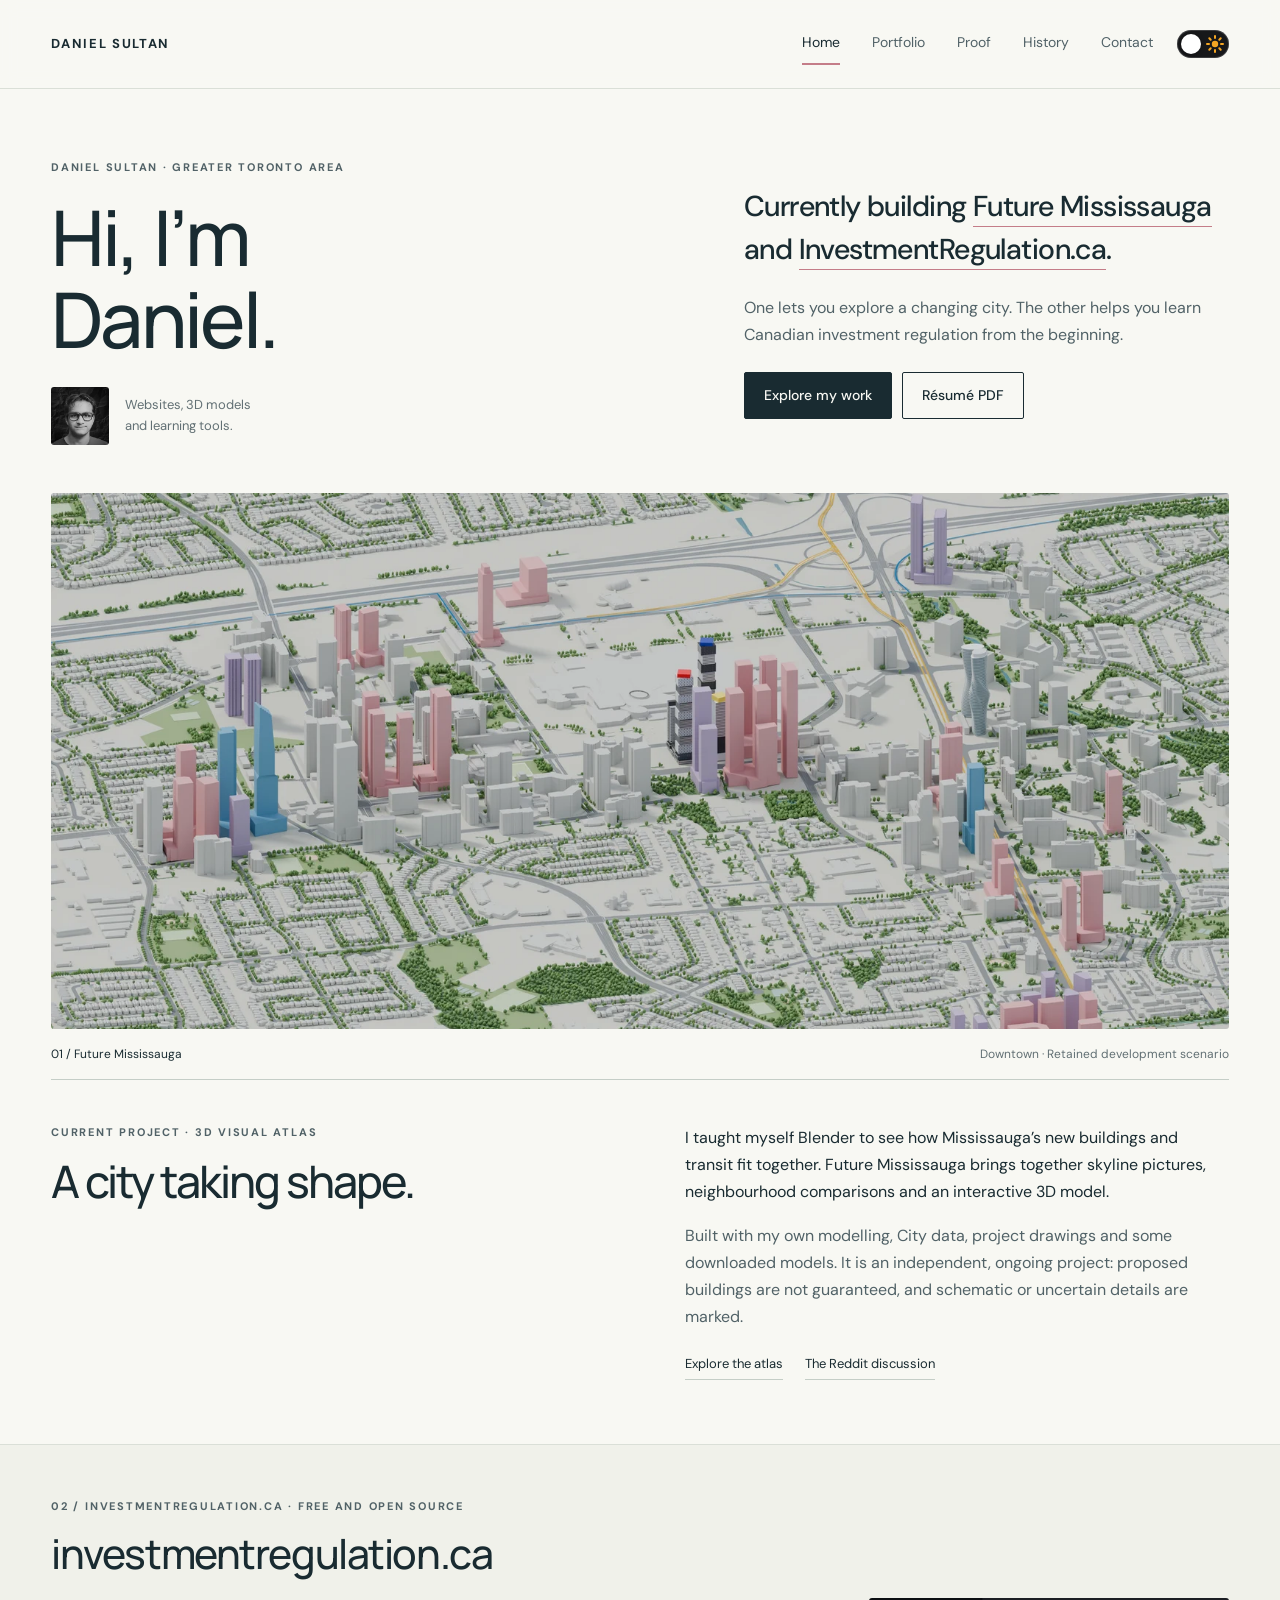
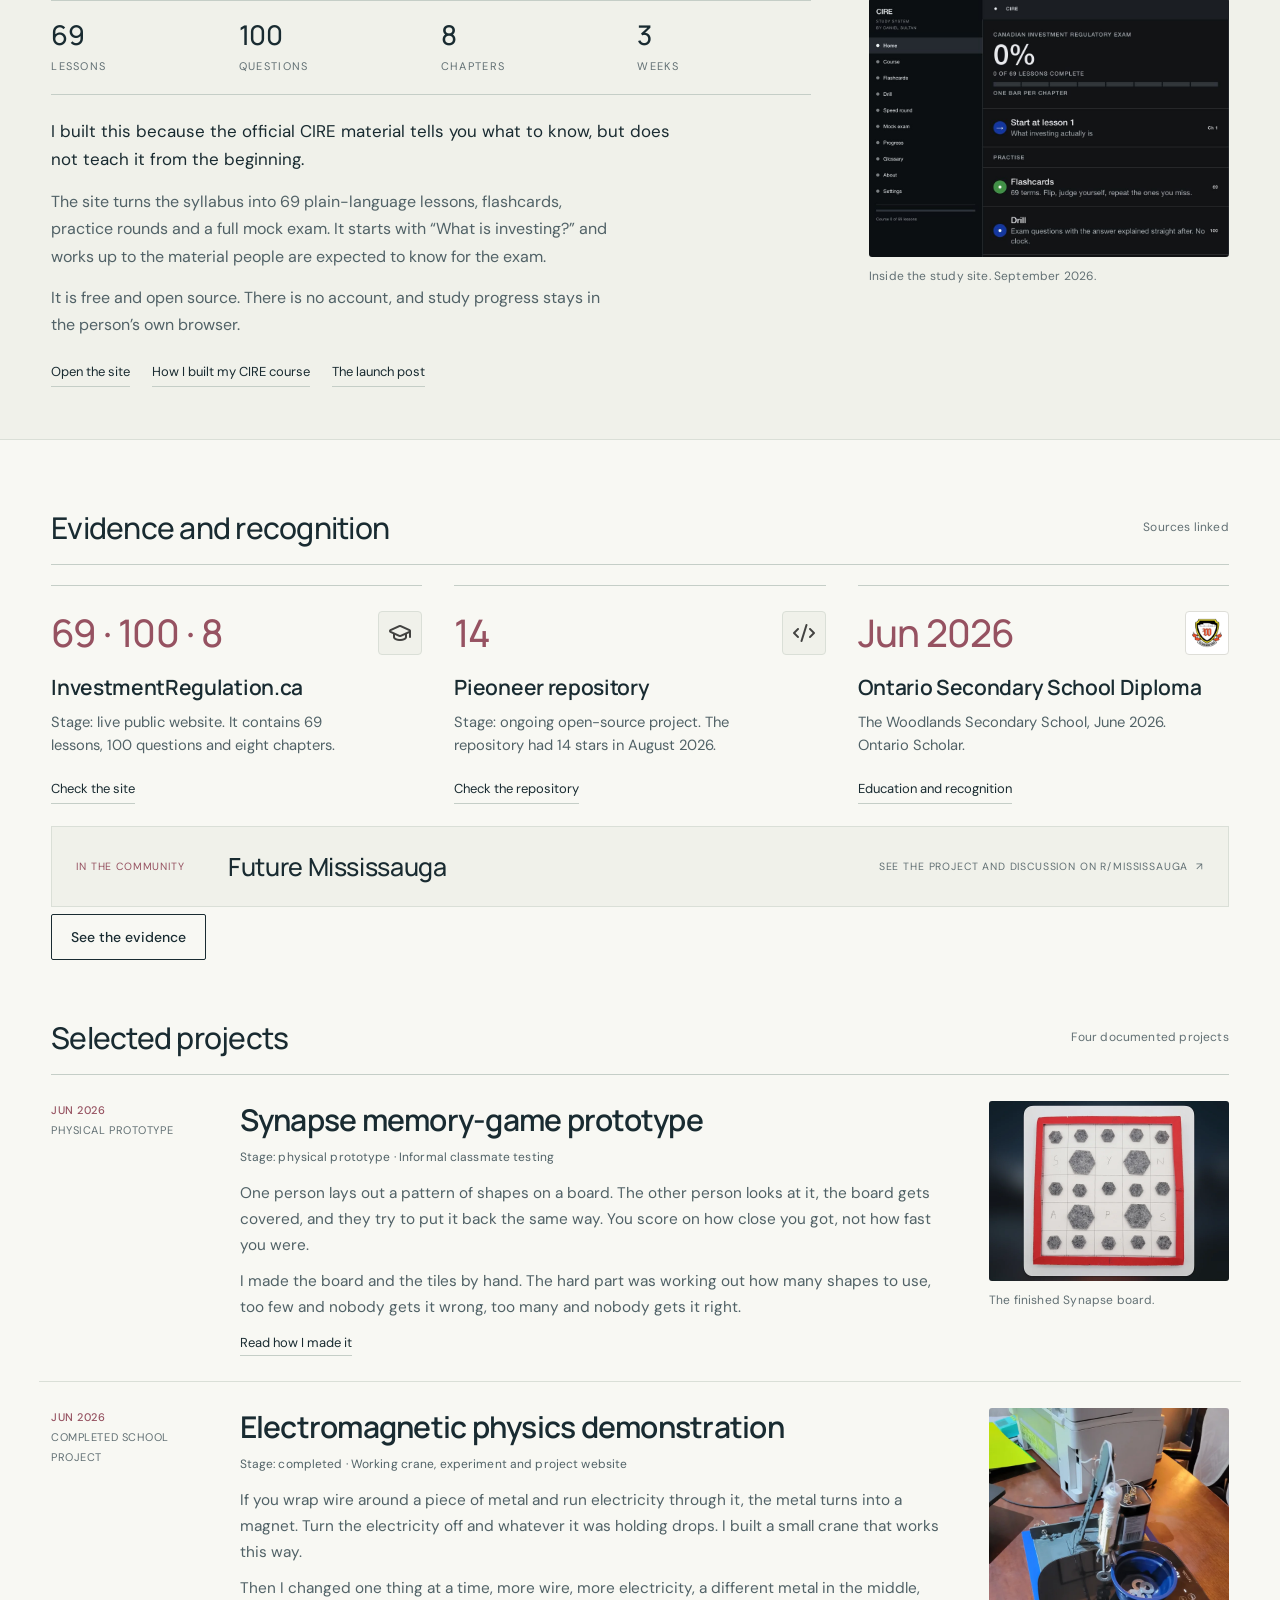
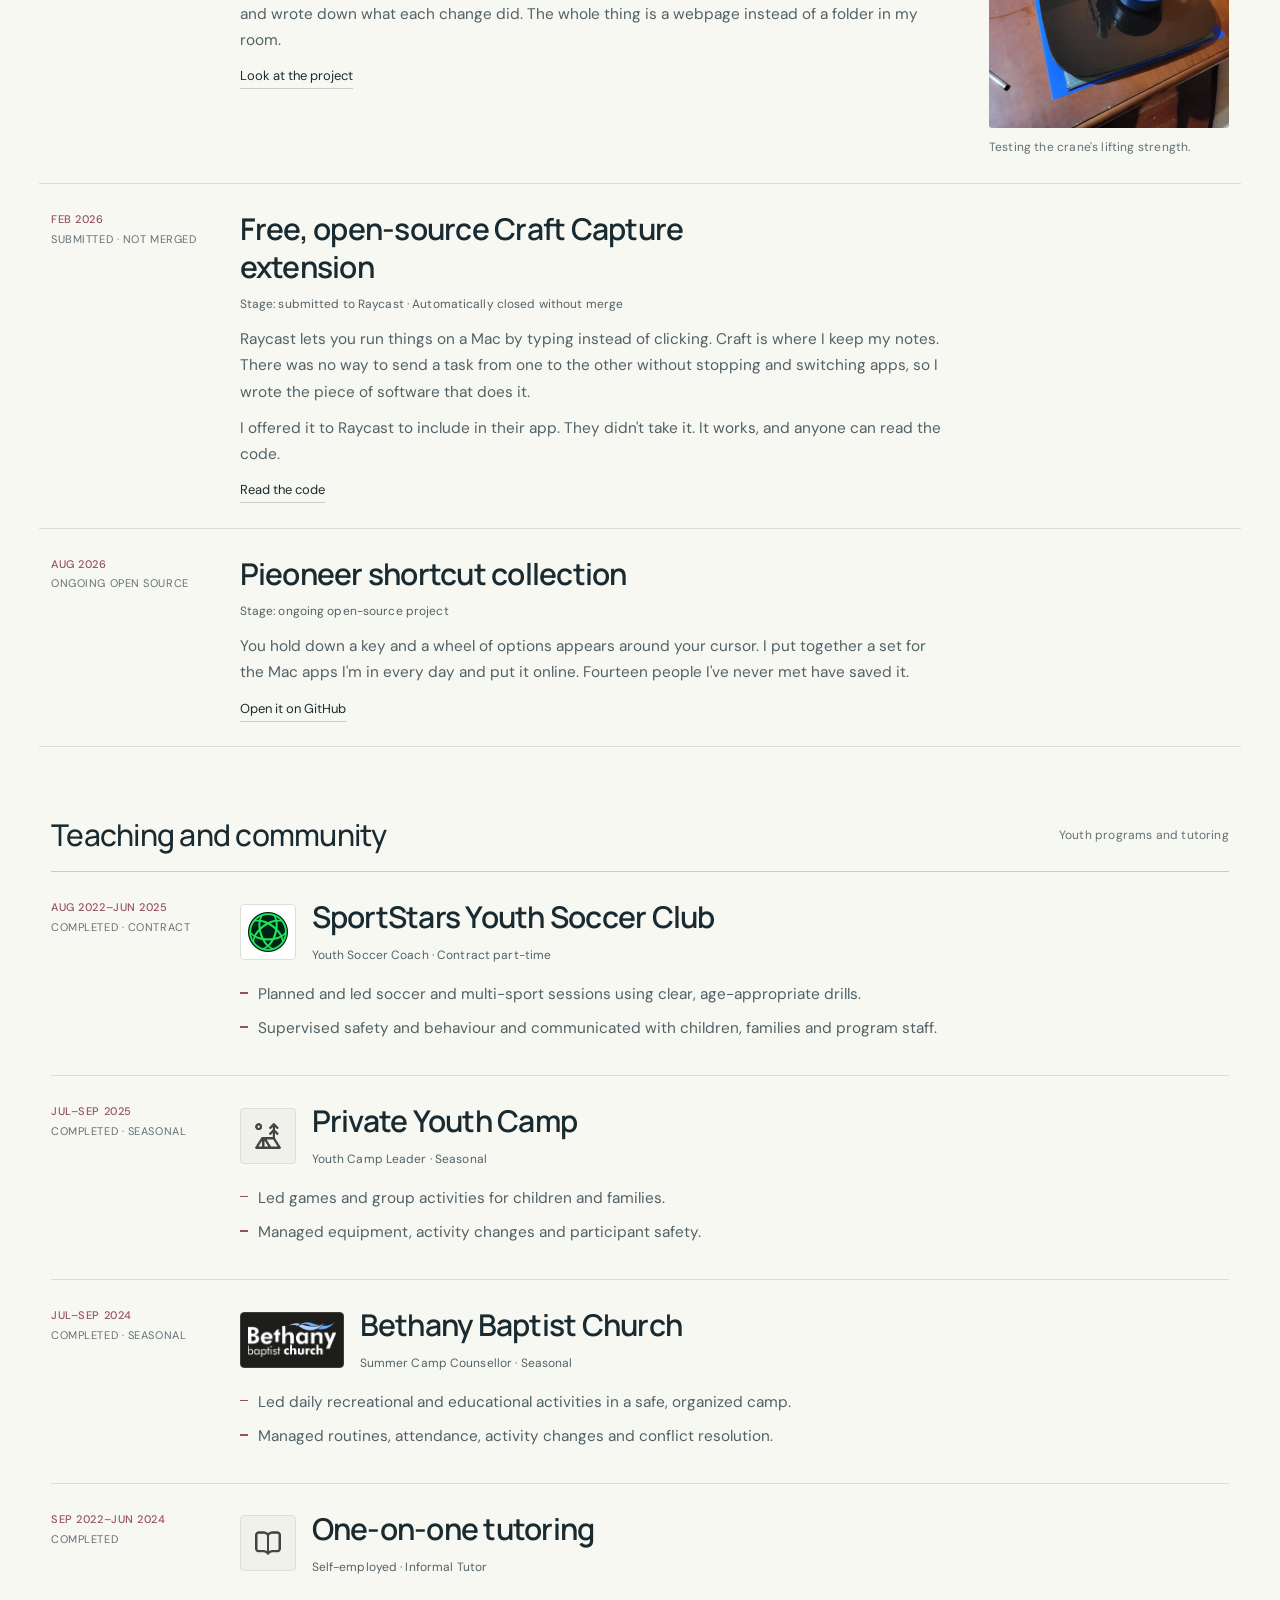
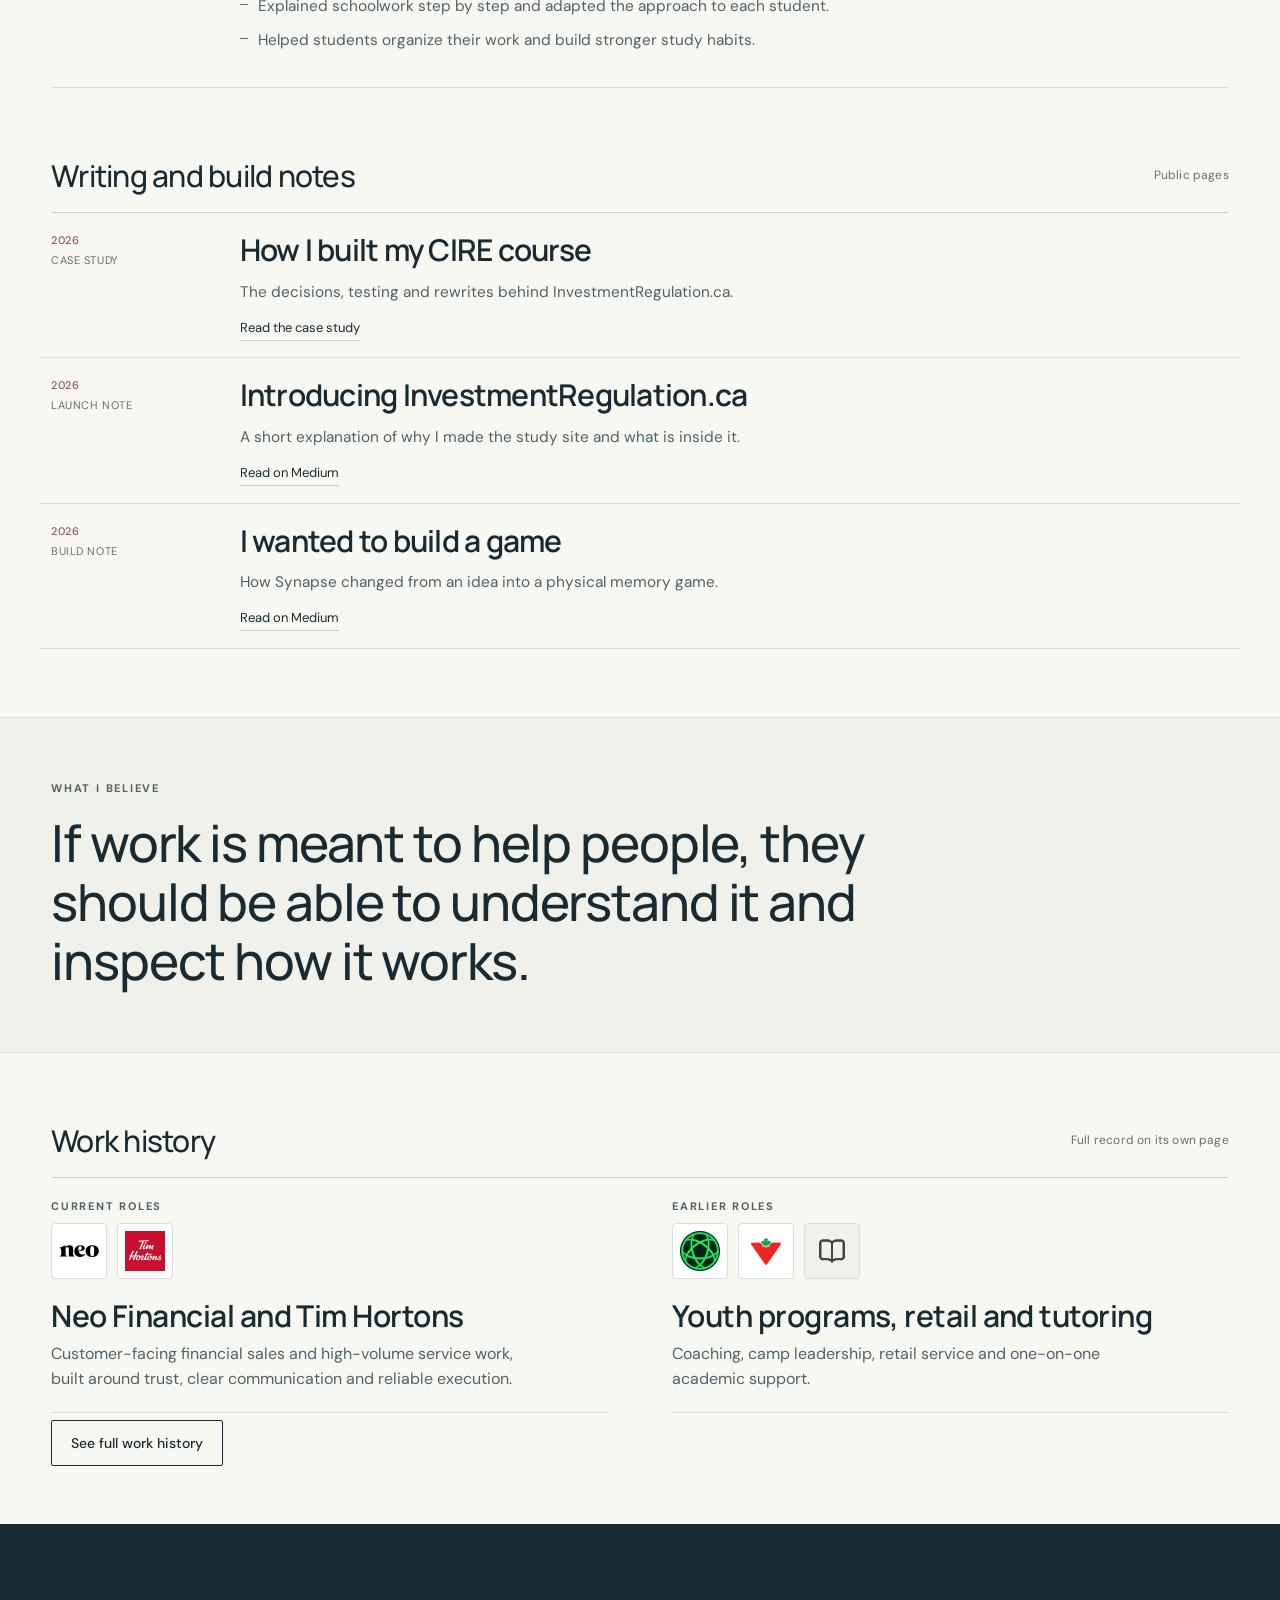
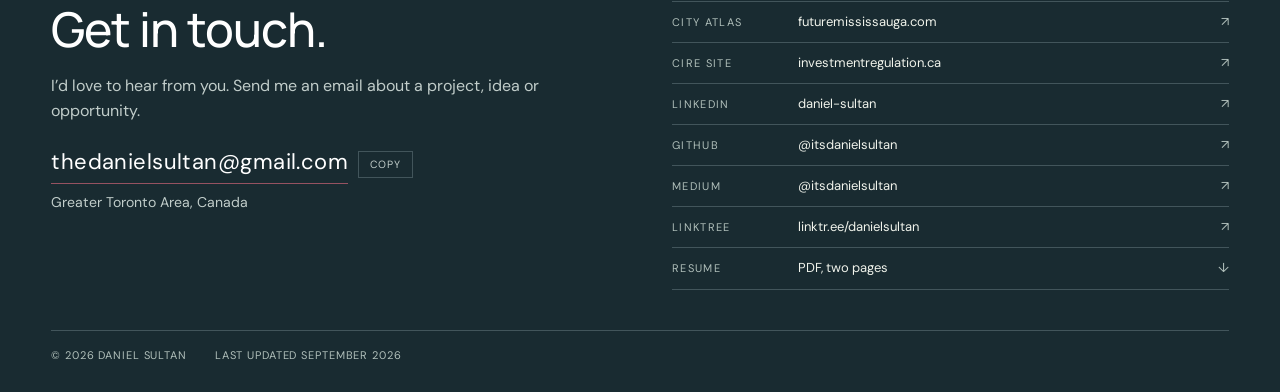
==== index.html @ b4daab19 "Feature Future Mississauga and unify portfolio visual language" ====
<!doctype html>
<html lang="en">
  <head>
    <meta charset="UTF-8" />
    <meta name="viewport" content="width=device-width, initial-scale=1.0" />
    <title>Daniel Sultan</title>
    <meta name="description" content="Daniel Sultan is building Future Mississauga, an interactive 3D city atlas, and InvestmentRegulation.ca, a free, open-source CIRE study course." />
    <meta property="og:title" content="Daniel Sultan" />
    <meta property="og:description" content="Currently building Future Mississauga and InvestmentRegulation.ca. Explore my 3D city atlas, learning tools and other projects." />
    <meta property="og:type" content="profile" />
    <meta property="og:url" content="https://danielsultan.ca/" />
    <meta property="og:image" content="https://danielsultan.ca/assets/daniel-sultan-projects-social-card.png?v=2" />
    <meta property="og:image:width" content="1200" />
    <meta property="og:image:height" content="630" />
    <meta property="og:image:alt" content="Daniel Sultan: currently building Future Mississauga and InvestmentRegulation.ca" />
    <meta name="twitter:card" content="summary_large_image" />
    <meta name="twitter:image" content="https://danielsultan.ca/assets/daniel-sultan-projects-social-card.png?v=2" />
    <script>
      (function () {
        document.documentElement.classList.add("js");
        try {
          var savedTheme = localStorage.getItem("daniel-theme");
          var preferredTheme = window.matchMedia("(prefers-color-scheme: dark)").matches ? "dark" : "light";
          document.documentElement.dataset.theme = savedTheme === "dark" || savedTheme === "light" ? savedTheme : preferredTheme;
        } catch (error) {
          document.documentElement.dataset.theme = "light";
        }
      })();
    </script>
    <link rel="stylesheet" href="styles.css?v=16" />
    <link rel="stylesheet" href="atlas.css?v=1" />
    <link rel="icon" type="image/png" href="assets/favicon/openmoji-sunglasses-color.png?v=4" />
    <link rel="preconnect" href="https://fonts.googleapis.com" />
    <link rel="preconnect" href="https://fonts.gstatic.com" crossorigin />
    <link href="https://fonts.googleapis.com/css2?family=DM+Sans:wght@400;500;600;700&amp;family=Manrope:wght@400;500;600;700&amp;display=swap" rel="stylesheet" />
  </head>

  <body class="home">
    <a class="skip" href="#main">Skip to main content</a>

    <header class="masthead">
      <div class="frame">
        <a class="wordmark" href="index.html">Daniel<span class="surname">&nbsp;Sultan</span></a>
        <button class="nav-toggle" id="nav-toggle" type="button" aria-expanded="false" aria-controls="main-navigation" aria-label="Open main navigation"><span class="nav-toggle-icon" aria-hidden="true"></span></button>
        <nav class="mainnav" id="main-navigation" aria-label="Main">
          <a class="nav-home" href="index.html" aria-current="page">Home</a>
          <a href="portfolio.html">Portfolio</a>
          <a href="proof.html">Proof</a>
          <a href="history.html">History</a>
          <a href="contact.html">Contact</a>
        </nav>
        <button class="theme-toggle" id="theme-toggle" type="button" aria-label="Switch color theme" aria-pressed="false">
          <span class="theme-toggle-track" aria-hidden="true"></span>
        </button>
      </div>
    </header>

    <main id="main">
      <section class="atlas-intro frame" aria-labelledby="intro-title">
        <div class="atlas-intro-grid">
          <div>
            <p class="eyebrow">Daniel Sultan · Greater Toronto Area</p>
            <h1 class="statement" id="intro-title">Hi, I’m <br />Daniel.</h1>
            <div class="intro-person">
              <img src="assets/daniel-sultan-portrait.png" alt="Daniel Sultan" width="72" height="72" />
              <p>Websites, 3D models<br />and learning tools.</p>
            </div>
          </div>
          <div class="intro-current">
            <p class="hero-lead">Currently building <a class="text-link" href="https://futuremississauga.com/">Future Mississauga</a> and <a class="text-link" href="https://investmentregulation.ca/">InvestmentRegulation.ca</a>.</p>
            <p class="standfirst">One lets you explore a changing city. The other helps you learn Canadian investment regulation from the beginning.</p>
            <div class="actions">
              <a class="btn btn-solid" href="portfolio.html">Explore my work</a>
              <a class="btn btn-ghost" href="assets/Daniel_Sultan_Resume.pdf">Résumé PDF</a>
            </div>
          </div>
        </div>
      </section>

      <section class="atlas-project frame" id="future-mississauga" aria-labelledby="future-title">
        <figure class="atlas-cover">
          <a href="https://futuremississauga.com/" aria-label="Explore Future Mississauga">
            <img src="assets/work/future-mississauga-downtown.webp" width="1600" height="1000" alt="My 3D model of Downtown Mississauga, showing existing buildings, construction and proposed development around the Hurontario corridor." fetchpriority="high" decoding="async" />
          </a>
          <figcaption><span>01 / Future Mississauga</span><span>Downtown · Retained development scenario</span></figcaption>
        </figure>
        <div class="atlas-project-copy">
          <div><p class="eyebrow">Current project · 3D visual atlas</p><h2 id="future-title">A city taking shape.</h2></div>
          <div>
            <p>I taught myself Blender to see how Mississauga’s new buildings and transit fit together. Future Mississauga brings together skyline pictures, neighbourhood comparisons and an interactive 3D model.</p>
            <p class="muted">Built with my own modelling, City data, project drawings and some downloaded models. It is an independent, ongoing project: proposed buildings are not guaranteed, and schematic or uncertain details are marked.</p>
            <div class="links"><a class="link" href="https://futuremississauga.com/">Explore the atlas</a><a class="link" href="https://www.reddit.com/r/mississauga/comments/1wn14jq/i_made_a_3d_model_of_mississaugas_future_skyline/">The Reddit discussion</a></div>
          </div>
        </div>
      </section>

      <section class="feature" id="cire">
        <div class="frame feature-inner feature-inner--illustrated">
          <div>
            <p class="eyebrow">02 / InvestmentRegulation.ca · Free and open source</p>
            <h2>investmentregulation.ca</h2>
            <div class="factline">
              <div><b>69</b><span>Lessons</span></div>
              <div><b>100</b><span>Questions</span></div>
              <div><b>8</b><span>Chapters</span></div>
              <div><b>3</b><span>Weeks</span></div>
            </div>
            <p class="first">
              I built this because the official CIRE material tells you what to know, but
              does not teach it from the beginning.
            </p>
            <p>
              The site turns the syllabus into 69 plain-language lessons, flashcards, practice
              rounds and a full mock exam. It starts with “What is investing?” and works up
              to the material people are expected to know for the exam.
            </p>
            <p>
              It is free and open source. There is no account, and study progress stays in
              the person’s own browser.
            </p>
            <div class="links">
              <a class="link" href="https://investmentregulation.ca">Open the site</a>
              <a class="link" href="cire.html">How I built my CIRE course</a>
              <a class="link" href="https://medium.com/@itsdanielsultan/introducing-investmentregulation-ca-659e3e421be0">The launch post</a>
            </div>
          </div>
          <figure class="project-photo">
            <a href="cire.html" aria-label="See the CIRE study screen and read how I built the course">
              <img src="assets/work/cire-study-screen.webp" width="1000" height="720" alt="The CIRE study dashboard, showing course progress, flashcards and practice drills." loading="lazy" decoding="async" />
            </a>
            <figcaption>Inside the study site. September 2026.</figcaption>
          </figure>
        </div>
      </section>

      <section class="band frame" id="proof-summary">
        <div class="rule-label">
          <h2>Evidence and recognition</h2>
          <span class="count">Sources linked</span>
        </div>

        <div class="proof-grid" aria-label="Selected evidence">
          <article class="proof-item">
            <div class="proof-heading">
              <p class="proof-value">69 · 100 · 8</p>
              <span class="identity-mark identity-mark--symbol" aria-hidden="true"><img src="assets/identity/graduation-cap.png" alt="" width="96" height="96" loading="lazy" decoding="async" /></span>
            </div>
            <h3>InvestmentRegulation.ca</h3>
            <p>Stage: live public website. It contains 69 lessons, 100 questions and eight chapters.</p>
            <a class="link" href="https://investmentregulation.ca">Check the site</a>
          </article>
          <article class="proof-item">
            <div class="proof-heading">
              <p class="proof-value">14</p>
              <span class="identity-mark identity-mark--symbol" aria-hidden="true"><img src="assets/identity/code-xml.png" alt="" width="96" height="96" loading="lazy" decoding="async" /></span>
            </div>
            <h3>Pieoneer repository</h3>
            <p>Stage: ongoing open-source project. The repository had 14 stars in August 2026.</p>
            <a class="link" href="https://github.com/itsdanielsultan/pieoneer">Check the repository</a>
          </article>
          <article class="proof-item">
            <div class="proof-heading">
              <p class="proof-value">Jun 2026</p>
              <span class="identity-mark" aria-hidden="true"><img src="assets/identity/woodlands.png" alt="" width="160" height="160" loading="lazy" decoding="async" /></span>
            </div>
            <h3>Ontario Secondary School Diploma</h3>
            <p>The Woodlands Secondary School, June 2026. Ontario Scholar.</p>
            <a class="link" href="proof.html#recognition">Education and recognition</a>
          </article>
        </div>

        <a class="feedback-note" href="https://www.reddit.com/r/mississauga/comments/1wn14jq/i_made_a_3d_model_of_mississaugas_future_skyline/">
          <span class="feedback-label">In the community</span>
          <blockquote>Future Mississauga</blockquote>
          <span class="feedback-source">See the project and discussion on r/mississauga&nbsp; ↗</span>
        </a>

        <div class="section-link">
          <a class="btn btn-ghost" href="proof.html">See the evidence</a>
        </div>
      </section>

      <section class="band frame" id="projects">
        <div class="rule-label">
          <h2>Selected projects</h2>
          <span class="count">Four documented projects</span>
        </div>

        <div class="ledger-rows">
          <a class="lrow lrow--illustrated" href="https://medium.com/@itsdanielsultan/i-wanted-to-build-a-game-1a72ee7dcdb5">
            <div class="lrow-when"><strong>Jun 2026</strong><span>Physical prototype</span></div>
            <div>
              <h3>Synapse memory-game prototype</h3>
              <p class="org">Stage: physical prototype · Informal classmate testing</p>
              <p class="plain">
                One person lays out a pattern of shapes on a board. The other person looks
                at it, the board gets covered, and they try to put it back the same way.
                You score on how close you got, not how fast you were.
              </p>
              <p class="plain">
                I made the board and the tiles by hand. The hard part was working out how
                many shapes to use, too few and nobody gets it wrong, too many and nobody
                gets it right.
              </p>
              <span class="link">Read how I made it</span>
            </div>
            <figure class="project-photo">
              <img src="assets/work/synapse-board-top-down.webp" width="960" height="720" alt="Top-down view of my handmade Synapse memory-game board, with a red frame and felt tiles." loading="lazy" decoding="async" />
              <figcaption>The finished Synapse board.</figcaption>
            </figure>
          </a>

          <a class="lrow lrow--illustrated" href="https://itsdanielsultan.github.io/Physics-Website/">
            <div class="lrow-when"><strong>Jun 2026</strong><span>Completed school project</span></div>
            <div>
              <h3>Electromagnetic physics demonstration</h3>
              <p class="org">Stage: completed · Working crane, experiment and project website</p>
              <p class="plain">
                If you wrap wire around a piece of metal and run electricity through it, the
                metal turns into a magnet. Turn the electricity off and whatever it was
                holding drops. I built a small crane that works this way.
              </p>
              <p class="plain">
                Then I changed one thing at a time, more wire, more electricity, a
                different metal in the middle, and wrote down what each change did. The
                whole thing is a webpage instead of a folder in my room.
              </p>
              <span class="link">Look at the project</span>
            </div>
            <figure class="project-photo project-photo--portrait">
              <img src="assets/work/electromagnetic-crane.webp" width="720" height="960" alt="My electromagnetic crane lifting a washer during a test on a digital scale." loading="lazy" decoding="async" />
              <figcaption>Testing the crane's lifting strength.</figcaption>
            </figure>
          </a>

          <a class="lrow" href="https://github.com/raycast/extensions/pull/25100">
            <div class="lrow-when"><strong>Feb 2026</strong><span>Submitted · Not merged</span></div>
            <div>
              <h3>Free, open-source Craft Capture extension</h3>
              <p class="org">Stage: submitted to Raycast · Automatically closed without merge</p>
              <p class="plain">
                Raycast lets you run things on a Mac by typing instead of clicking. Craft is
                where I keep my notes. There was no way to send a task from one to the
                other without stopping and switching apps, so I wrote the piece of software
                that does it.
              </p>
              <p class="plain">
                I offered it to Raycast to include in their app. They didn't take it. It
                works, and anyone can read the code.
              </p>
              <span class="link">Read the code</span>
            </div>
          </a>

          <a class="lrow" href="https://github.com/itsdanielsultan/pieoneer">
            <div class="lrow-when"><strong>Aug 2026</strong><span>Ongoing open source</span></div>
            <div>
              <h3>Pieoneer shortcut collection</h3>
              <p class="org">Stage: ongoing open-source project</p>
              <p class="plain">
                You hold down a key and a wheel of options appears around your cursor. I put
                together a set for the Mac apps I'm in every day and put it online.
                Fourteen people I've never met have saved it.
              </p>
              <span class="link">Open it on GitHub</span>
            </div>
          </a>
        </div>
      </section>

      <section class="band frame" id="community">
        <div class="rule-label">
          <h2>Teaching and community</h2>
          <span class="count">Youth programs and tutoring</span>
        </div>

        <div class="ledger-rows">
          <article class="lrow">
            <div class="lrow-when"><strong>Aug 2022–Jun 2025</strong><span>Completed · Contract</span></div>
            <div>
              <div class="identity-heading">
                <span class="identity-mark" aria-hidden="true"><img src="assets/identity/sportstars.png" alt="" width="160" height="160" loading="lazy" decoding="async" /></span>
                <div><h3>SportStars Youth Soccer Club</h3><p class="org">Youth Soccer Coach · Contract part-time</p></div>
              </div>
              <ul>
                <li>Planned and led soccer and multi-sport sessions using clear, age-appropriate drills.</li>
                <li>Supervised safety and behaviour and communicated with children, families and program staff.</li>
              </ul>
            </div>
          </article>

          <article class="lrow">
            <div class="lrow-when"><strong>Jul–Sep 2025</strong><span>Completed · Seasonal</span></div>
            <div>
              <div class="identity-heading">
                <span class="identity-mark identity-mark--symbol" aria-hidden="true"><img src="assets/identity/tent-tree.png" alt="" width="96" height="96" loading="lazy" decoding="async" /></span>
                <div><h3>Private Youth Camp</h3><p class="org">Youth Camp Leader · Seasonal</p></div>
              </div>
              <ul>
                <li>Led games and group activities for children and families.</li>
                <li>Managed equipment, activity changes and participant safety.</li>
              </ul>
            </div>
          </article>

          <article class="lrow">
            <div class="lrow-when"><strong>Jul–Sep 2024</strong><span>Completed · Seasonal</span></div>
            <div>
              <div class="identity-heading">
                <span class="identity-mark identity-mark--bethany" aria-hidden="true"><img src="assets/identity/bethany-baptist.png" alt="" width="358" height="144" loading="lazy" decoding="async" /></span>
                <div><h3>Bethany Baptist Church</h3><p class="org">Summer Camp Counsellor · Seasonal</p></div>
              </div>
              <ul>
                <li>Led daily recreational and educational activities in a safe, organized camp.</li>
                <li>Managed routines, attendance, activity changes and conflict resolution.</li>
              </ul>
            </div>
          </article>

          <article class="lrow">
            <div class="lrow-when"><strong>Sep 2022–Jun 2024</strong><span>Completed</span></div>
            <div>
              <div class="identity-heading">
                <span class="identity-mark identity-mark--symbol" aria-hidden="true"><img src="assets/identity/book-open.png" alt="" width="96" height="96" loading="lazy" decoding="async" /></span>
                <div><h3>One-on-one tutoring</h3><p class="org">Self-employed · Informal Tutor</p></div>
              </div>
              <ul>
                <li>Explained schoolwork step by step and adapted the approach to each student.</li>
                <li>Helped students organize their work and build stronger study habits.</li>
              </ul>
            </div>
          </article>
        </div>
      </section>

      <section class="band frame no-print" id="writing">
        <div class="rule-label">
          <h2>Writing and build notes</h2>
          <span class="count">Public pages</span>
        </div>

        <div class="ledger-rows">
          <a class="lrow lrow--compact" href="cire.html">
            <div class="lrow-when"><strong>2026</strong><span>Case study</span></div>
            <div>
              <h3>How I built my CIRE course</h3>
              <p class="plain">The decisions, testing and rewrites behind InvestmentRegulation.ca.</p>
              <span class="link">Read the case study</span>
            </div>
          </a>

          <a class="lrow lrow--compact" href="https://medium.com/@itsdanielsultan/introducing-investmentregulation-ca-659e3e421be0">
            <div class="lrow-when"><strong>2026</strong><span>Launch note</span></div>
            <div>
              <h3>Introducing InvestmentRegulation.ca</h3>
              <p class="plain">A short explanation of why I made the study site and what is inside it.</p>
              <span class="link">Read on Medium</span>
            </div>
          </a>

          <a class="lrow lrow--compact" href="https://medium.com/@itsdanielsultan/i-wanted-to-build-a-game-1a72ee7dcdb5">
            <div class="lrow-when"><strong>2026</strong><span>Build note</span></div>
            <div>
              <h3>I wanted to build a game</h3>
              <p class="plain">How Synapse changed from an idea into a physical memory game.</p>
              <span class="link">Read on Medium</span>
            </div>
          </a>
        </div>
      </section>

      <section class="belief-band" id="belief">
        <div class="frame belief-inner">
          <p class="eyebrow">What I believe</p>
          <p class="belief-statement">If work is meant to help people, they should be able to understand it and inspect how it works.</p>
        </div>
      </section>

      <section class="band frame" id="history">
        <div class="rule-label">
          <h2>Work history</h2>
          <span class="count">Full record on its own page</span>
        </div>

        <div class="history-summary">
          <div>
            <p class="eyebrow">Current roles</p>
            <div class="identity-strip" aria-hidden="true">
              <span class="identity-mark"><img src="assets/identity/neo-financial.png" alt="" width="160" height="160" loading="lazy" decoding="async" /></span>
              <span class="identity-mark"><img src="assets/identity/tim-hortons.png" alt="" width="160" height="160" loading="lazy" decoding="async" /></span>
            </div>
            <h3>Neo Financial and Tim Hortons</h3>
            <p>Customer-facing financial sales and high-volume service work, built around trust, clear communication and reliable execution.</p>
          </div>
          <div>
            <p class="eyebrow">Earlier roles</p>
            <div class="identity-strip" aria-hidden="true">
              <span class="identity-mark"><img src="assets/identity/sportstars.png" alt="" width="160" height="160" loading="lazy" decoding="async" /></span>
              <span class="identity-mark"><img src="assets/identity/canadian-tire.png" alt="" width="160" height="160" loading="lazy" decoding="async" /></span>
              <span class="identity-mark identity-mark--symbol"><img src="assets/identity/book-open.png" alt="" width="96" height="96" loading="lazy" decoding="async" /></span>
            </div>
            <h3>Youth programs, retail and tutoring</h3>
            <p>Coaching, camp leadership, retail service and one-on-one academic support.</p>
          </div>
        </div>
        <div class="section-link"><a class="btn btn-ghost" href="history.html">See full work history</a></div>
      </section>
    </main>

    <footer class="night" id="contact">
      <div class="frame">
        <div class="contact-grid">
          <div>
            <h2>Get in touch.</h2>
            <p>I’d love to hear from you. Send me an email about a project, idea or opportunity.</p>
            <div class="mailrow">
              <a class="mail" href="mailto:thedanielsultan@gmail.com">thedanielsultan@gmail.com</a>
              <button class="copybtn no-print" type="button" id="copybtn" data-mail="thedanielsultan@gmail.com">Copy</button>
            </div>
            <p style="font-size:0.88rem">Greater Toronto Area, Canada</p>
          </div>

          <div class="directory">
            <a href="https://futuremississauga.com/"><span>City atlas</span><span>futuremississauga.com</span><span>↗</span></a>
            <a href="https://investmentregulation.ca"><span>CIRE site</span><span>investmentregulation.ca</span><span>↗</span></a>
            <a href="https://www.linkedin.com/in/daniel-sultan"><span>LinkedIn</span><span>daniel-sultan</span><span>↗</span></a>
            <a href="https://github.com/itsdanielsultan"><span>GitHub</span><span>@itsdanielsultan</span><span>↗</span></a>
            <a href="https://medium.com/@itsdanielsultan"><span>Medium</span><span>@itsdanielsultan</span><span>↗</span></a>
            <a href="https://linktr.ee/danielsultan" rel="me"><span>Linktree</span><span>linktr.ee/danielsultan</span><span>↗</span></a>
            <a href="assets/Daniel_Sultan_Resume.pdf"><span>Resume</span><span>PDF, two pages</span><span>↓</span></a>
          </div>
        </div>

        <div class="colophon">
          <span>© 2026 Daniel Sultan</span>
          <span>Last updated September 2026</span>
        </div>
      </div>
    </footer>

    <script>
      (function () {
        var navToggle = document.getElementById("nav-toggle");
        var mainNavigation = document.getElementById("main-navigation");
        if (navToggle && mainNavigation) {
          var closeMainNavigation = function (returnFocus) {
            mainNavigation.classList.remove("is-open");
            navToggle.setAttribute("aria-expanded", "false");
            navToggle.setAttribute("aria-label", "Open main navigation");
            if (returnFocus) navToggle.focus();
          };

          navToggle.addEventListener("click", function () {
            var willOpen = navToggle.getAttribute("aria-expanded") !== "true";
            mainNavigation.classList.toggle("is-open", willOpen);
            navToggle.setAttribute("aria-expanded", String(willOpen));
            navToggle.setAttribute("aria-label", willOpen ? "Close main navigation" : "Open main navigation");
          });

          mainNavigation.addEventListener("click", function (event) {
            if (event.target.closest("a")) closeMainNavigation(false);
          });

          document.addEventListener("keydown", function (event) {
            if (event.key === "Escape" && navToggle.getAttribute("aria-expanded") === "true") {
              closeMainNavigation(true);
            }
          });

          var desktopNavigation = window.matchMedia("(min-width: 641px)");
          var resetMobileNavigation = function (event) {
            if (event.matches) closeMainNavigation(false);
          };
          if (desktopNavigation.addEventListener) {
            desktopNavigation.addEventListener("change", resetMobileNavigation);
          } else {
            desktopNavigation.addListener(resetMobileNavigation);
          }
        }

        var themeToggle = document.getElementById("theme-toggle");
        if (themeToggle) {
          var syncThemeToggle = function () {
            var isDark = document.documentElement.dataset.theme === "dark";
            themeToggle.setAttribute("aria-pressed", String(isDark));
            themeToggle.setAttribute("aria-label", isDark ? "Switch to light mode" : "Switch to dark mode");
          };

          syncThemeToggle();
          themeToggle.addEventListener("click", function () {
            var nextTheme = document.documentElement.dataset.theme === "dark" ? "light" : "dark";
            document.documentElement.dataset.theme = nextTheme;
            try { localStorage.setItem("daniel-theme", nextTheme); } catch (error) {}
            syncThemeToggle();
          });
        }

        var copy = document.getElementById("copybtn");
        if (copy) {
          copy.addEventListener("click", async function () {
            copy.textContent = "Copying";
            try {
              var copied = false;
              if (navigator.clipboard && navigator.clipboard.writeText) {
                try {
                  await Promise.race([
                    navigator.clipboard.writeText(copy.dataset.mail),
                    new Promise(function (_, reject) {
                      setTimeout(function () { reject(new Error("Clipboard timeout")); }, 800);
                    })
                  ]);
                  copied = true;
                } catch (error) {
                  copied = false;
                }
              }
              if (!copied) {
                var input = document.createElement("textarea");
                input.value = copy.dataset.mail;
                input.setAttribute("readonly", "");
                input.style.position = "fixed";
                input.style.opacity = "0";
                document.body.appendChild(input);
                input.select();
                copied = document.execCommand("copy");
                input.remove();
              }
              if (!copied) throw new Error("Clipboard unavailable");
              copy.textContent = "Copied";
              setTimeout(function () { copy.textContent = "Copy"; }, 1800);
            } catch (error) {
              copy.textContent = "Use email link";
              setTimeout(function () { copy.textContent = "Copy"; }, 1800);
            }
          });
        }
      })();
    </script>
  </body>
</html>
---- styles.css ----
/* ============================================================
   Daniel Sultan, digital resume
   Shared visual language with Future Mississauga: soft paper,
   blue-black ink, Manrope and DM Sans, quiet rules and real images.
   ============================================================ */

:root {
  --stock:      #f8f8f3;
  --stock-deep: #e9eee5;
  --stock-edge: #f0f1ea;
  --ink:        #192b31;
  --ink-soft:   #516267;
  --ink-faint:  #627074;
  --rule:       #c5cec7;
  --rule-hair:  #dadfd7;
  --signal:     #965261;
  --rose:       #c47d88;

  --night:      #192b31;
  --night-ink:  #f0f3eb;
  --night-rule: #42555b;

  --display: "Manrope", ui-sans-serif, system-ui, sans-serif;
  --body:    "DM Sans", ui-sans-serif, system-ui, -apple-system, "Segoe UI", sans-serif;
  --data:    "DM Sans", ui-sans-serif, system-ui, sans-serif;

  --gutter: clamp(18px, 4vw, 56px);
  --max: 1392px;

  --space-1: 4px;
  --space-2: 8px;
  --space-3: 12px;
  --space-4: 16px;
  --space-5: 24px;
  --space-6: 32px;
  --section-space: clamp(48px, 5.5vw, 68px);
  --section-space-tight: clamp(34px, 4vw, 48px);
}

:root[data-theme="dark"] {
  color-scheme: dark;
  --stock:      #142329;
  --stock-deep: #2b3e43;
  --stock-edge: #1b2e34;
  --ink:        #f2f4ed;
  --ink-soft:   #c1cdca;
  --ink-faint:  #a6b8b4;
  --rule:       #465d61;
  --rule-hair:  #354b50;
  --signal:     #e6a8b3;
  --rose:       #dba0ad;
  --night:      #101c21;
  --night-ink:  #edf2eb;
  --night-rule: #354b50;
}

* { box-sizing: border-box; }
html { -webkit-text-size-adjust: 100%; scroll-behavior: smooth; scroll-padding-top: 78px; }

body {
  margin: 0;
  background: var(--stock);
  color: var(--ink);
  font-family: var(--body);
  font-size: 16px;
  line-height: 1.55;
  -webkit-font-smoothing: antialiased;
  transition: background-color .18s ease, color .18s ease;
}

img { display: block; max-width: 100%; }
a { color: inherit; text-decoration: none; }
:focus-visible { outline: 2px solid var(--signal); outline-offset: 3px; }

.frame { width: 100%; max-width: var(--max); margin-inline: auto; padding-inline: var(--gutter); }

.skip { position: absolute; left: -9999px; }
.skip:focus {
  left: var(--gutter); top: 10px; z-index: 99;
  background: var(--ink); color: var(--stock);
  padding: 8px 14px; font-family: var(--data); font-size: 12px;
}

/* ---------- Masthead ---------- */

.masthead {
  position: sticky; top: 0; z-index: 40;
  background: color-mix(in srgb, var(--stock) 92%, transparent);
  backdrop-filter: blur(8px);
  border-bottom: 1.5px solid var(--ink);
}
.masthead .frame { display: flex; align-items: center; min-height: 62px; }

.wordmark {
  font-family: var(--data); font-size: 12px; font-weight: 500;
  letter-spacing: 0.2em; text-transform: uppercase; white-space: nowrap;
  display: flex; align-items: center; gap: 0;
}

.mainnav { margin-left: auto; display: flex; gap: clamp(12px, 2.2vw, 26px); overflow-x: auto; scrollbar-width: none; }
.mainnav::-webkit-scrollbar { display: none; }
.mainnav a {
  font-family: var(--data); font-size: 12px; letter-spacing: 0.1em;
  text-transform: uppercase; color: var(--ink-soft);
  padding: 4px 0; border-bottom: 2px solid transparent; white-space: nowrap;
  transition: color .15s, border-color .15s;
}
.mainnav a:hover { color: var(--ink); border-bottom-color: var(--signal); }
.mainnav a[aria-current="page"] { color: var(--ink); border-bottom-color: var(--ink); }
.nav-short { display: none; }

.nav-toggle {
  display: none;
  align-items: center;
  justify-content: center;
  flex: none;
  width: 44px;
  height: 44px;
  min-height: 44px;
  padding: 0;
  border: 1.5px solid var(--ink);
  border-radius: 0;
  background: transparent;
  color: var(--ink);
  cursor: pointer;
}
.nav-toggle:hover,
.nav-toggle[aria-expanded="true"] { background: var(--ink); color: var(--stock); }

.nav-toggle-icon,
.nav-toggle-icon::before,
.nav-toggle-icon::after {
  display: block;
  width: 20px;
  height: 2px;
  background: currentColor;
  transform-origin: center;
  transition: background-color .18s ease, opacity .18s ease, transform .18s ease;
}
.nav-toggle-icon { position: relative; }
.nav-toggle-icon::before,
.nav-toggle-icon::after {
  content: "";
  position: absolute;
  left: 0;
  top: 0;
}
.nav-toggle-icon::before { transform: translateY(-6px); }
.nav-toggle-icon::after { transform: translateY(6px); }
.nav-toggle[aria-expanded="true"] .nav-toggle-icon { background: transparent; }
.nav-toggle[aria-expanded="true"] .nav-toggle-icon::before { transform: rotate(45deg); }
.nav-toggle[aria-expanded="true"] .nav-toggle-icon::after { transform: rotate(-45deg); }

.theme-toggle {
  position: relative;
  flex: none;
  width: 52px;
  height: 28px;
  margin-left: clamp(14px, 2vw, 24px);
  padding: 0;
  border: 0;
  border-radius: 999px;
  background: #17181a;
  box-shadow: inset 0 0 0 1px rgba(255, 255, 255, 0.16);
  cursor: pointer;
  transition: background-color .18s ease, transform .18s ease;
}
.theme-toggle:hover { transform: none; }
.theme-toggle-track,
.theme-toggle-track::before,
.theme-toggle-track::after { position: absolute; display: block; }
.theme-toggle-track { inset: 0; }
.theme-toggle-track::before {
  content: "";
  top: 5px;
  right: 5px;
  width: 18px;
  height: 18px;
  background: center / 18px 18px no-repeat url("data:image/svg+xml,%3Csvg xmlns='http://www.w3.org/2000/svg' viewBox='0 0 18 18'%3E%3Ccircle cx='9' cy='9' r='3.2' fill='%23f5a623'/%3E%3Cg fill='none' stroke='%23f5a623' stroke-width='2' stroke-linecap='round'%3E%3Cpath d='M9 1v2M9 15v2M1 9h2M15 9h2M3.3 3.3l1.4 1.4M13.3 13.3l1.4 1.4M14.7 3.3l-1.4 1.4M4.7 13.3l-1.4 1.4'/%3E%3C/g%3E%3C/svg%3E");
}
.theme-toggle-track::after {
  content: "";
  top: 4px;
  left: 4px;
  width: 20px;
  height: 20px;
  border-radius: 50%;
  background: #fff;
  box-shadow: 0 1px 4px rgba(0, 0, 0, 0.35);
  transition: transform .2s ease;
}
:root[data-theme="dark"] .theme-toggle-track::before {
  content: "";
  top: 5px;
  right: auto;
  left: 5px;
  width: 18px;
  height: 18px;
  background: center / 18px 18px no-repeat url("data:image/svg+xml,%3Csvg xmlns='http://www.w3.org/2000/svg' viewBox='0 0 18 18'%3E%3Ccircle cx='8.2' cy='9' r='6' fill='%23ffd43b'/%3E%3Ccircle cx='11.4' cy='6.2' r='5.9' fill='%2317181a'/%3E%3C/svg%3E");
  transform: none;
}
:root[data-theme="dark"] .theme-toggle-track::after { transform: translateX(24px); }

/* ---------- Hero ---------- */

.hero { padding-block: clamp(36px, 5.5vw, 74px) clamp(18px, 2.4vw, 30px); }
.hero-grid {
  display: grid; grid-template-columns: minmax(0, 1fr) 250px;
  gap: clamp(26px, 5vw, 68px); align-items: start;
}

.eyebrow {
  font-family: var(--data); font-size: 11px; letter-spacing: 0.16em;
  text-transform: uppercase; color: var(--ink-faint); margin: 0 0 14px;
}

.statement {
  font-family: var(--display); font-weight: 800;
  font-size: clamp(2.6rem, 6.4vw, 5rem); line-height: 0.9;
  letter-spacing: -0.022em; margin: 0 0 24px; max-width: 19ch;
  text-wrap: balance;
}
.statement em { font-style: normal; color: var(--signal); }

.standfirst { font-size: clamp(1rem, 1.45vw, 1.14rem); line-height: 1.6; max-width: 58ch; margin: 0; }
.standfirst + .standfirst { margin-top: 13px; color: var(--ink-soft); }

.actions { display: flex; flex-wrap: wrap; gap: 10px; margin-top: 26px; }
.btn {
  font-family: var(--data); font-size: 11px; letter-spacing: 0.12em;
  text-transform: uppercase; padding: 11px 18px;
  border: 1.5px solid var(--ink); cursor: pointer;
  transition: background-color .15s, color .15s;
}
.btn-solid { background: var(--ink); color: var(--stock); }
.btn-solid:hover { background: var(--signal); border-color: var(--signal); }
.btn-ghost { background: transparent; color: var(--ink); }
.btn-ghost:hover { background: var(--ink); color: var(--stock); }

/* Service plate */
.plate { margin: 0; border-top: 1.5px solid var(--ink); padding-top: 12px; font-family: var(--data); font-size: 12px; line-height: 1.7; }
.plate dl { margin: 0; display: grid; grid-template-columns: auto 1fr; gap: 2px 14px; }
.plate dt { color: var(--ink-faint); text-transform: uppercase; letter-spacing: 0.08em; font-size: 11px; }
.plate dd { margin: 0; }
.plate img { width: 100%; margin-top: 16px; filter: grayscale(1) contrast(1.06); border: 1.5px solid var(--ink); }
.plate figcaption { margin-top: 6px; font-size: 11px; color: var(--ink-faint); letter-spacing: 0.06em; }

/* ---------- Section headers ---------- */

.rule-label {
  display: flex; align-items: baseline; gap: 16px;
  border-bottom: 1.5px solid var(--ink); padding-bottom: 8px;
}
.rule-label h2 {
  font-family: var(--data); font-size: 12px; font-weight: 500;
  letter-spacing: 0.18em; text-transform: uppercase; margin: 0;
}
.rule-label .count { margin-left: auto; font-family: var(--data); font-size: 11px; color: var(--ink-faint); letter-spacing: 0.06em; text-align: right; }

.band { padding-block: clamp(40px, 5.5vw, 76px); }
.band-tight { padding-block: clamp(26px, 3.5vw, 44px); }

.page-head { padding-block: clamp(40px, 6.5vw, 84px) clamp(22px, 3vw, 38px); }
.page-head h1 {
  font-family: var(--display); font-weight: 800;
  font-size: clamp(2.5rem, 7vw, 5rem); line-height: 0.9;
  letter-spacing: -0.022em; margin: 10px 0 18px; max-width: 19ch;
}
.page-head p { margin: 0; max-width: 62ch; font-size: clamp(1rem, 1.4vw, 1.1rem); color: var(--ink-soft); }

/* A page introduction and its first section read as one sequence. */
.page-head { padding-bottom: 0; }
.page-head + .band { padding-top: clamp(34px, 4vw, 52px); }

/* ---------- Dated ledger rows (experience, projects, education) ---------- */

.ledger-rows { border-top: 0; }

.lrow {
  display: grid;
  grid-template-columns: 150px minmax(0, 1fr);
  gap: clamp(16px, 3vw, 40px);
  padding: 26px 0 24px;
  border-bottom: 1px solid var(--rule-hair);
  transition: background-color .18s;
}
a.lrow {
  --lrow-hover-pad: clamp(18px, 2.2vw, 30px);
  position: relative;
  margin-inline: calc(-1 * var(--lrow-hover-pad));
  padding: 30px var(--lrow-hover-pad) 28px;
  border-radius: 0;
  will-change: transform;
}
a.lrow, a.lane { transition: background-color .18s ease, transform .18s ease, box-shadow .18s ease; }
a.lrow:hover, a.lrow:focus-visible {
  background: var(--stock-edge); outline: none;
  transform: translateY(-3px);
  box-shadow: none;
}
a.lane:hover { transform: translateY(-3px); }
a.lrow:active { transform: translateY(-1px); }
a.lrow h3 { transition: color .18s; }
a.lrow:hover h3, a.lrow:focus-visible h3 { color: var(--signal); }

.lrow-when {
  font-family: var(--data); font-size: 11px; line-height: 1.8;
  letter-spacing: 0.06em; text-transform: uppercase; color: var(--ink-faint);
}
.lrow-when strong { display: block; color: var(--signal); font-weight: 500; }

.lrow h3 {
  font-family: var(--display); font-weight: 800;
  font-size: clamp(1.5rem, 3vw, 2.25rem); line-height: 1;
  letter-spacing: -0.018em; margin: 0 0 4px; max-width: 24ch;
}
.lrow .org {
  font-family: var(--data); font-size: 11.5px; letter-spacing: 0.08em;
  text-transform: uppercase; color: var(--ink-soft); margin: 0 0 12px;
}
.lrow ul { margin: 0; padding: 0; list-style: none; max-width: 64ch; }
.lrow ul li { position: relative; padding: 0 0 8px 18px; font-size: 0.96rem; line-height: 1.55; color: var(--ink-soft); }
.lrow ul li::before { content: ""; position: absolute; left: 0; top: 11px; width: 8px; height: 1.5px; background: var(--signal); }
.lrow p.plain { margin: 0 0 10px; max-width: 64ch; color: var(--ink-soft); font-size: 0.96rem; }

.lrow-stat { font-family: var(--data); font-size: 11px; line-height: 1.7; color: var(--ink-faint); letter-spacing: 0.04em; }
.lrow-stat .stat { display: block; font-family: var(--display); font-weight: 800; font-size: 2.6rem; line-height: 0.9; color: var(--signal); letter-spacing: -0.02em; margin-bottom: 2px; }

.links { display: flex; flex-wrap: wrap; gap: 8px 18px; margin-top: 12px; }
.link {
  font-family: var(--data); font-size: 11px; letter-spacing: 0.1em;
  text-transform: uppercase; border-bottom: 1.5px solid var(--signal); padding-bottom: 2px;
  transition: background-color .15s;
}
.link:hover { background: var(--stock-edge); }

.honest {
  display: inline-block; font-family: var(--data); font-size: 10.5px;
  letter-spacing: 0.1em; text-transform: uppercase;
  border: 1px solid var(--rule); padding: 3px 9px; color: var(--ink-faint); margin-top: 10px;
}

/* ---------- Compact two-column lists (certs, skills) ---------- */

.pairs { display: grid; grid-template-columns: repeat(auto-fit, minmax(280px, 1fr)); gap: 0 clamp(24px, 4vw, 56px); }
.pair { display: grid; grid-template-columns: minmax(0, 1fr) auto; gap: 14px; align-items: baseline; padding: 13px 0; border-bottom: 1px solid var(--rule-hair); }
.pair b { font-weight: 500; font-size: 0.97rem; }
.pair span { font-family: var(--data); font-size: 11px; letter-spacing: 0.06em; text-transform: uppercase; color: var(--ink-faint); white-space: nowrap; }


/* ---------- Lanes ---------- */

.lanes-band { border-block: 1.5px solid var(--ink); }
.lanes { display: grid; grid-template-columns: repeat(3, minmax(0, 1fr)); }
.lane { border-left: 1px solid var(--rule); padding: 28px 26px 26px; display: flex; flex-direction: column; gap: 10px; transition: background-color .18s; }
.lane:first-child { border-left: 0; padding-left: 0; }
.lane:last-child { padding-right: 0; }
a.lane:hover { background: var(--stock-edge); }
.lane h3 { font-family: var(--display); font-weight: 800; font-size: 1.8rem; line-height: 1; letter-spacing: -0.015em; margin: 0; }
.lane p { margin: 0; font-size: 0.9rem; color: var(--ink-soft); line-height: 1.6; }
.lane .go { margin-top: auto; padding-top: 12px; font-family: var(--data); font-size: 11px; letter-spacing: 0.1em; text-transform: uppercase; color: var(--signal); }

/* ---------- Prose / split ---------- */

.split { display: grid; grid-template-columns: 250px minmax(0, 1fr); gap: clamp(20px, 4vw, 60px); align-items: start; }
.split > aside {
  position: sticky; top: 80px; font-family: var(--data); font-size: 11px;
  letter-spacing: 0.12em; text-transform: uppercase; color: var(--ink-faint);
  border-top: 1.5px solid var(--ink); padding-top: 10px;
}
.prose p { font-size: clamp(1rem, 1.3vw, 1.09rem); line-height: 1.65; max-width: 64ch; margin: 0 0 18px; }
.prose h2, .prose h3 { font-family: var(--display); font-weight: 800; font-size: clamp(1.5rem, 2.8vw, 2.1rem); line-height: 1; letter-spacing: -0.018em; margin: 32px 0 12px; }
.prose h2:first-child, .prose h3:first-child { margin-top: 0; }
.prose ul { margin: 0 0 18px; padding: 0; list-style: none; max-width: 64ch; }
.prose li { padding: 9px 0 9px 20px; border-bottom: 1px solid var(--rule-hair); position: relative; font-size: 0.97rem; }
.prose li::before { content: ""; position: absolute; left: 0; top: 18px; width: 8px; height: 1.5px; background: var(--signal); }

.plates { display: grid; grid-template-columns: repeat(auto-fit, minmax(190px, 1fr)); gap: 14px; }
.plates figure { margin: 0; }
.plates img { border: 1.5px solid var(--ink); width: 100%; aspect-ratio: 4/3; object-fit: cover; background: var(--stock-deep); }
.plates figcaption { font-family: var(--data); font-size: 11px; color: var(--ink-faint); margin-top: 7px; line-height: 1.5; }

.callout {
  border: 1.5px solid var(--ink); padding: 22px 24px;
  display: grid; grid-template-columns: auto minmax(0, 1fr);
  gap: 24px; align-items: center; background: var(--stock-edge);
}
.callout strong { font-family: var(--display); font-weight: 900; font-size: clamp(2.8rem, 7vw, 4.6rem); line-height: 0.8; letter-spacing: -0.03em; color: var(--signal); }
.callout span { font-size: 0.95rem; color: var(--ink-soft); max-width: 48ch; }

/* ---------- Footer ---------- */

.night { background: var(--night); color: var(--night-ink); margin-top: clamp(44px, 6vw, 88px); padding-block: clamp(44px, 6vw, 78px) 28px; }
.night h2 { font-family: var(--display); font-weight: 800; font-size: clamp(2.1rem, 5.5vw, 3.9rem); line-height: 0.92; letter-spacing: -0.022em; margin: 0 0 18px; max-width: 17ch; color: #fff; }
.night p { max-width: 52ch; color: #a8afa2; margin: 0 0 22px; }
.night a { color: var(--night-ink); }

.contact-grid { display: grid; grid-template-columns: minmax(0, 1fr) minmax(0, 1fr); gap: clamp(28px, 5vw, 68px); align-items: start; }

.mailrow { display: flex; flex-wrap: wrap; gap: 10px; align-items: center; margin-bottom: 8px; }
.mailrow a.mail { font-family: var(--data); font-size: clamp(13px, 1.6vw, 17px); letter-spacing: 0.02em; color: #fff; border-bottom: 1.5px solid var(--signal); padding-bottom: 3px; }
.copybtn {
  font-family: var(--data); font-size: 10.5px; letter-spacing: 0.1em; text-transform: uppercase;
  background: transparent; color: #a8afa2; border: 1px solid var(--night-rule);
  padding: 6px 11px; cursor: pointer; transition: all .15s;
}
.copybtn:hover { color: #fff; border-color: #6d746a; }

.directory { border-top: 1px solid var(--night-rule); }
.directory a {
  display: grid; grid-template-columns: 104px minmax(0, 1fr) auto; gap: 14px;
  align-items: baseline; padding: 10px 0; border-bottom: 1px solid var(--night-rule);
  font-family: var(--data); font-size: 12px; letter-spacing: 0.04em;
  transition: color .15s, padding-left .15s;
}
.directory a span:first-child { text-transform: uppercase; letter-spacing: 0.12em; font-size: 11px; color: #8e968a; }
.directory a span:last-child { color: #8e968a; }
.directory a:hover { color: #fff; padding-left: 8px; }
.directory a:hover span:last-child { color: var(--signal); }

.colophon {
  margin-top: 40px; padding-top: 16px; border-top: 1px solid var(--night-rule);
  display: flex; flex-wrap: wrap; gap: 8px 28px;
  font-family: var(--data); font-size: 11px; letter-spacing: 0.08em;
  text-transform: uppercase; color: #8e968a;
}

/* ---------- Responsive ---------- */

@media (max-width: 980px) {
  .lrow { grid-template-columns: 132px minmax(0, 1fr); }
}
@media (max-width: 900px) {
  .lanes { grid-template-columns: 1fr; }
  .lane { border-left: 0; border-top: 1px solid var(--rule); padding: 22px 0; }
  .lane:first-child { border-top: 0; }
  .split { grid-template-columns: 1fr; }
  .split > aside { position: static; }
  .contact-grid { grid-template-columns: 1fr; }
}
@media (max-width: 720px) {
  .hero-grid { grid-template-columns: 1fr; align-items: start; }
  .plate { max-width: 340px; }
  .lrow { grid-template-columns: 1fr; gap: 10px; padding-left: 12px; }
  a.lrow {
    --lrow-hover-pad: 16px;
    padding: 26px var(--lrow-hover-pad) 24px;
  }
  .lrow-when { display: flex; flex-wrap: wrap; gap: 10px; line-height: 1.4; }
  .lrow-when strong { display: inline; }
  .lrow-aside { grid-column: 1; }
  .plate img { max-width: 210px; }
  .callout { grid-template-columns: 1fr; gap: 10px; }
}
@media (max-width: 640px) {
  .masthead .frame { flex-wrap: wrap; min-height: 62px; padding-block: 9px; }
  .wordmark { font-size: 11px; letter-spacing: 0.14em; }
  .wordmark .surname { display: none; }
  .wordmark { order: 1; }
  .nav-toggle { order: 2; margin-left: auto; }
  .js .nav-toggle { display: inline-flex; }
  .theme-toggle { order: 3; margin-left: 10px; }
  .mainnav {
    order: 4;
    flex: 0 0 100%;
    width: 100%;
    margin-left: 0;
    margin-top: 9px;
    padding: 0 0 8px;
    gap: 0;
    overflow: visible;
    flex-direction: column;
    border-top: 1px solid var(--rule);
  }
  .js .mainnav { display: none; }
  .js .mainnav.is-open { display: flex; }
  .mainnav .nav-home { display: flex; }
  .mainnav a {
    display: flex;
    align-items: center;
    width: 100%;
    min-height: 44px;
    padding: 10px 0;
    border-bottom: 1px solid var(--rule-hair);
    color: var(--ink-soft);
    font-size: 11px;
    letter-spacing: 0.1em;
  }
  .mainnav a:hover { color: var(--ink); border-bottom-color: var(--rule-hair); }
  .mainnav a[aria-current="page"] { color: var(--signal); border-bottom-color: var(--rule-hair); }
}

@media (prefers-reduced-motion: reduce) {
  html { scroll-behavior: auto; }
  * { transition-duration: 0.01ms !important; animation-duration: 0.01ms !important; }
}

/* ============================================================
   PRINT, the page becomes an actual resume on paper
   ============================================================ */

@media print {
  @page { size: letter; margin: 14mm 14mm 12mm; }

  :root { --stock: #fff; --stock-edge: #fff; --ink: #000; --ink-soft: #333; --ink-faint: #555; --rule-hair: #bbb; --signal: #000; }

  body { background: #fff; font-size: 9.5pt; line-height: 1.32; }
  .lrow p.plain { font-size: 8.8pt; margin-bottom: 3pt; }
  .frame { max-width: none; padding-inline: 0; }

  .masthead, .lanes-band, .night, .actions, .plate img, .plate figcaption,
  .skip, .callout, .plates, .no-print { display: none !important; }

  .hero { padding-block: 0 6pt; }
  .hero-grid { grid-template-columns: 1fr; gap: 6pt; }
  .statement { font-size: 21pt; line-height: 1; margin-bottom: 5pt; max-width: none; }
  .statement em { color: #000; }
  .standfirst { font-size: 9.5pt; max-width: none; }
  .standfirst + .standfirst { display: none; }
  .plate { border-top: 0; padding-top: 4pt; font-size: 8.5pt; }
  .plate dl { grid-template-columns: repeat(2, auto 1fr); }

  .band, .band-tight { padding-block: 7pt 0; break-inside: auto; }
  #writing, .split > aside { display: none; }
  .rule-label { border-bottom: 1pt solid #000; padding-bottom: 3pt; margin-bottom: 4pt; }
  .rule-label h2 { font-size: 8.5pt; letter-spacing: 0.16em; }
  .rule-label .count { font-size: 8pt; }

  .lrow { grid-template-columns: 84pt 1fr; gap: 9pt; padding: 5pt 0 4pt; border-left: 0; break-inside: avoid; }
  .lrow-when { font-size: 7.5pt; line-height: 1.4; }
  .lrow-when strong { display: block; color: #000; }
  .lrow h3 { font-size: 12pt; margin-bottom: 0; }
  .lrow .org { font-size: 8pt; margin-bottom: 4pt; }
  .lrow ul li { font-size: 8.8pt; padding-bottom: 2pt; line-height: 1.3; }
  .lrow ul li::before { background: #000; top: 8pt; }
  .lrow-stat { display: none; }
  .links { display: none; }
  .honest { border: 0; padding: 0; font-size: 8pt; }

  .pair { padding: 4pt 0; }
  .pair b { font-size: 9pt; }
  .pair span { font-size: 7.5pt; }

  a { text-decoration: none; color: #000; }
}

/* Honest-note badge sits on its own line above any following link */
.honest { display: block; width: fit-content; margin: 12px 0 4px; }

/* The one big feature block */
.feature { border-block: 1.5px solid var(--ink); }
.feature-inner {
  display: grid; grid-template-columns: minmax(0, 1fr);
  gap: clamp(24px, 4vw, 56px); align-items: center;
  padding-block: clamp(30px, 4.5vw, 56px);
}
.feature-inner > div { max-width: 760px; }
.feature h2 {
  font-family: var(--display); font-weight: 800;
  font-size: clamp(2.1rem, 4.6vw, 3.4rem); line-height: 0.96;
  letter-spacing: -0.02em; margin: 10px 0 16px;
  overflow-wrap: anywhere;
}
.feature p { margin: 0 0 14px; max-width: 52ch; color: var(--ink-soft); }
.feature p.first { color: var(--ink); font-size: 1.06rem; }
.factline {
  display: flex; flex-wrap: wrap; gap: 6px 0; margin: 0 0 18px;
  border-top: 1px solid var(--rule); border-bottom: 1px solid var(--rule);
  padding: 10px 0;
}
.factline div { flex: 1 1 auto; min-width: 88px; }
.factline b {
  display: block; font-family: var(--display); font-weight: 800;
  font-size: 1.7rem; line-height: 1; letter-spacing: -0.02em; color: var(--ink);
}
.factline span {
  font-family: var(--data); font-size: 10px; letter-spacing: 0.12em;
  text-transform: uppercase; color: var(--ink-faint);
}

/* Authorship line under a page heading */
.byline {
  font-family: var(--data);
  font-size: 12px;
  line-height: 1.7;
  letter-spacing: 0.02em;
  color: var(--ink-faint);
  border-left: 0;
  border-top: 1px solid var(--rule-hair);
  padding-top: 10px;
  margin: 16px 0 0;
  max-width: 62ch;
}

/* ============================================================
   Home preview: restrained editorial rhythm
   ============================================================ */

.home .hero {
  padding-block: clamp(40px, 5vw, 62px) clamp(36px, 4vw, 50px);
}

.home .hero-grid {
  gap: clamp(28px, 4.5vw, 58px);
}

.home .statement {
  margin-bottom: var(--space-3);
}

.hero-lead {
  max-width: 30ch;
  margin: 0 0 var(--space-4);
  font-family: var(--display);
  font-size: clamp(1.55rem, 3.2vw, 2.25rem);
  font-weight: 700;
  line-height: 1.05;
  letter-spacing: -0.015em;
}

.text-link {
  border-bottom: 1.5px solid var(--signal);
  padding-bottom: 1px;
}

.home .actions {
  margin-top: var(--space-5);
}

.home .feature-inner {
  grid-template-columns: minmax(0, 1fr);
  padding-block: clamp(36px, 4.5vw, 52px);
}

.home .band {
  padding-block: var(--section-space) 0;
}

.home .band-tight {
  padding-block: var(--section-space-tight) 0;
}

.home .rule-label {
  margin-bottom: 0;
}

.home .lrow {
  padding: clamp(20px, 2.2vw, 26px) 0;
}

.home a.lrow {
  --home-row-edge: 12px;
  margin-inline: calc(-1 * var(--home-row-edge));
  padding-inline: var(--home-row-edge);
  border-radius: 0;
  will-change: auto;
}

.home a.lrow:hover,
.home a.lrow:focus-visible,
.home a.lrow:active {
  background: var(--stock-edge);
  transform: none;
  box-shadow: none;
}

.home a.lrow:focus-visible {
  outline: 2px solid var(--signal);
  outline-offset: 2px;
}

.home .lrow--compact {
  padding-block: 18px;
}

.home .lrow h3 {
  max-width: 30ch;
}

.home .pairs {
  margin-top: 6px;
}

/* Proof is treated as a small evidence table, not a wall of cards. */
.proof-grid {
  display: grid;
  grid-template-columns: repeat(3, minmax(0, 1fr));
  gap: 1px;
  margin-top: 20px;
  border: 1.5px solid var(--ink);
  background: var(--ink);
}

.proof-item {
  display: flex;
  flex-direction: column;
  align-items: flex-start;
  min-width: 0;
  padding: clamp(20px, 2.6vw, 30px);
  background: var(--stock);
}
.proof-item > .link { margin-top: auto; }

.proof-item .proof-value {
  margin: 0 0 18px;
  color: var(--signal);
  font-family: var(--display);
  font-size: clamp(2rem, 4vw, 3.2rem);
  font-weight: 800;
  letter-spacing: -0.025em;
  line-height: .9;
}

.proof-item h3 {
  margin: 0 0 10px;
  font-family: var(--display);
  font-size: clamp(1.35rem, 2.2vw, 1.85rem);
  font-weight: 800;
  letter-spacing: -0.015em;
  line-height: 1;
}

.proof-item > p:not(.proof-value) {
  max-width: 32ch;
  margin: 0 0 18px;
  color: var(--ink-soft);
  font-size: .92rem;
}

.feedback-note {
  display: grid;
  grid-template-columns: 132px minmax(0, 1fr) minmax(220px, auto);
  gap: 20px;
  align-items: center;
  margin-top: 14px;
  padding: 18px 20px;
  border: 1.5px solid var(--ink);
  background: var(--stock-edge);
  transition: background-color .15s ease;
}

.feedback-note:hover,
.feedback-note:focus-visible { background: var(--stock-deep); }

.feedback-label,
.feedback-source {
  font-family: var(--data);
  font-size: 10.5px;
  letter-spacing: .08em;
  line-height: 1.5;
  text-transform: uppercase;
}

.feedback-label { color: var(--signal); }
.feedback-source { color: var(--ink-faint); text-align: right; }

.feedback-note blockquote {
  margin: 0;
  font-family: var(--display);
  font-size: clamp(1.55rem, 3vw, 2.2rem);
  font-weight: 800;
  letter-spacing: -.015em;
  line-height: 1;
}

.section-link { margin-top: 18px; }

/* Small identifiers for employers and credentials; never large preview cards. */
.identity-heading {
  display: flex;
  align-items: center;
  gap: 16px;
  margin-bottom: 16px;
}
.identity-heading > div { min-width: 0; }
.identity-heading h3 { max-width: none; }
.identity-heading .org { margin: 5px 0 0; line-height: 1.6; }
.identity-mark {
  display: flex;
  flex: 0 0 56px;
  width: 56px;
  height: 56px;
  align-items: center;
  justify-content: center;
  padding: 7px;
  border: 1px solid #deded8;
  border-radius: 4px;
  background: #fff;
}
.identity-mark img { width: 100%; height: 100%; object-fit: contain; }
.identity-mark--bethany { flex-basis: 104px; width: 104px; background: #1d1d1b; border-color: #3d3d39; }
.identity-mark--symbol { background: var(--stock-edge); border-color: var(--rule-hair); padding: 13px; }
.identity-mark--symbol img { opacity: .72; }
:root[data-theme="dark"] .identity-mark--symbol img { filter: invert(1); opacity: .85; }
.credential-list {
  display: grid;
  grid-template-columns: repeat(2, minmax(0, 1fr));
  gap: 0 36px;
}
.credential-item { padding: 22px 0; margin: 0; border-bottom: 1px solid var(--rule-hair); }
.credential-item h3 { margin: 0 0 7px; font-size: 1rem; font-weight: 500; line-height: 1.5; }
.credential-item p { margin: 0; color: var(--ink-faint); font: 11px/1.6 var(--data); letter-spacing: .04em; }
.identity-strip { display: flex; align-items: center; gap: 10px; margin: 0 0 18px; }
.proof-heading { display: flex; width: 100%; gap: 16px; align-items: center; justify-content: space-between; margin-bottom: 18px; }
.proof-item .proof-heading .proof-value { margin: 0; }
.proof-heading .identity-mark { flex-basis: 44px; width: 44px; height: 44px; padding: 6px; }
.proof-heading .identity-mark--symbol { padding: 9px; }
@media (max-width: 720px) {
  .identity-heading { gap: 13px; align-items: flex-start; }
  .identity-mark { flex-basis: 48px; width: 48px; height: 48px; padding: 6px; }
  .identity-mark--bethany { flex-basis: 88px; width: 88px; }
  .identity-mark--symbol { padding: 11px; }
  .credential-list { grid-template-columns: minmax(0, 1fr); }
}
@media print {
  .identity-mark, .identity-strip { display: none; }
  .identity-heading { display: block; margin-bottom: 6pt; }
  .credential-item { padding: 7pt 0; }
}

/* Real project photographs keep their original proportions. */
.lrow--illustrated {
  grid-template-columns: 150px minmax(0, 1fr) 240px;
  align-items: start;
}
.lrow--illustrated > div { min-width: 0; }
.project-photo { min-width: 0; width: 100%; margin: 0; }
.project-photo > a { display: block; }
.project-photo img {
  width: 100%;
  height: auto;
  border: 1px solid var(--rule);
}
.project-photo figcaption {
  margin-top: 10px;
  color: var(--ink-faint);
  font-family: var(--data);
  font-size: 11px;
  line-height: 1.6;
  letter-spacing: .015em;
}
.feature-inner--illustrated,
.home .feature-inner--illustrated {
  grid-template-columns: minmax(0, 1fr) 360px;
  gap: clamp(28px, 4vw, 52px);
}
.case-intro {
  display: grid;
  grid-template-columns: minmax(0, 1fr) 360px;
  gap: clamp(28px, 4vw, 52px);
  align-items: start;
  margin-top: 24px;
}
.case-intro .byline {
  margin: 0 0 16px;
  font-size: 12px;
  line-height: 1.7;
}

@media (max-width: 980px) {
  .lrow--illustrated { grid-template-columns: 132px minmax(0, 1fr); }
  .lrow--illustrated > .project-photo { grid-column: 2; max-width: 360px; }
  .lrow--illustrated > .project-photo--portrait { max-width: 240px; }
  .feature-inner--illustrated,
  .home .feature-inner--illustrated,
  .case-intro { grid-template-columns: minmax(0, 1fr); gap: 26px; }
  .feature-inner--illustrated > .project-photo,
  .case-intro > .project-photo { max-width: 420px; }
}
@media (max-width: 720px) {
  .lrow--illustrated { grid-template-columns: minmax(0, 1fr); gap: 16px; }
  .lrow--illustrated > .project-photo { grid-column: 1; }
}
@media print {
  .project-photo { display: none; }
  .lrow--illustrated { grid-template-columns: 84pt 1fr; }
  .feature-inner--illustrated, .case-intro { grid-template-columns: 1fr; }
}

.history-summary {
  display: grid;
  grid-template-columns: repeat(2, minmax(0, 1fr));
  gap: clamp(24px, 5vw, 64px);
  padding-top: 20px;
}

.history-summary > div {
  min-width: 0;
  padding-bottom: 20px;
  border-bottom: 1px solid var(--rule-hair);
}

.history-summary .eyebrow { margin-bottom: 8px; }

.history-summary h3 {
  margin: 0 0 8px;
  font-family: var(--display);
  font-size: clamp(1.55rem, 3vw, 2.2rem);
  font-weight: 800;
  letter-spacing: -.018em;
  line-height: 1;
}

.history-summary p:not(.eyebrow) {
  max-width: 42ch;
  margin: 0;
  color: var(--ink-soft);
}

.belief-band {
  margin-top: var(--section-space);
  border-block: 1.5px solid var(--ink);
  background: var(--stock-edge);
}

.belief-inner { padding-block: clamp(34px, 5vw, 62px); }
.belief-inner .eyebrow { margin-bottom: 16px; }

.belief-statement {
  max-width: 26ch;
  margin: 0;
  font-family: var(--display);
  font-size: clamp(2rem, 5vw, 4rem);
  font-weight: 800;
  letter-spacing: -.022em;
  line-height: .98;
}

.home .night {
  margin-top: var(--section-space);
}

@media (max-width: 800px) {
  .proof-grid { grid-template-columns: 1fr; }
}

@media (max-width: 720px) {
  .history-summary { grid-template-columns: 1fr; gap: 0; }

  .feedback-note {
    grid-template-columns: 1fr;
    gap: 8px;
    padding: 18px;
  }

  .feedback-source { text-align: left; }

  .home .lrow {
    padding-left: 0;
  }

  .home a.lrow {
    padding-inline: var(--home-row-edge);
  }

  .home .hero-lead {
    max-width: 24ch;
  }
}

@media print {
  .home #cire,
  .home #proof-summary,
  .home #projects,
  .home #belief,
  .home #writing {
    display: none !important;
  }

  .home .band,
  .home .band-tight {
    padding-block: 7pt 0;
  }

  .home .night {
    margin-top: 0;
  }
}
---- atlas.css ----
/* September 2026: Future Mississauga visual language, shared by every page.
   Structure, content, theme persistence and the mobile menu remain intact. */
@media screen {
  .masthead { border-bottom: 1px solid var(--rule-hair); }
  .masthead .frame { min-height: 88px; }
  .wordmark { font-size: 13px; font-weight: 700; letter-spacing: .13em; }
  .mainnav { gap: clamp(18px, 2.5vw, 34px); }
  .mainnav a { font-size: 14px; letter-spacing: 0; text-transform: none; padding-block: 9px; }
  .mainnav a[aria-current="page"] { border-bottom-color: var(--rose); }
  .nav-toggle { border: 1px solid var(--rule); border-radius: 3px; }
  .eyebrow { color: var(--ink-soft); font-weight: 700; font-size: 11px; letter-spacing: .16em; }
  .statement, .page-head h1 { font-weight: 500; line-height: 1.06; letter-spacing: -.035em; word-spacing: .04em; }
  .page-head .eyebrow { font-size: 11px; letter-spacing: .16em; margin-bottom: 18px; }
  .page-head h1 { font-size: clamp(40px, 5.5vw, 72px); max-width: 21ch; margin-bottom: 24px; }
  .page-head { padding-top: clamp(40px, 5.5vw, 74px); }
  .btn { font: 500 14px/1.4 var(--body); text-transform: none; letter-spacing: 0; border-width: 1px; border-radius: 2px; padding: 13px 19px; }
  .btn-solid:hover { color: var(--stock); background: var(--ink-soft); border-color: var(--ink-soft); }
  .link { font-size: 13px; text-transform: none; letter-spacing: 0; border-bottom: 1px solid var(--rule); padding-block: 4px; }
  .link:hover, .text-link:hover { border-color: var(--signal); }
  .text-link { border-bottom: 1px solid var(--rose); }
  .links { gap: 10px 22px; margin-top: 20px; }
  .rule-label { border-bottom: 1px solid var(--rule); padding-bottom: 17px; align-items: center; }
  .rule-label h2 { font: 500 clamp(22px, 2.4vw, 30px)/1.3 var(--display); letter-spacing: -.025em; text-transform: none; }
  .rule-label .count { font-size: 12px; letter-spacing: .015em; }
  .lrow { padding-block: 32px; }
  .lrow h3, .home .lrow h3 { font-size: clamp(22px, 2.5vw, 30px); font-weight: 600; line-height: 1.25; letter-spacing: -.025em; margin-bottom: 10px; }
  .lrow .org { font-size: 12px; text-transform: none; letter-spacing: .01em; line-height: 1.6; }
  .lrow-when { font-size: 11px; letter-spacing: .05em; }
  .lrow p.plain, .lrow ul li { line-height: 1.7; }
  a.lrow:hover, a.lrow:focus-visible, a.lrow:active, a.lane:hover { transform: none; }
  a.lrow:focus-visible { outline: 2px solid var(--signal); outline-offset: 3px; }
  .feature { border-block: 1px solid var(--rule-hair); background: var(--stock-edge); }
  .feature-inner { padding-block: clamp(40px, 5vw, 72px); }
  .feature h2 { font-weight: 500; font-size: clamp(27px, 3.2vw, 42px); line-height: 1.2; letter-spacing: -.035em; }
  .feature p { line-height: 1.7; }
  .factline { padding-block: 16px; margin-block: 22px; }
  .factline b { font-weight: 500; line-height: 1.3; }
  .factline span { font-size: 11px; }
  .project-photo img { border: 0; border-radius: 3px; }
  .project-photo figcaption { font-size: 12px; }
  .proof-grid { gap: 32px; border: 0; background: none; }
  .proof-item { padding: 24px 0 8px; background: none; border-top: 1px solid var(--rule); }
  .proof-item .proof-value { font-size: clamp(25px, 3vw, 38px); font-weight: 500; line-height: 1.2; }
  .proof-item h3 { font-size: 21px; font-weight: 600; line-height: 1.3; }
  .feedback-note { border: 1px solid var(--rule-hair); padding: 24px; }
  .feedback-note blockquote { font-size: 25px; font-weight: 500; line-height: 1.25; }
  .prose h2, .prose h3, .history-summary h3, .lane h3 { font-weight: 600; line-height: 1.25; font-size: clamp(23px, 2.5vw, 30px); }
  .belief-band, .lanes-band { border-block: 1px solid var(--rule-hair); }
  .belief-statement { font-weight: 500; line-height: 1.15; font-size: clamp(30px, 4vw, 52px); }
  .night h2 { font-weight: 500; line-height: 1.15; font-size: clamp(32px, 4vw, 48px); }
  .night p, .copybtn { color: #c1cdca; }
  .directory a { grid-template-columns: 112px minmax(0, 1fr) auto; font-size: 13px; letter-spacing: 0; }
  .directory a span:first-child, .directory a span:last-child, .colophon { color: #b0bfba; }
  .directory a:hover { padding-left: 0; }
  .mailrow a.mail { font-size: clamp(15px, 1.8vw, 22px); }
  .callout { border: 1px solid var(--rule); }
  .callout strong { font-weight: 500; line-height: 1.1; }
  .atlas-intro { padding-block: clamp(38px, 5.5vw, 76px) 48px; }
  .atlas-intro-grid { display: grid; grid-template-columns: 1fr 1fr; gap: clamp(32px, 8vw, 112px); align-items: center; }
  .atlas-intro .statement { font-size: clamp(58px, 6vw, 84px); margin: 20px 0 28px; }
  .intro-person { display: flex; align-items: center; gap: 16px; }
  .intro-person img { width: 58px; height: 58px; object-fit: cover; border-radius: 3px; }
  .intro-person p { margin: 0; color: var(--ink-faint); font-size: 13px; line-height: 1.6; }
  .intro-current { max-width: 485px; justify-self: end; min-width: 0; }
  .intro-current .hero-lead { font: 500 clamp(23px, 2.25vw, 30px)/1.5 var(--body); letter-spacing: -.02em; max-width: none; margin-bottom: 22px; }
  .intro-current .standfirst { font-size: 16px; color: var(--ink-soft); line-height: 1.7; }
  .atlas-cover { margin: 0; }
  .atlas-cover a { display: block; }
  .atlas-cover img { display: block; width: 100%; height: auto; aspect-ratio: 2.2; object-fit: cover; object-position: center; border-radius: 3px; }
  .atlas-cover figcaption { display: flex; justify-content: space-between; gap: 12px; padding-block: 16px; border-bottom: 1px solid var(--rule); color: var(--ink-faint); font-size: 12px; }
  .atlas-cover figcaption span:first-child { color: var(--ink); }
  .atlas-project-copy { display: grid; grid-template-columns: 1fr 1fr; gap: clamp(32px, 7vw, 100px); padding-block: 44px 64px; }
  .atlas-project-copy h2 { font: 500 clamp(30px, 3.5vw, 46px)/1.15 var(--display); letter-spacing: -.045em; margin: 0; }
  .atlas-project-copy p:not(.eyebrow) { margin: 0 0 16px; max-width: 60ch; line-height: 1.7; }
  .muted { color: var(--ink-soft); }
  @media (max-width: 980px) {
    .atlas-intro-grid { gap: 36px; }
    .atlas-intro .statement { font-size: 68px; }
    .intro-current .hero-lead { font-size: 24px; }
    .proof-grid { gap: 22px; }
  }
  @media (max-width: 720px) {
    .atlas-intro-grid, .atlas-project-copy { grid-template-columns: minmax(0, 1fr); gap: 30px; }
    .intro-current { justify-self: start; max-width: none; }
    .atlas-intro .statement { font-size: clamp(54px, 11vw, 68px); }
    .atlas-intro .statement { letter-spacing: -.035em; }
    .atlas-cover img { aspect-ratio: 1.5; }
    .atlas-cover figcaption { flex-direction: column; gap: 4px; font-size: 11px; }
    .atlas-project-copy { padding-block: 32px 44px; }
    .rule-label { align-items: start; flex-direction: column; gap: 8px; }
    .rule-label .count { margin: 0; text-align: left; }
    .lrow { padding-left: 0; }
  }
  @media (max-width: 640px) {
    .masthead .frame { min-height: 72px; }
    .wordmark .surname { display: inline; }
    .wordmark { font-size: 11px; letter-spacing: .09em; }
    .mainnav { gap: 0; }
    .mainnav a { font-size: 15px; min-height: 46px; }
    .atlas-intro { padding-bottom: 32px; }
    .intro-current .hero-lead { font-size: 23px; }
    .directory a { grid-template-columns: 86px minmax(0, 1fr) auto; gap: 10px; font-size: 12px; }
  }
}
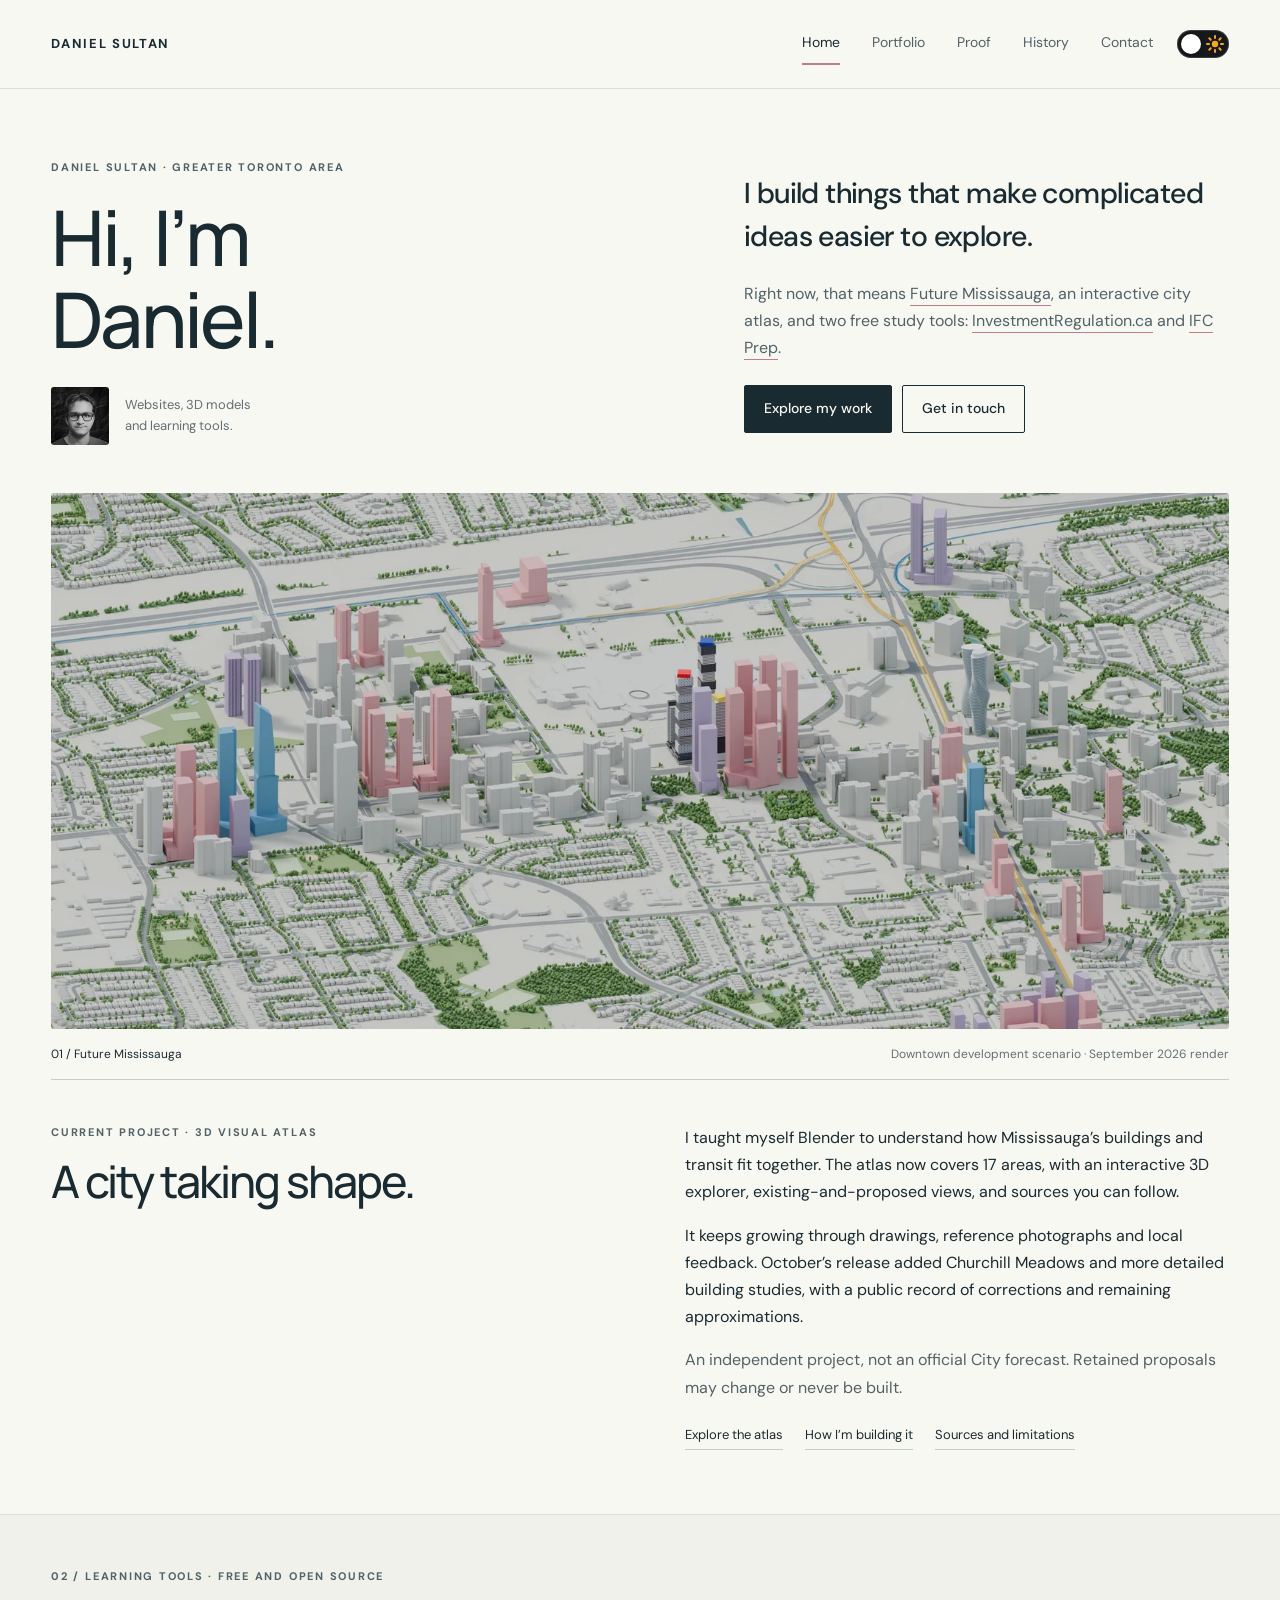
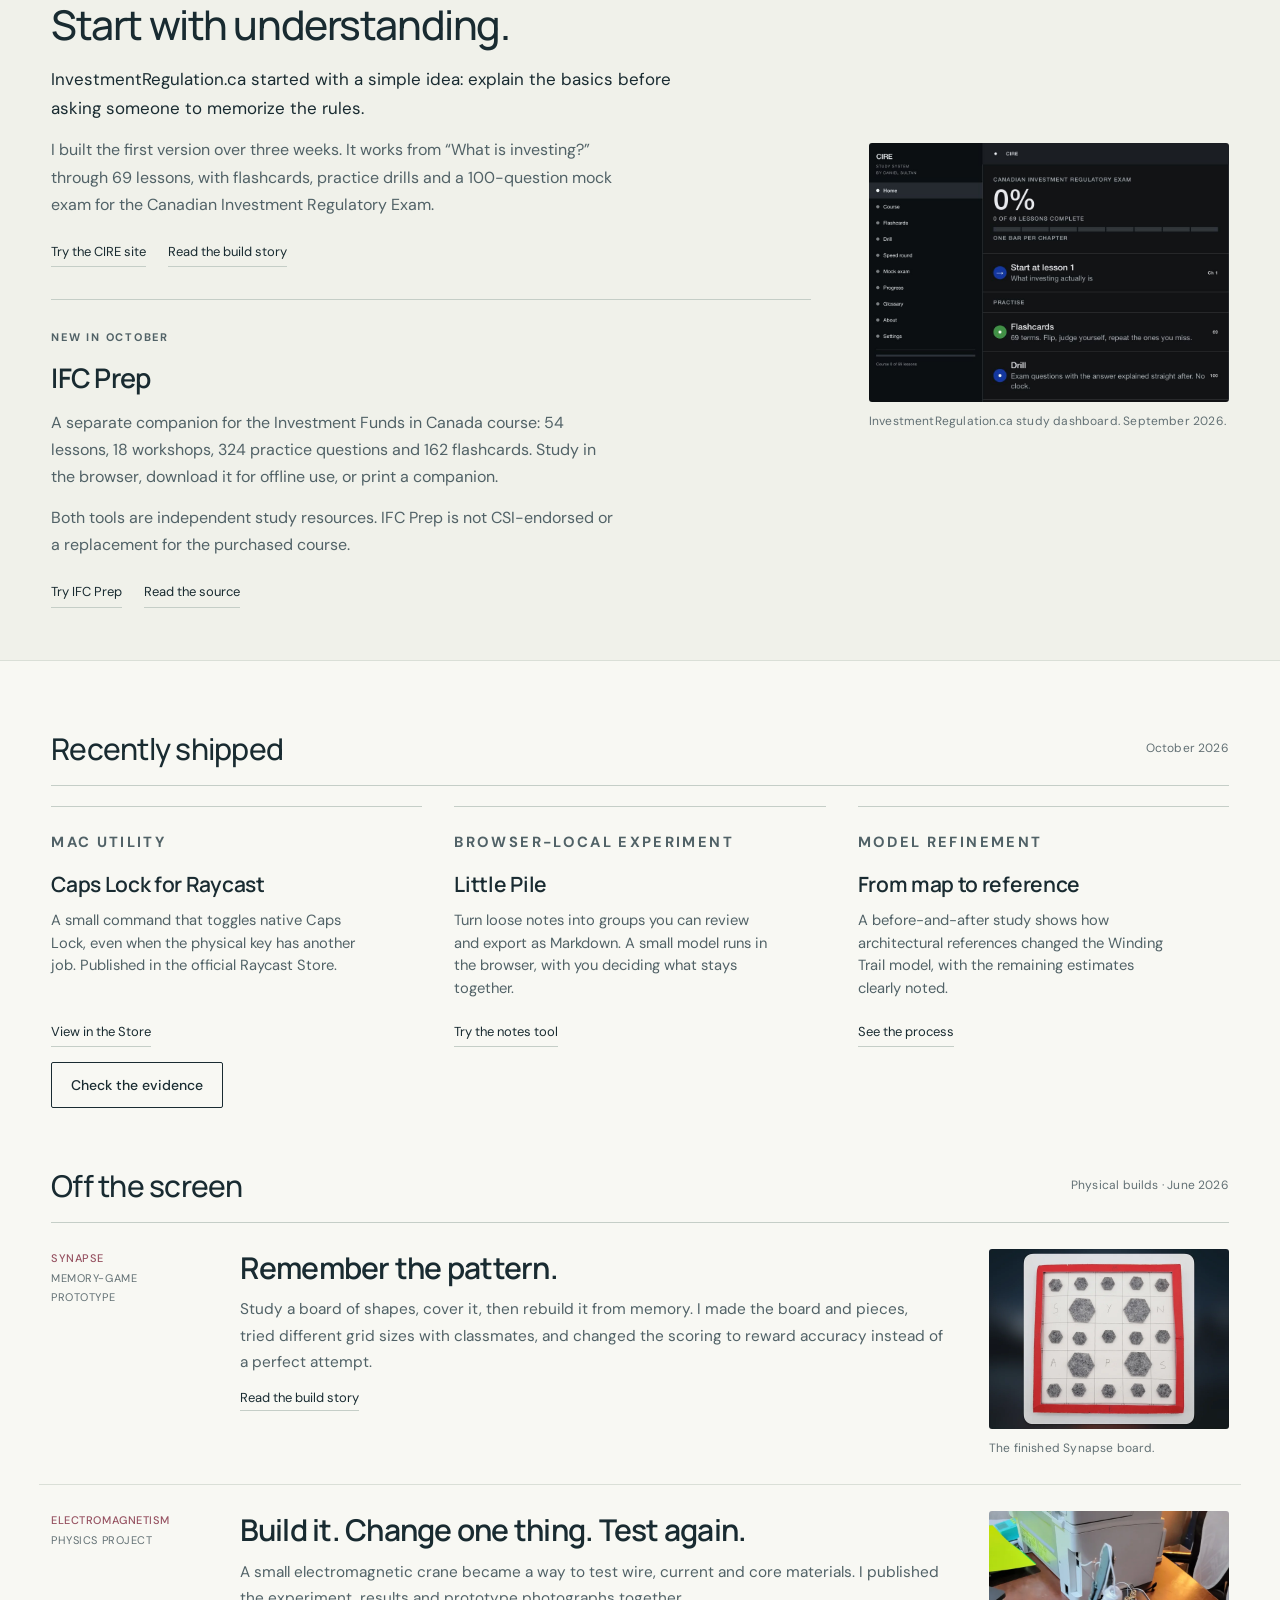
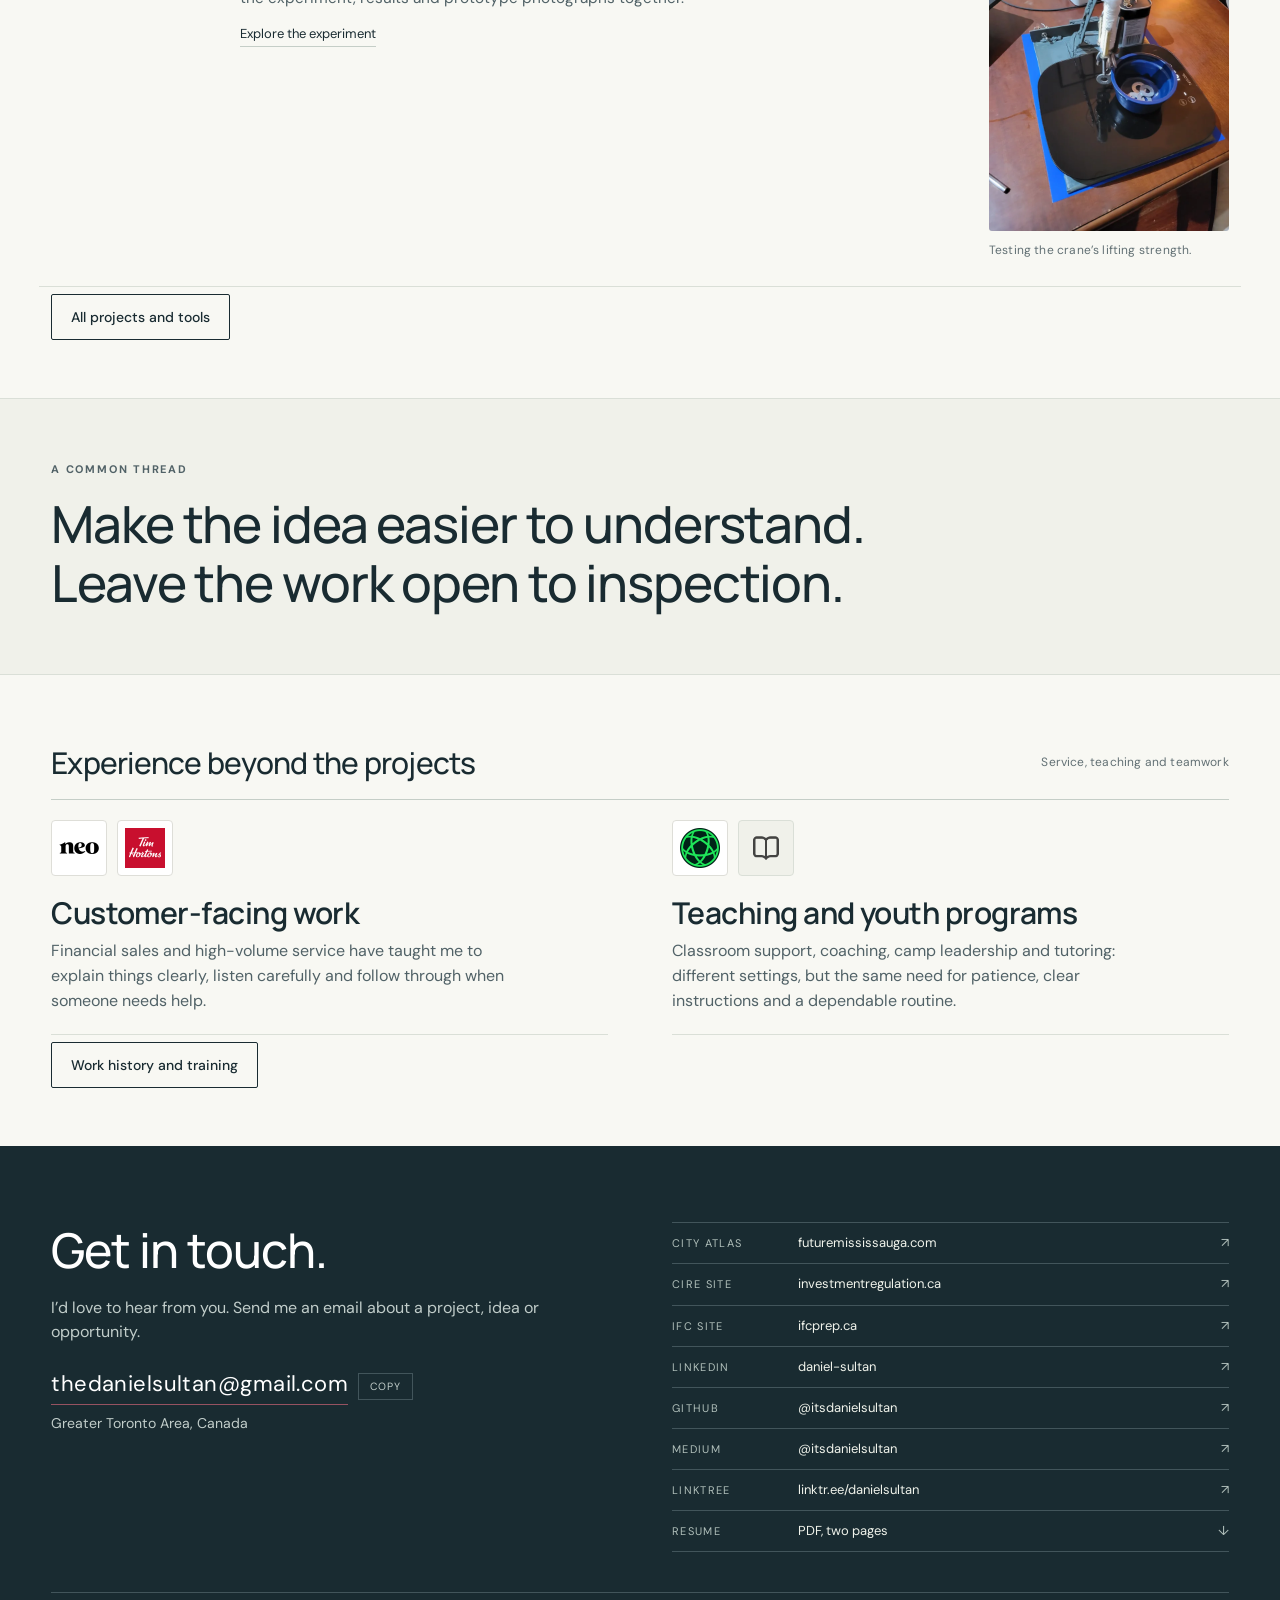
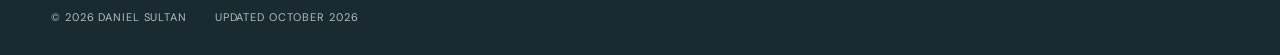
==== commit 607d2f0a: "Refresh portfolio with October projects and source-led case studies" ====
--- a/index.html
+++ b/index.html
@@ -3,10 +3,11 @@
   <head>
     <meta charset="UTF-8" />
     <meta name="viewport" content="width=device-width, initial-scale=1.0" />
+    <link rel="canonical" href="https://danielsultan.ca/" />
     <title>Daniel Sultan</title>
-    <meta name="description" content="Daniel Sultan is building Future Mississauga, an interactive 3D city atlas, and InvestmentRegulation.ca, a free, open-source CIRE study course." />
+    <meta name="description" content="Daniel Sultan builds Future Mississauga, free CIRE and IFC study tools, and practical open-source software. Explore the projects, process and work history." />
     <meta property="og:title" content="Daniel Sultan" />
-    <meta property="og:description" content="Currently building Future Mississauga and InvestmentRegulation.ca. Explore my 3D city atlas, learning tools and other projects." />
+    <meta property="og:description" content="Explore Future Mississauga, InvestmentRegulation.ca, IFC Prep and practical open-source tools by Daniel Sultan." />
     <meta property="og:type" content="profile" />
     <meta property="og:url" content="https://danielsultan.ca/" />
     <meta property="og:image" content="https://danielsultan.ca/assets/daniel-sultan-projects-social-card.png?v=2" />
@@ -28,7 +29,7 @@
       })();
     </script>
     <link rel="stylesheet" href="styles.css?v=16" />
-    <link rel="stylesheet" href="atlas.css?v=1" />
+    <link rel="stylesheet" href="atlas.css?v=2" />
     <link rel="icon" type="image/png" href="assets/favicon/openmoji-sunglasses-color.png?v=4" />
     <link rel="preconnect" href="https://fonts.googleapis.com" />
     <link rel="preconnect" href="https://fonts.gstatic.com" crossorigin />
@@ -67,11 +68,11 @@
             </div>
           </div>
           <div class="intro-current">
-            <p class="hero-lead">Currently building <a class="text-link" href="https://futuremississauga.com/">Future Mississauga</a> and <a class="text-link" href="https://investmentregulation.ca/">InvestmentRegulation.ca</a>.</p>
-            <p class="standfirst">One lets you explore a changing city. The other helps you learn Canadian investment regulation from the beginning.</p>
+            <p class="hero-lead">I build things that make complicated ideas easier to explore.</p>
+            <p class="standfirst">Right now, that means <a class="text-link" href="future-mississauga.html">Future Mississauga</a>, an interactive city atlas, and two free study tools: <a class="text-link" href="cire.html">InvestmentRegulation.ca</a> and <a class="text-link" href="https://ifcprep.ca/">IFC Prep</a>.</p>
             <div class="actions">
               <a class="btn btn-solid" href="portfolio.html">Explore my work</a>
-              <a class="btn btn-ghost" href="assets/Daniel_Sultan_Resume.pdf">Résumé PDF</a>
+              <a class="btn btn-ghost" href="contact.html">Get in touch</a>
             </div>
           </div>
         </div>
@@ -79,331 +80,116 @@
 
       <section class="atlas-project frame" id="future-mississauga" aria-labelledby="future-title">
         <figure class="atlas-cover">
-          <a href="https://futuremississauga.com/" aria-label="Explore Future Mississauga">
-            <img src="assets/work/future-mississauga-downtown.webp" width="1600" height="1000" alt="My 3D model of Downtown Mississauga, showing existing buildings, construction and proposed development around the Hurontario corridor." fetchpriority="high" decoding="async" />
+          <a href="future-mississauga.html" aria-label="Read about Future Mississauga">
+            <img src="assets/work/future-mississauga-downtown.webp" width="1600" height="1000" alt="Downtown Mississauga in my 3D atlas, with existing buildings, construction and proposed development around the Hurontario corridor." fetchpriority="high" decoding="async" />
           </a>
-          <figcaption><span>01 / Future Mississauga</span><span>Downtown · Retained development scenario</span></figcaption>
+          <figcaption><span>01 / Future Mississauga</span><span>Downtown development scenario · September 2026 render</span></figcaption>
         </figure>
         <div class="atlas-project-copy">
           <div><p class="eyebrow">Current project · 3D visual atlas</p><h2 id="future-title">A city taking shape.</h2></div>
           <div>
-            <p>I taught myself Blender to see how Mississauga’s new buildings and transit fit together. Future Mississauga brings together skyline pictures, neighbourhood comparisons and an interactive 3D model.</p>
-            <p class="muted">Built with my own modelling, City data, project drawings and some downloaded models. It is an independent, ongoing project: proposed buildings are not guaranteed, and schematic or uncertain details are marked.</p>
-            <div class="links"><a class="link" href="https://futuremississauga.com/">Explore the atlas</a><a class="link" href="https://www.reddit.com/r/mississauga/comments/1wn14jq/i_made_a_3d_model_of_mississaugas_future_skyline/">The Reddit discussion</a></div>
-          </div>
-        </div>
-      </section>
-
-      <section class="feature" id="cire">
+            <p>I taught myself Blender to understand how Mississauga’s buildings and transit fit together. The atlas now covers 17 areas, with an interactive 3D explorer, existing-and-proposed views, and sources you can follow.</p>
+            <p>It keeps growing through drawings, reference photographs and local feedback. October’s release added Churchill Meadows and more detailed building studies, with a public record of corrections and remaining approximations.</p>
+            <p class="muted">An independent project, not an official City forecast. Retained proposals may change or never be built.</p>
+            <div class="links"><a class="link" href="https://futuremississauga.com/">Explore the atlas</a><a class="link" href="future-mississauga.html">How I’m building it</a><a class="link" href="https://futuremississauga.com/accuracy-review.html">Sources and limitations</a></div>
+          </div>
+        </div>
+      </section>
+
+      <section class="feature" id="learning">
         <div class="frame feature-inner feature-inner--illustrated">
           <div>
-            <p class="eyebrow">02 / InvestmentRegulation.ca · Free and open source</p>
-            <h2>investmentregulation.ca</h2>
-            <div class="factline">
-              <div><b>69</b><span>Lessons</span></div>
-              <div><b>100</b><span>Questions</span></div>
-              <div><b>8</b><span>Chapters</span></div>
-              <div><b>3</b><span>Weeks</span></div>
-            </div>
-            <p class="first">
-              I built this because the official CIRE material tells you what to know, but
-              does not teach it from the beginning.
-            </p>
-            <p>
-              The site turns the syllabus into 69 plain-language lessons, flashcards, practice
-              rounds and a full mock exam. It starts with “What is investing?” and works up
-              to the material people are expected to know for the exam.
-            </p>
-            <p>
-              It is free and open source. There is no account, and study progress stays in
-              the person’s own browser.
-            </p>
-            <div class="links">
-              <a class="link" href="https://investmentregulation.ca">Open the site</a>
-              <a class="link" href="cire.html">How I built my CIRE course</a>
-              <a class="link" href="https://medium.com/@itsdanielsultan/introducing-investmentregulation-ca-659e3e421be0">The launch post</a>
+            <p class="eyebrow">02 / Learning tools · Free and open source</p>
+            <h2>Start with understanding.</h2>
+            <p class="first">InvestmentRegulation.ca started with a simple idea: explain the basics before asking someone to memorize the rules.</p>
+            <p>I built the first version over three weeks. It works from “What is investing?” through 69 lessons, with flashcards, practice drills and a 100-question mock exam for the Canadian Investment Regulatory Exam.</p>
+            <div class="links"><a class="link" href="https://investmentregulation.ca/">Try the CIRE site</a><a class="link" href="cire.html">Read the build story</a></div>
+            <div class="project-followup">
+              <p class="eyebrow">New in October</p>
+              <h3>IFC Prep</h3>
+              <p>A separate companion for the Investment Funds in Canada course: 54 lessons, 18 workshops, 324 practice questions and 162 flashcards. Study in the browser, download it for offline use, or print a companion.</p>
+              <p class="muted">Both tools are independent study resources. IFC Prep is not CSI-endorsed or a replacement for the purchased course.</p>
+              <div class="links"><a class="link" href="https://ifcprep.ca/">Try IFC Prep</a><a class="link" href="https://github.com/itsdanielsultan/IFC-Prep">Read the source</a></div>
             </div>
           </div>
           <figure class="project-photo">
-            <a href="cire.html" aria-label="See the CIRE study screen and read how I built the course">
+            <a href="cire.html" aria-label="Read how I built my CIRE course">
               <img src="assets/work/cire-study-screen.webp" width="1000" height="720" alt="The CIRE study dashboard, showing course progress, flashcards and practice drills." loading="lazy" decoding="async" />
             </a>
-            <figcaption>Inside the study site. September 2026.</figcaption>
+            <figcaption>InvestmentRegulation.ca study dashboard. September 2026.</figcaption>
           </figure>
         </div>
       </section>
 
-      <section class="band frame" id="proof-summary">
-        <div class="rule-label">
-          <h2>Evidence and recognition</h2>
-          <span class="count">Sources linked</span>
-        </div>
-
-        <div class="proof-grid" aria-label="Selected evidence">
+      <section class="band frame" id="proof-summary" aria-labelledby="recent-title">
+        <div class="rule-label"><h2 id="recent-title">Recently shipped</h2><span class="count">October 2026</span></div>
+        <div class="proof-grid">
           <article class="proof-item">
-            <div class="proof-heading">
-              <p class="proof-value">69 · 100 · 8</p>
-              <span class="identity-mark identity-mark--symbol" aria-hidden="true"><img src="assets/identity/graduation-cap.png" alt="" width="96" height="96" loading="lazy" decoding="async" /></span>
-            </div>
-            <h3>InvestmentRegulation.ca</h3>
-            <p>Stage: live public website. It contains 69 lessons, 100 questions and eight chapters.</p>
-            <a class="link" href="https://investmentregulation.ca">Check the site</a>
+            <p class="eyebrow">Mac utility</p>
+            <h3>Caps Lock for Raycast</h3>
+            <p>A small command that toggles native Caps Lock, even when the physical key has another job. Published in the official Raycast Store.</p>
+            <a class="link" href="https://www.raycast.com/itsdanielsultan/caps-lock">View in the Store</a>
           </article>
           <article class="proof-item">
-            <div class="proof-heading">
-              <p class="proof-value">14</p>
-              <span class="identity-mark identity-mark--symbol" aria-hidden="true"><img src="assets/identity/code-xml.png" alt="" width="96" height="96" loading="lazy" decoding="async" /></span>
-            </div>
-            <h3>Pieoneer repository</h3>
-            <p>Stage: ongoing open-source project. The repository had 14 stars in August 2026.</p>
-            <a class="link" href="https://github.com/itsdanielsultan/pieoneer">Check the repository</a>
+            <p class="eyebrow">Browser-local experiment</p>
+            <h3>Little Pile</h3>
+            <p>Turn loose notes into groups you can review and export as Markdown. A small model runs in the browser, with you deciding what stays together.</p>
+            <a class="link" href="https://itsdanielsultan.github.io/little-pile/">Try the notes tool</a>
           </article>
           <article class="proof-item">
-            <div class="proof-heading">
-              <p class="proof-value">Jun 2026</p>
-              <span class="identity-mark" aria-hidden="true"><img src="assets/identity/woodlands.png" alt="" width="160" height="160" loading="lazy" decoding="async" /></span>
-            </div>
-            <h3>Ontario Secondary School Diploma</h3>
-            <p>The Woodlands Secondary School, June 2026. Ontario Scholar.</p>
-            <a class="link" href="proof.html#recognition">Education and recognition</a>
+            <p class="eyebrow">Model refinement</p>
+            <h3>From map to reference</h3>
+            <p>A before-and-after study shows how architectural references changed the Winding Trail model, with the remaining estimates clearly noted.</p>
+            <a class="link" href="future-mississauga.html#refinements">See the process</a>
           </article>
         </div>
-
-        <a class="feedback-note" href="https://www.reddit.com/r/mississauga/comments/1wn14jq/i_made_a_3d_model_of_mississaugas_future_skyline/">
-          <span class="feedback-label">In the community</span>
-          <blockquote>Future Mississauga</blockquote>
-          <span class="feedback-source">See the project and discussion on r/mississauga&nbsp; ↗</span>
-        </a>
-
-        <div class="section-link">
-          <a class="btn btn-ghost" href="proof.html">See the evidence</a>
-        </div>
+        <div class="section-link"><a class="btn btn-ghost" href="proof.html">Check the evidence</a></div>
       </section>
 
       <section class="band frame" id="projects">
-        <div class="rule-label">
-          <h2>Selected projects</h2>
-          <span class="count">Four documented projects</span>
-        </div>
-
+        <div class="rule-label"><h2>Off the screen</h2><span class="count">Physical builds · June 2026</span></div>
         <div class="ledger-rows">
           <a class="lrow lrow--illustrated" href="https://medium.com/@itsdanielsultan/i-wanted-to-build-a-game-1a72ee7dcdb5">
-            <div class="lrow-when"><strong>Jun 2026</strong><span>Physical prototype</span></div>
+            <div class="lrow-when"><strong>Synapse</strong><span>Memory-game prototype</span></div>
             <div>
-              <h3>Synapse memory-game prototype</h3>
-              <p class="org">Stage: physical prototype · Informal classmate testing</p>
-              <p class="plain">
-                One person lays out a pattern of shapes on a board. The other person looks
-                at it, the board gets covered, and they try to put it back the same way.
-                You score on how close you got, not how fast you were.
-              </p>
-              <p class="plain">
-                I made the board and the tiles by hand. The hard part was working out how
-                many shapes to use, too few and nobody gets it wrong, too many and nobody
-                gets it right.
-              </p>
-              <span class="link">Read how I made it</span>
-            </div>
-            <figure class="project-photo">
-              <img src="assets/work/synapse-board-top-down.webp" width="960" height="720" alt="Top-down view of my handmade Synapse memory-game board, with a red frame and felt tiles." loading="lazy" decoding="async" />
-              <figcaption>The finished Synapse board.</figcaption>
-            </figure>
+              <h3>Remember the pattern.</h3>
+              <p class="plain">Study a board of shapes, cover it, then rebuild it from memory. I made the board and pieces, tried different grid sizes with classmates, and changed the scoring to reward accuracy instead of a perfect attempt.</p>
+              <span class="link">Read the build story</span>
+            </div>
+            <figure class="project-photo"><img src="assets/work/synapse-board-top-down.webp" width="960" height="720" alt="Top-down view of my Synapse memory-game prototype with a red frame and felt tiles." loading="lazy" decoding="async" /><figcaption>The finished Synapse board.</figcaption></figure>
           </a>
-
           <a class="lrow lrow--illustrated" href="https://itsdanielsultan.github.io/Physics-Website/">
-            <div class="lrow-when"><strong>Jun 2026</strong><span>Completed school project</span></div>
+            <div class="lrow-when"><strong>Electromagnetism</strong><span>Physics project</span></div>
             <div>
-              <h3>Electromagnetic physics demonstration</h3>
-              <p class="org">Stage: completed · Working crane, experiment and project website</p>
-              <p class="plain">
-                If you wrap wire around a piece of metal and run electricity through it, the
-                metal turns into a magnet. Turn the electricity off and whatever it was
-                holding drops. I built a small crane that works this way.
-              </p>
-              <p class="plain">
-                Then I changed one thing at a time, more wire, more electricity, a
-                different metal in the middle, and wrote down what each change did. The
-                whole thing is a webpage instead of a folder in my room.
-              </p>
-              <span class="link">Look at the project</span>
-            </div>
-            <figure class="project-photo project-photo--portrait">
-              <img src="assets/work/electromagnetic-crane.webp" width="720" height="960" alt="My electromagnetic crane lifting a washer during a test on a digital scale." loading="lazy" decoding="async" />
-              <figcaption>Testing the crane's lifting strength.</figcaption>
-            </figure>
+              <h3>Build it. Change one thing. Test again.</h3>
+              <p class="plain">A small electromagnetic crane became a way to test wire, current and core materials. I published the experiment, results and prototype photographs together.</p>
+              <span class="link">Explore the experiment</span>
+            </div>
+            <figure class="project-photo project-photo--portrait"><img src="assets/work/electromagnetic-crane.webp" width="720" height="960" alt="My electromagnetic crane lifting a washer during a test on a digital scale." loading="lazy" decoding="async" /><figcaption>Testing the crane’s lifting strength.</figcaption></figure>
           </a>
-
-          <a class="lrow" href="https://github.com/raycast/extensions/pull/25100">
-            <div class="lrow-when"><strong>Feb 2026</strong><span>Submitted · Not merged</span></div>
-            <div>
-              <h3>Free, open-source Craft Capture extension</h3>
-              <p class="org">Stage: submitted to Raycast · Automatically closed without merge</p>
-              <p class="plain">
-                Raycast lets you run things on a Mac by typing instead of clicking. Craft is
-                where I keep my notes. There was no way to send a task from one to the
-                other without stopping and switching apps, so I wrote the piece of software
-                that does it.
-              </p>
-              <p class="plain">
-                I offered it to Raycast to include in their app. They didn't take it. It
-                works, and anyone can read the code.
-              </p>
-              <span class="link">Read the code</span>
-            </div>
-          </a>
-
-          <a class="lrow" href="https://github.com/itsdanielsultan/pieoneer">
-            <div class="lrow-when"><strong>Aug 2026</strong><span>Ongoing open source</span></div>
-            <div>
-              <h3>Pieoneer shortcut collection</h3>
-              <p class="org">Stage: ongoing open-source project</p>
-              <p class="plain">
-                You hold down a key and a wheel of options appears around your cursor. I put
-                together a set for the Mac apps I'm in every day and put it online.
-                Fourteen people I've never met have saved it.
-              </p>
-              <span class="link">Open it on GitHub</span>
-            </div>
-          </a>
-        </div>
-      </section>
-
-      <section class="band frame" id="community">
-        <div class="rule-label">
-          <h2>Teaching and community</h2>
-          <span class="count">Youth programs and tutoring</span>
-        </div>
-
-        <div class="ledger-rows">
-          <article class="lrow">
-            <div class="lrow-when"><strong>Aug 2022–Jun 2025</strong><span>Completed · Contract</span></div>
-            <div>
-              <div class="identity-heading">
-                <span class="identity-mark" aria-hidden="true"><img src="assets/identity/sportstars.png" alt="" width="160" height="160" loading="lazy" decoding="async" /></span>
-                <div><h3>SportStars Youth Soccer Club</h3><p class="org">Youth Soccer Coach · Contract part-time</p></div>
-              </div>
-              <ul>
-                <li>Planned and led soccer and multi-sport sessions using clear, age-appropriate drills.</li>
-                <li>Supervised safety and behaviour and communicated with children, families and program staff.</li>
-              </ul>
-            </div>
-          </article>
-
-          <article class="lrow">
-            <div class="lrow-when"><strong>Jul–Sep 2025</strong><span>Completed · Seasonal</span></div>
-            <div>
-              <div class="identity-heading">
-                <span class="identity-mark identity-mark--symbol" aria-hidden="true"><img src="assets/identity/tent-tree.png" alt="" width="96" height="96" loading="lazy" decoding="async" /></span>
-                <div><h3>Private Youth Camp</h3><p class="org">Youth Camp Leader · Seasonal</p></div>
-              </div>
-              <ul>
-                <li>Led games and group activities for children and families.</li>
-                <li>Managed equipment, activity changes and participant safety.</li>
-              </ul>
-            </div>
-          </article>
-
-          <article class="lrow">
-            <div class="lrow-when"><strong>Jul–Sep 2024</strong><span>Completed · Seasonal</span></div>
-            <div>
-              <div class="identity-heading">
-                <span class="identity-mark identity-mark--bethany" aria-hidden="true"><img src="assets/identity/bethany-baptist.png" alt="" width="358" height="144" loading="lazy" decoding="async" /></span>
-                <div><h3>Bethany Baptist Church</h3><p class="org">Summer Camp Counsellor · Seasonal</p></div>
-              </div>
-              <ul>
-                <li>Led daily recreational and educational activities in a safe, organized camp.</li>
-                <li>Managed routines, attendance, activity changes and conflict resolution.</li>
-              </ul>
-            </div>
-          </article>
-
-          <article class="lrow">
-            <div class="lrow-when"><strong>Sep 2022–Jun 2024</strong><span>Completed</span></div>
-            <div>
-              <div class="identity-heading">
-                <span class="identity-mark identity-mark--symbol" aria-hidden="true"><img src="assets/identity/book-open.png" alt="" width="96" height="96" loading="lazy" decoding="async" /></span>
-                <div><h3>One-on-one tutoring</h3><p class="org">Self-employed · Informal Tutor</p></div>
-              </div>
-              <ul>
-                <li>Explained schoolwork step by step and adapted the approach to each student.</li>
-                <li>Helped students organize their work and build stronger study habits.</li>
-              </ul>
-            </div>
-          </article>
-        </div>
-      </section>
-
-      <section class="band frame no-print" id="writing">
-        <div class="rule-label">
-          <h2>Writing and build notes</h2>
-          <span class="count">Public pages</span>
-        </div>
-
-        <div class="ledger-rows">
-          <a class="lrow lrow--compact" href="cire.html">
-            <div class="lrow-when"><strong>2026</strong><span>Case study</span></div>
-            <div>
-              <h3>How I built my CIRE course</h3>
-              <p class="plain">The decisions, testing and rewrites behind InvestmentRegulation.ca.</p>
-              <span class="link">Read the case study</span>
-            </div>
-          </a>
-
-          <a class="lrow lrow--compact" href="https://medium.com/@itsdanielsultan/introducing-investmentregulation-ca-659e3e421be0">
-            <div class="lrow-when"><strong>2026</strong><span>Launch note</span></div>
-            <div>
-              <h3>Introducing InvestmentRegulation.ca</h3>
-              <p class="plain">A short explanation of why I made the study site and what is inside it.</p>
-              <span class="link">Read on Medium</span>
-            </div>
-          </a>
-
-          <a class="lrow lrow--compact" href="https://medium.com/@itsdanielsultan/i-wanted-to-build-a-game-1a72ee7dcdb5">
-            <div class="lrow-when"><strong>2026</strong><span>Build note</span></div>
-            <div>
-              <h3>I wanted to build a game</h3>
-              <p class="plain">How Synapse changed from an idea into a physical memory game.</p>
-              <span class="link">Read on Medium</span>
-            </div>
-          </a>
-        </div>
+        </div>
+        <div class="section-link"><a class="btn btn-ghost" href="portfolio.html">All projects and tools</a></div>
       </section>
 
       <section class="belief-band" id="belief">
-        <div class="frame belief-inner">
-          <p class="eyebrow">What I believe</p>
-          <p class="belief-statement">If work is meant to help people, they should be able to understand it and inspect how it works.</p>
-        </div>
+        <div class="frame belief-inner"><p class="eyebrow">A common thread</p><p class="belief-statement">Make the idea easier to understand. Leave the work open to inspection.</p></div>
       </section>
 
       <section class="band frame" id="history">
-        <div class="rule-label">
-          <h2>Work history</h2>
-          <span class="count">Full record on its own page</span>
-        </div>
-
+        <div class="rule-label"><h2>Experience beyond the projects</h2><span class="count">Service, teaching and teamwork</span></div>
         <div class="history-summary">
           <div>
-            <p class="eyebrow">Current roles</p>
-            <div class="identity-strip" aria-hidden="true">
-              <span class="identity-mark"><img src="assets/identity/neo-financial.png" alt="" width="160" height="160" loading="lazy" decoding="async" /></span>
-              <span class="identity-mark"><img src="assets/identity/tim-hortons.png" alt="" width="160" height="160" loading="lazy" decoding="async" /></span>
-            </div>
-            <h3>Neo Financial and Tim Hortons</h3>
-            <p>Customer-facing financial sales and high-volume service work, built around trust, clear communication and reliable execution.</p>
-          </div>
-          <div>
-            <p class="eyebrow">Earlier roles</p>
-            <div class="identity-strip" aria-hidden="true">
-              <span class="identity-mark"><img src="assets/identity/sportstars.png" alt="" width="160" height="160" loading="lazy" decoding="async" /></span>
-              <span class="identity-mark"><img src="assets/identity/canadian-tire.png" alt="" width="160" height="160" loading="lazy" decoding="async" /></span>
-              <span class="identity-mark identity-mark--symbol"><img src="assets/identity/book-open.png" alt="" width="96" height="96" loading="lazy" decoding="async" /></span>
-            </div>
-            <h3>Youth programs, retail and tutoring</h3>
-            <p>Coaching, camp leadership, retail service and one-on-one academic support.</p>
-          </div>
-        </div>
-        <div class="section-link"><a class="btn btn-ghost" href="history.html">See full work history</a></div>
+            <div class="identity-strip" aria-hidden="true"><span class="identity-mark"><img src="assets/identity/neo-financial.png" alt="" width="160" height="160" loading="lazy" decoding="async" /></span><span class="identity-mark"><img src="assets/identity/tim-hortons.png" alt="" width="160" height="160" loading="lazy" decoding="async" /></span></div>
+            <h3>Customer-facing work</h3>
+            <p>Financial sales and high-volume service have taught me to explain things clearly, listen carefully and follow through when someone needs help.</p>
+          </div>
+          <div>
+            <div class="identity-strip" aria-hidden="true"><span class="identity-mark"><img src="assets/identity/sportstars.png" alt="" width="160" height="160" loading="lazy" decoding="async" /></span><span class="identity-mark identity-mark--symbol"><img src="assets/identity/book-open.png" alt="" width="96" height="96" loading="lazy" decoding="async" /></span></div>
+            <h3>Teaching and youth programs</h3>
+            <p>Classroom support, coaching, camp leadership and tutoring: different settings, but the same need for patience, clear instructions and a dependable routine.</p>
+          </div>
+        </div>
+        <div class="section-link"><a class="btn btn-ghost" href="history.html">Work history and training</a></div>
       </section>
     </main>
 
@@ -423,6 +209,7 @@
           <div class="directory">
             <a href="https://futuremississauga.com/"><span>City atlas</span><span>futuremississauga.com</span><span>↗</span></a>
             <a href="https://investmentregulation.ca"><span>CIRE site</span><span>investmentregulation.ca</span><span>↗</span></a>
+            <a href="https://ifcprep.ca/"><span>IFC site</span><span>ifcprep.ca</span><span>↗</span></a>
             <a href="https://www.linkedin.com/in/daniel-sultan"><span>LinkedIn</span><span>daniel-sultan</span><span>↗</span></a>
             <a href="https://github.com/itsdanielsultan"><span>GitHub</span><span>@itsdanielsultan</span><span>↗</span></a>
             <a href="https://medium.com/@itsdanielsultan"><span>Medium</span><span>@itsdanielsultan</span><span>↗</span></a>
@@ -433,7 +220,7 @@
 
         <div class="colophon">
           <span>© 2026 Daniel Sultan</span>
-          <span>Last updated September 2026</span>
+          <span>Updated October 2026</span>
         </div>
       </div>
     </footer>
--- a/atlas.css
+++ b/atlas.css
@@ -73,6 +73,14 @@
   .atlas-project-copy h2 { font: 500 clamp(30px, 3.5vw, 46px)/1.15 var(--display); letter-spacing: -.045em; margin: 0; }
   .atlas-project-copy p:not(.eyebrow) { margin: 0 0 16px; max-width: 60ch; line-height: 1.7; }
   .muted { color: var(--ink-soft); }
+  .project-followup { border-top: 1px solid var(--rule); margin-top: 32px; padding-top: 28px; }
+  .project-followup h3 { font: 600 27px/1.25 var(--display); margin: 0 0 14px; letter-spacing: -.025em; }
+  .study-pair { display: grid; grid-template-columns: repeat(2, minmax(0, 1fr)); gap: 28px; margin-top: 28px; }
+  .feature-inner > .study-pair { max-width: none; }
+  .study-pair > * { min-width: 0; margin: 0; }
+  .prose .study-pair { margin-bottom: 24px; }
+  .study-pair .project-photo img { height: auto; aspect-ratio: 4 / 3; object-fit: contain; }
+  .study-pair .factline { gap: 20px; flex-wrap: wrap; }
   @media (max-width: 980px) {
     .atlas-intro-grid { gap: 36px; }
     .atlas-intro .statement { font-size: 68px; }
@@ -80,6 +88,7 @@
     .proof-grid { gap: 22px; }
   }
   @media (max-width: 720px) {
+    .study-pair { grid-template-columns: minmax(0, 1fr); gap: 28px; }
     .atlas-intro-grid, .atlas-project-copy { grid-template-columns: minmax(0, 1fr); gap: 30px; }
     .intro-current { justify-self: start; max-width: none; }
     .atlas-intro .statement { font-size: clamp(54px, 11vw, 68px); }
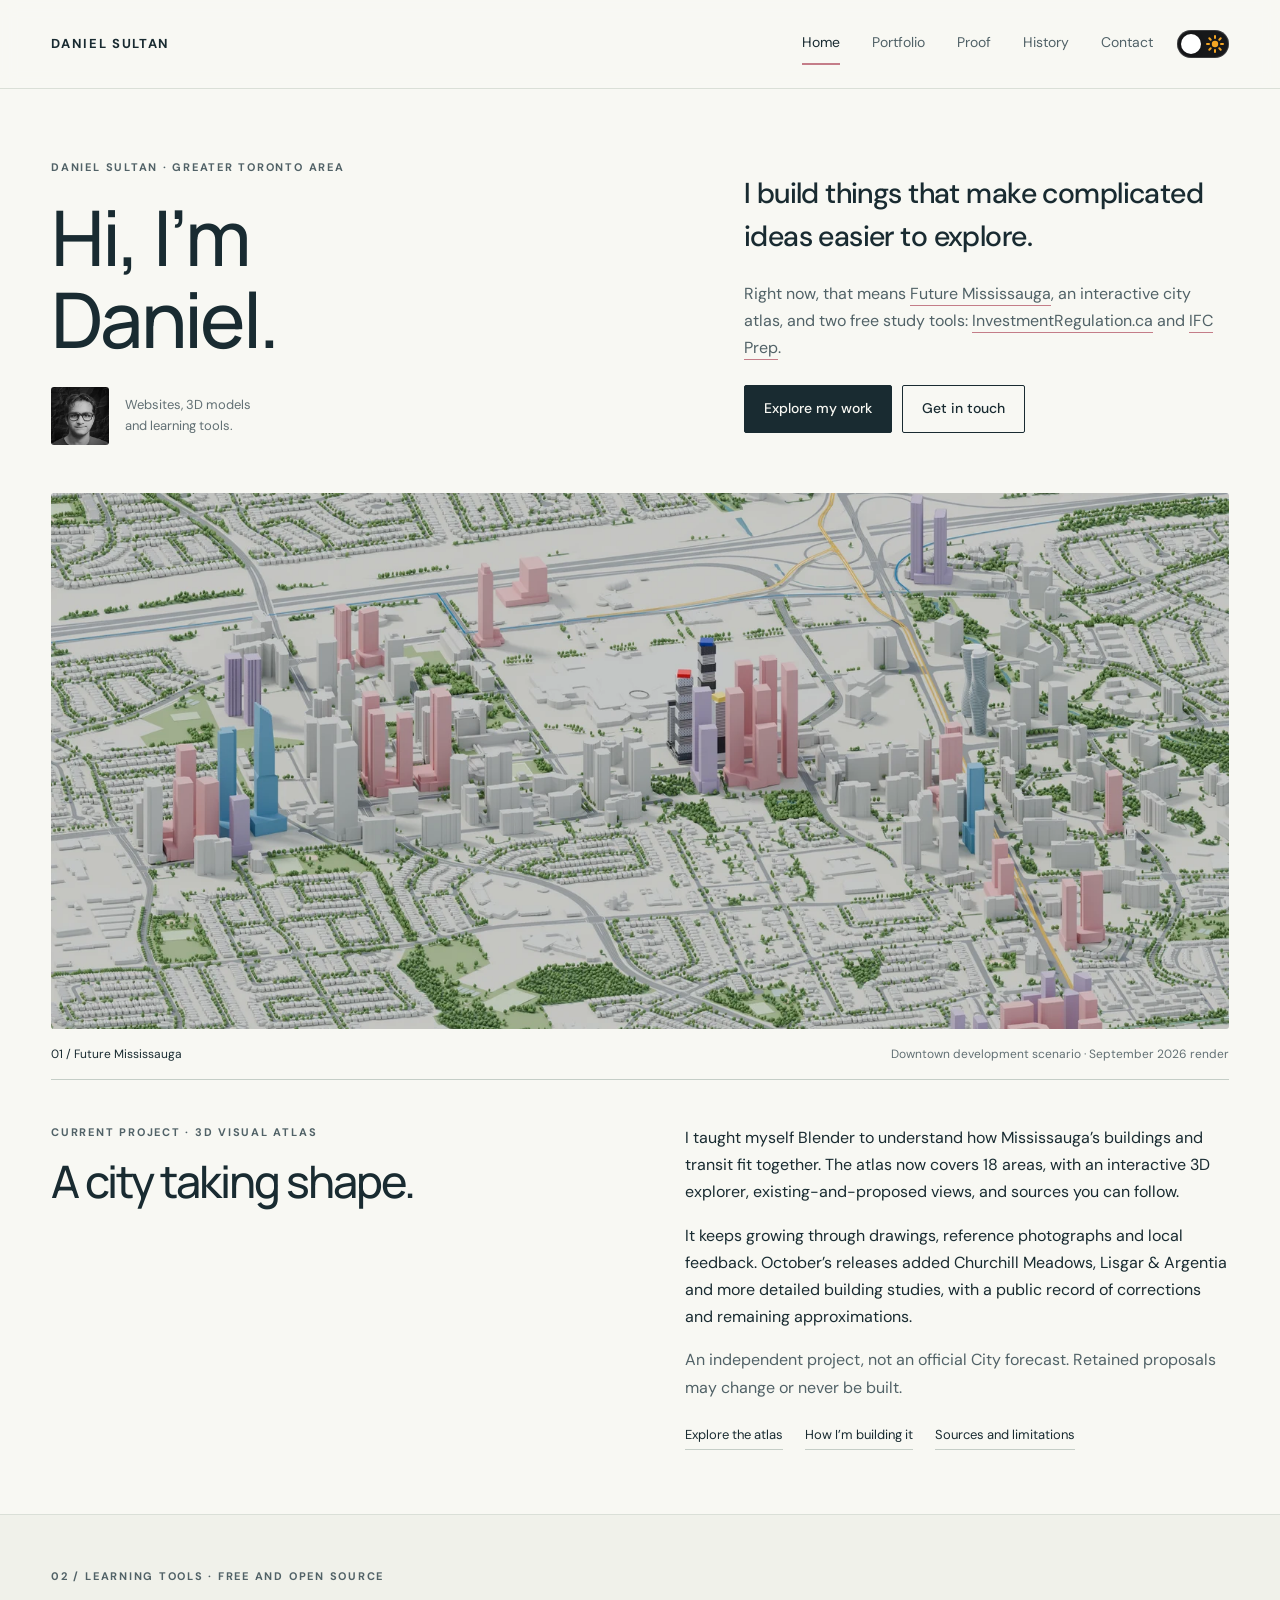
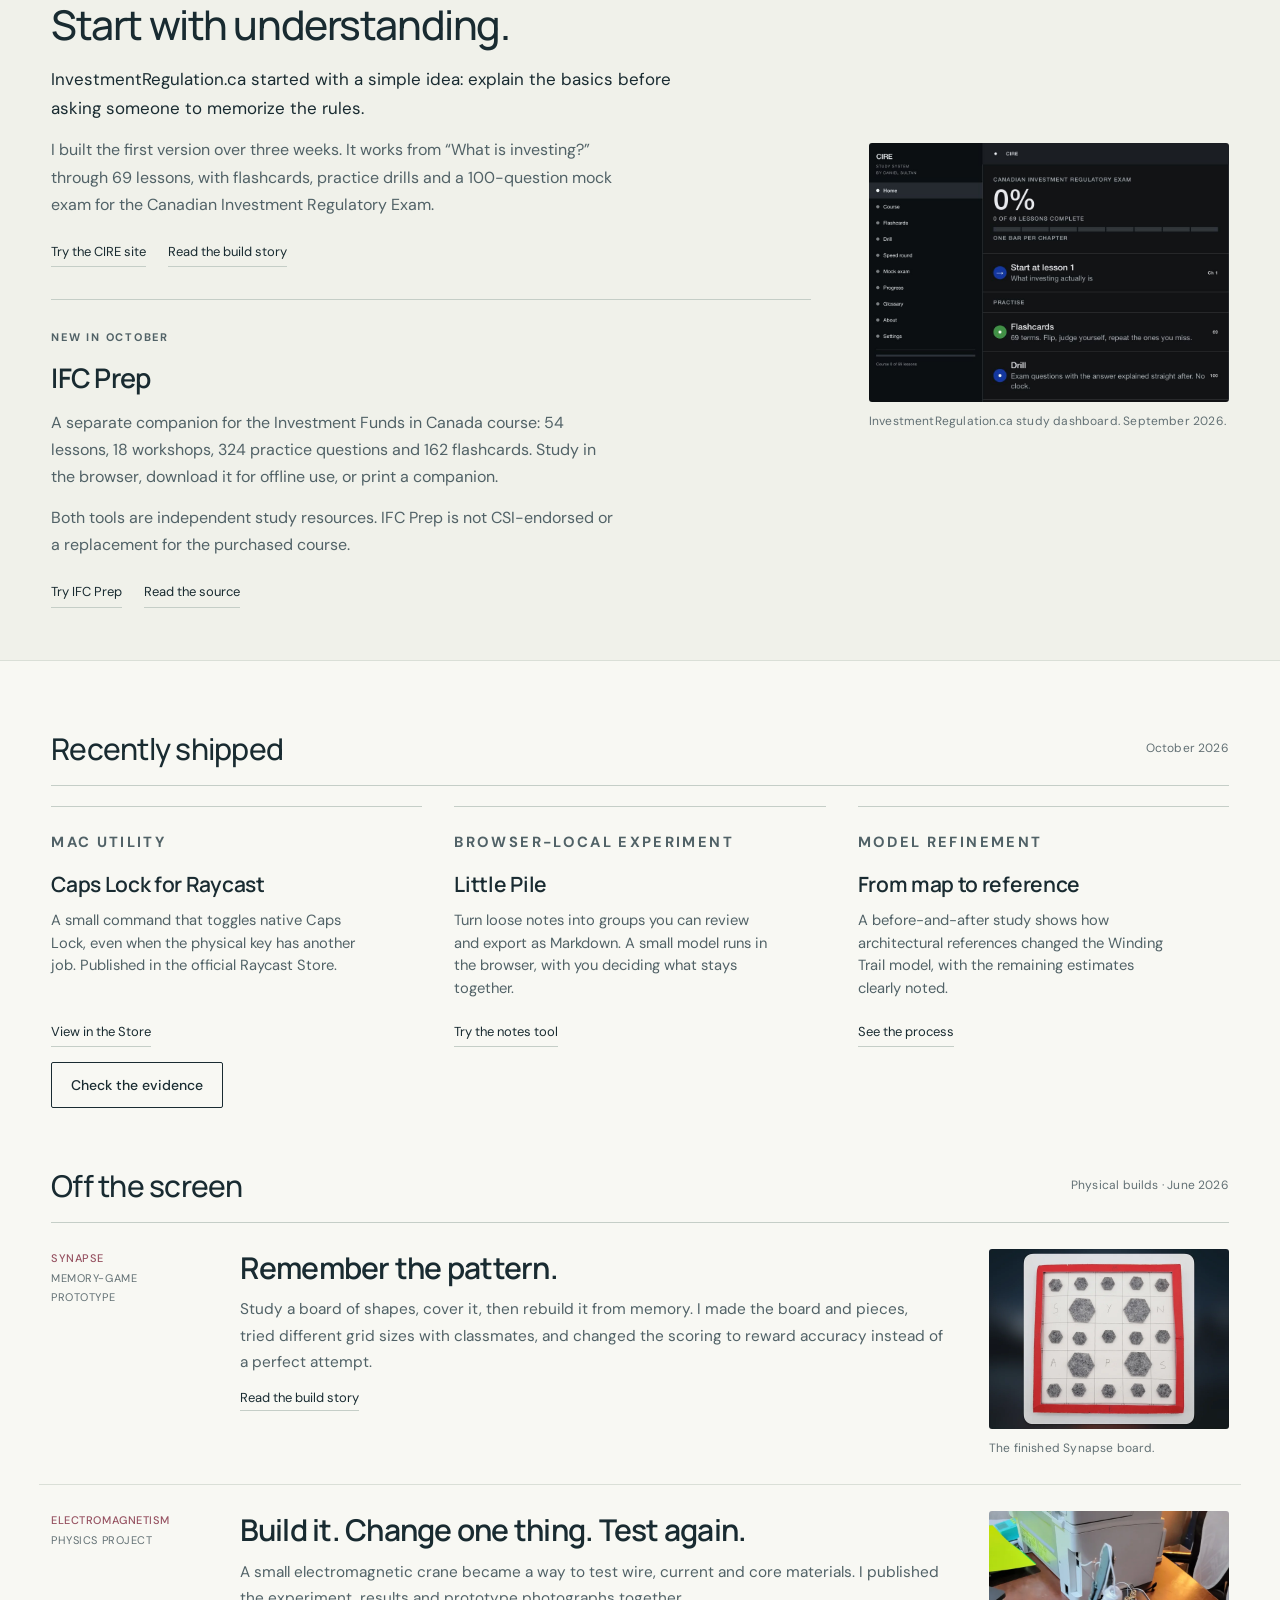
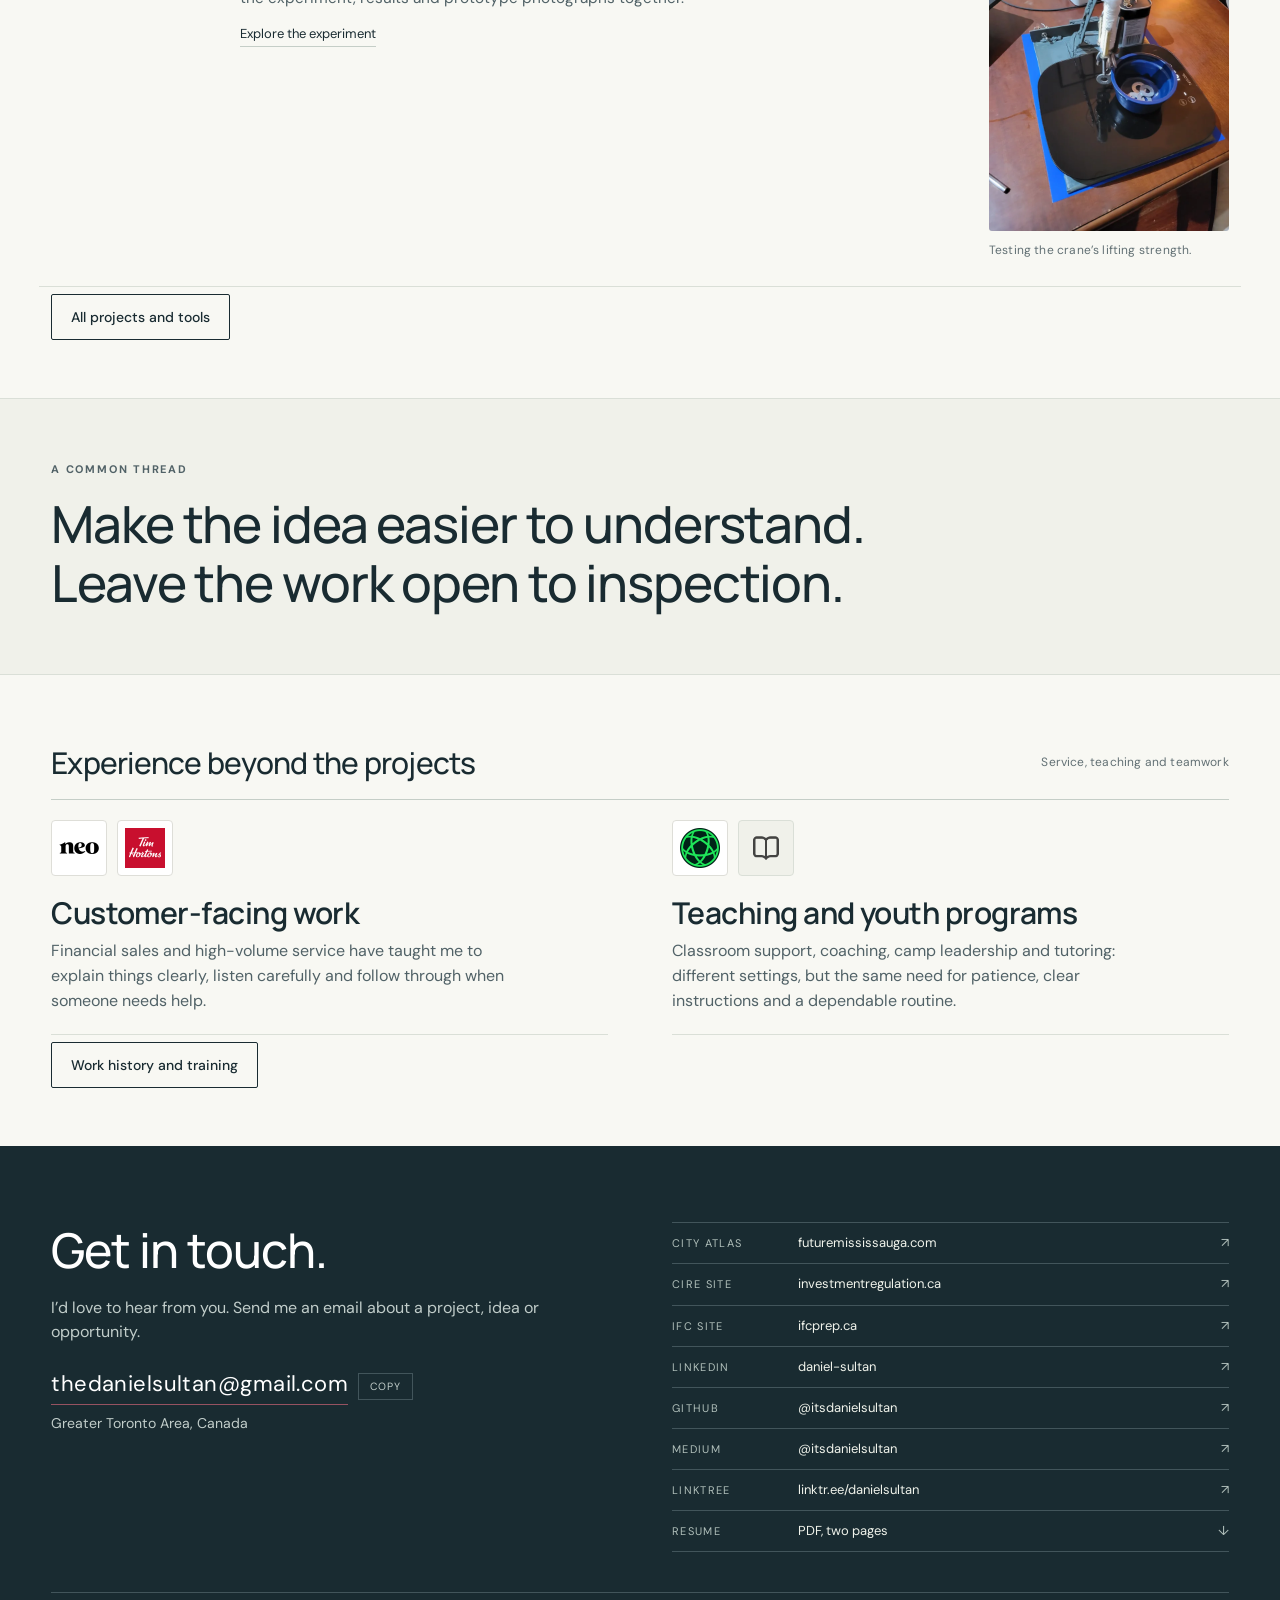
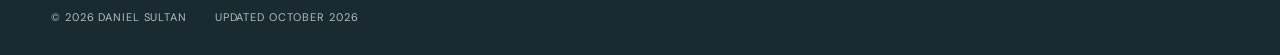
==== commit 1b5432ba: "Reflect the released Lisgar expansion and viewer refinements" ====
--- a/index.html
+++ b/index.html
@@ -88,8 +88,8 @@
         <div class="atlas-project-copy">
           <div><p class="eyebrow">Current project · 3D visual atlas</p><h2 id="future-title">A city taking shape.</h2></div>
           <div>
-            <p>I taught myself Blender to understand how Mississauga’s buildings and transit fit together. The atlas now covers 17 areas, with an interactive 3D explorer, existing-and-proposed views, and sources you can follow.</p>
-            <p>It keeps growing through drawings, reference photographs and local feedback. October’s release added Churchill Meadows and more detailed building studies, with a public record of corrections and remaining approximations.</p>
+            <p>I taught myself Blender to understand how Mississauga’s buildings and transit fit together. The atlas now covers 18 areas, with an interactive 3D explorer, existing-and-proposed views, and sources you can follow.</p>
+            <p>It keeps growing through drawings, reference photographs and local feedback. October’s releases added Churchill Meadows, Lisgar &amp; Argentia and more detailed building studies, with a public record of corrections and remaining approximations.</p>
             <p class="muted">An independent project, not an official City forecast. Retained proposals may change or never be built.</p>
             <div class="links"><a class="link" href="https://futuremississauga.com/">Explore the atlas</a><a class="link" href="future-mississauga.html">How I’m building it</a><a class="link" href="https://futuremississauga.com/accuracy-review.html">Sources and limitations</a></div>
           </div>
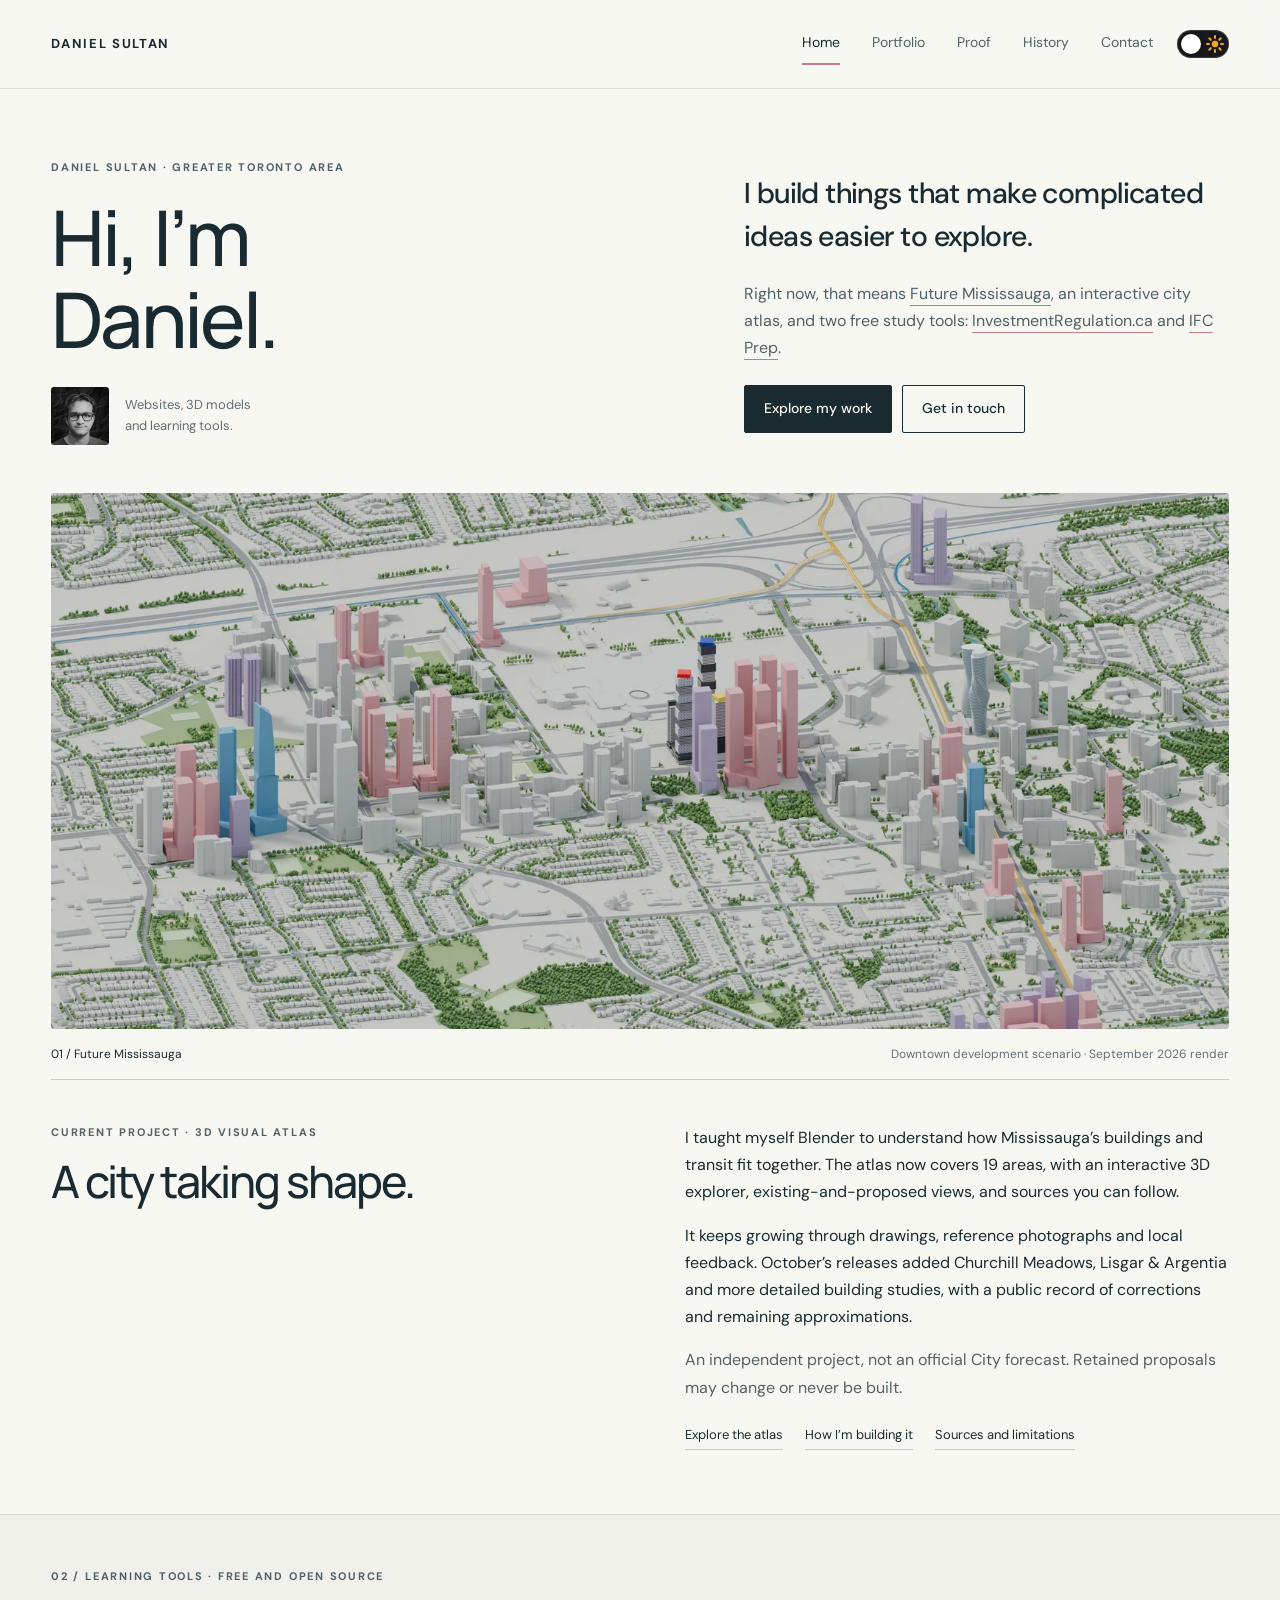
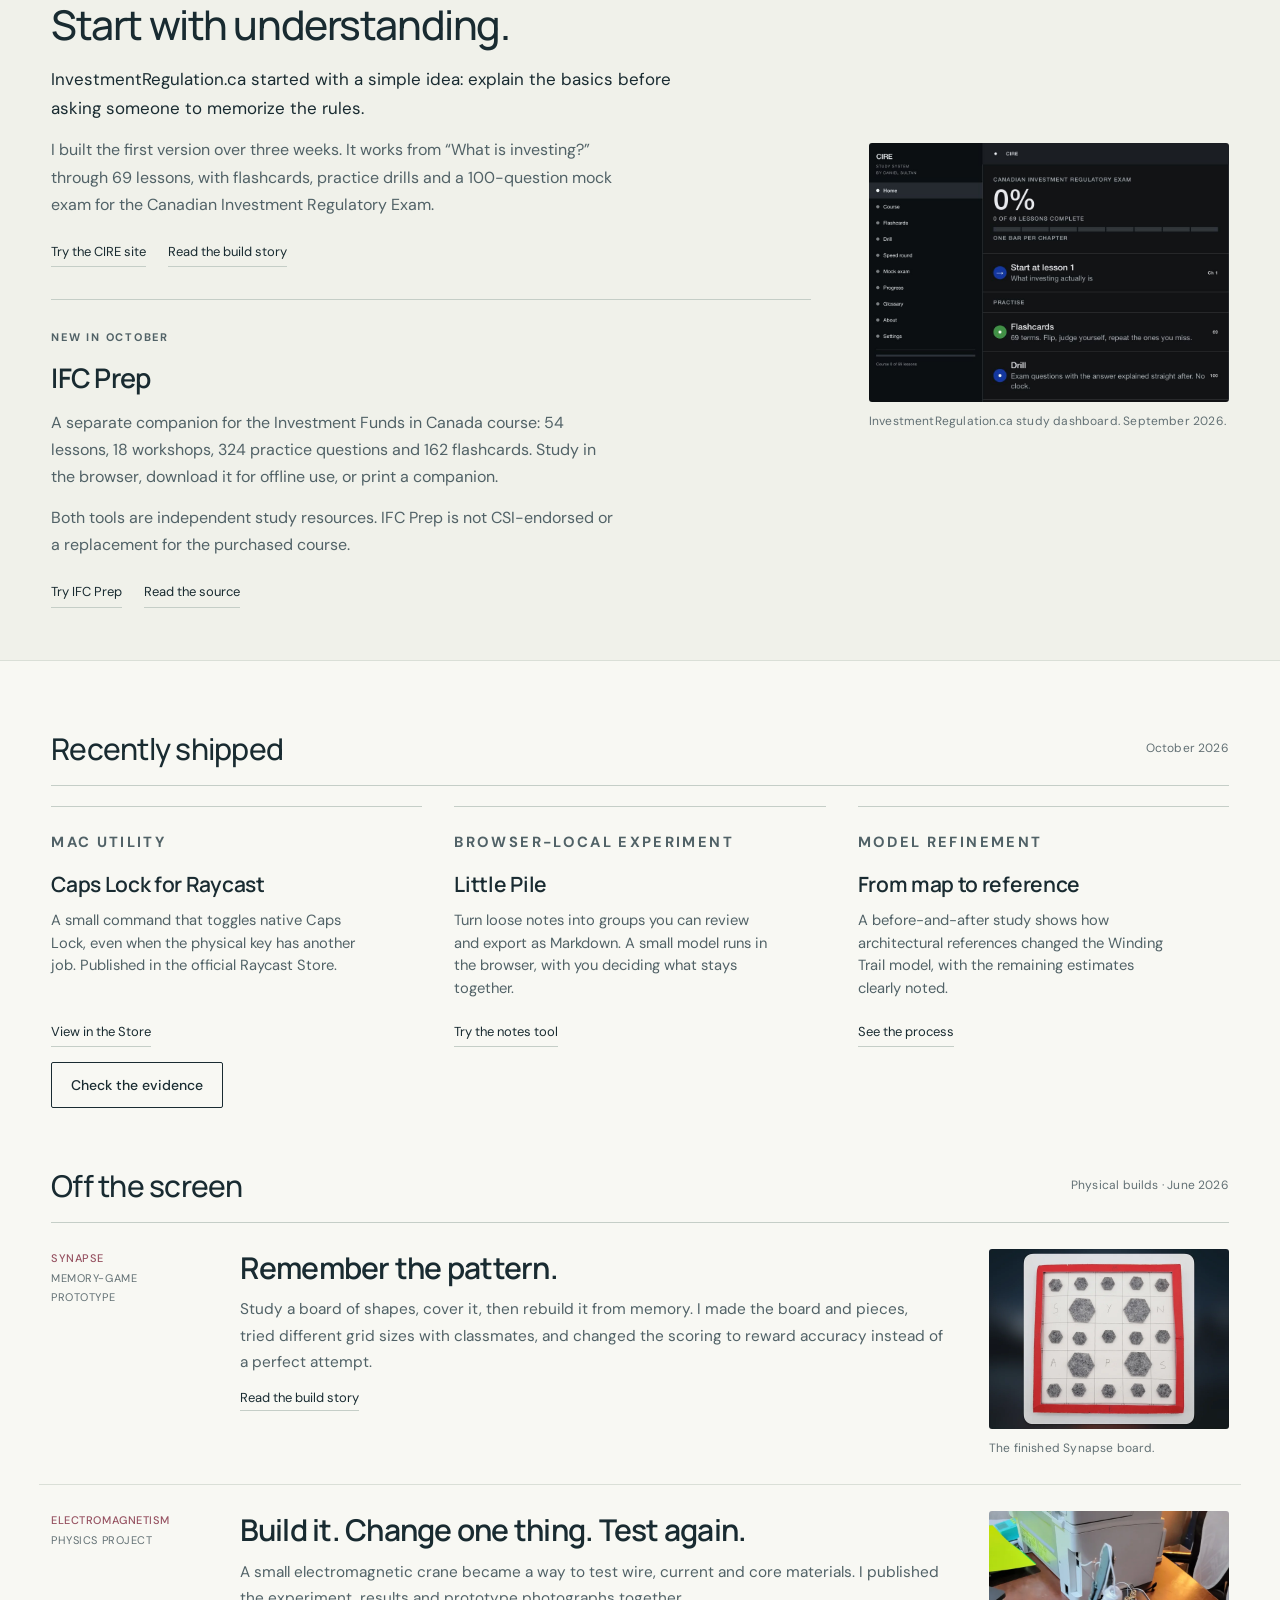
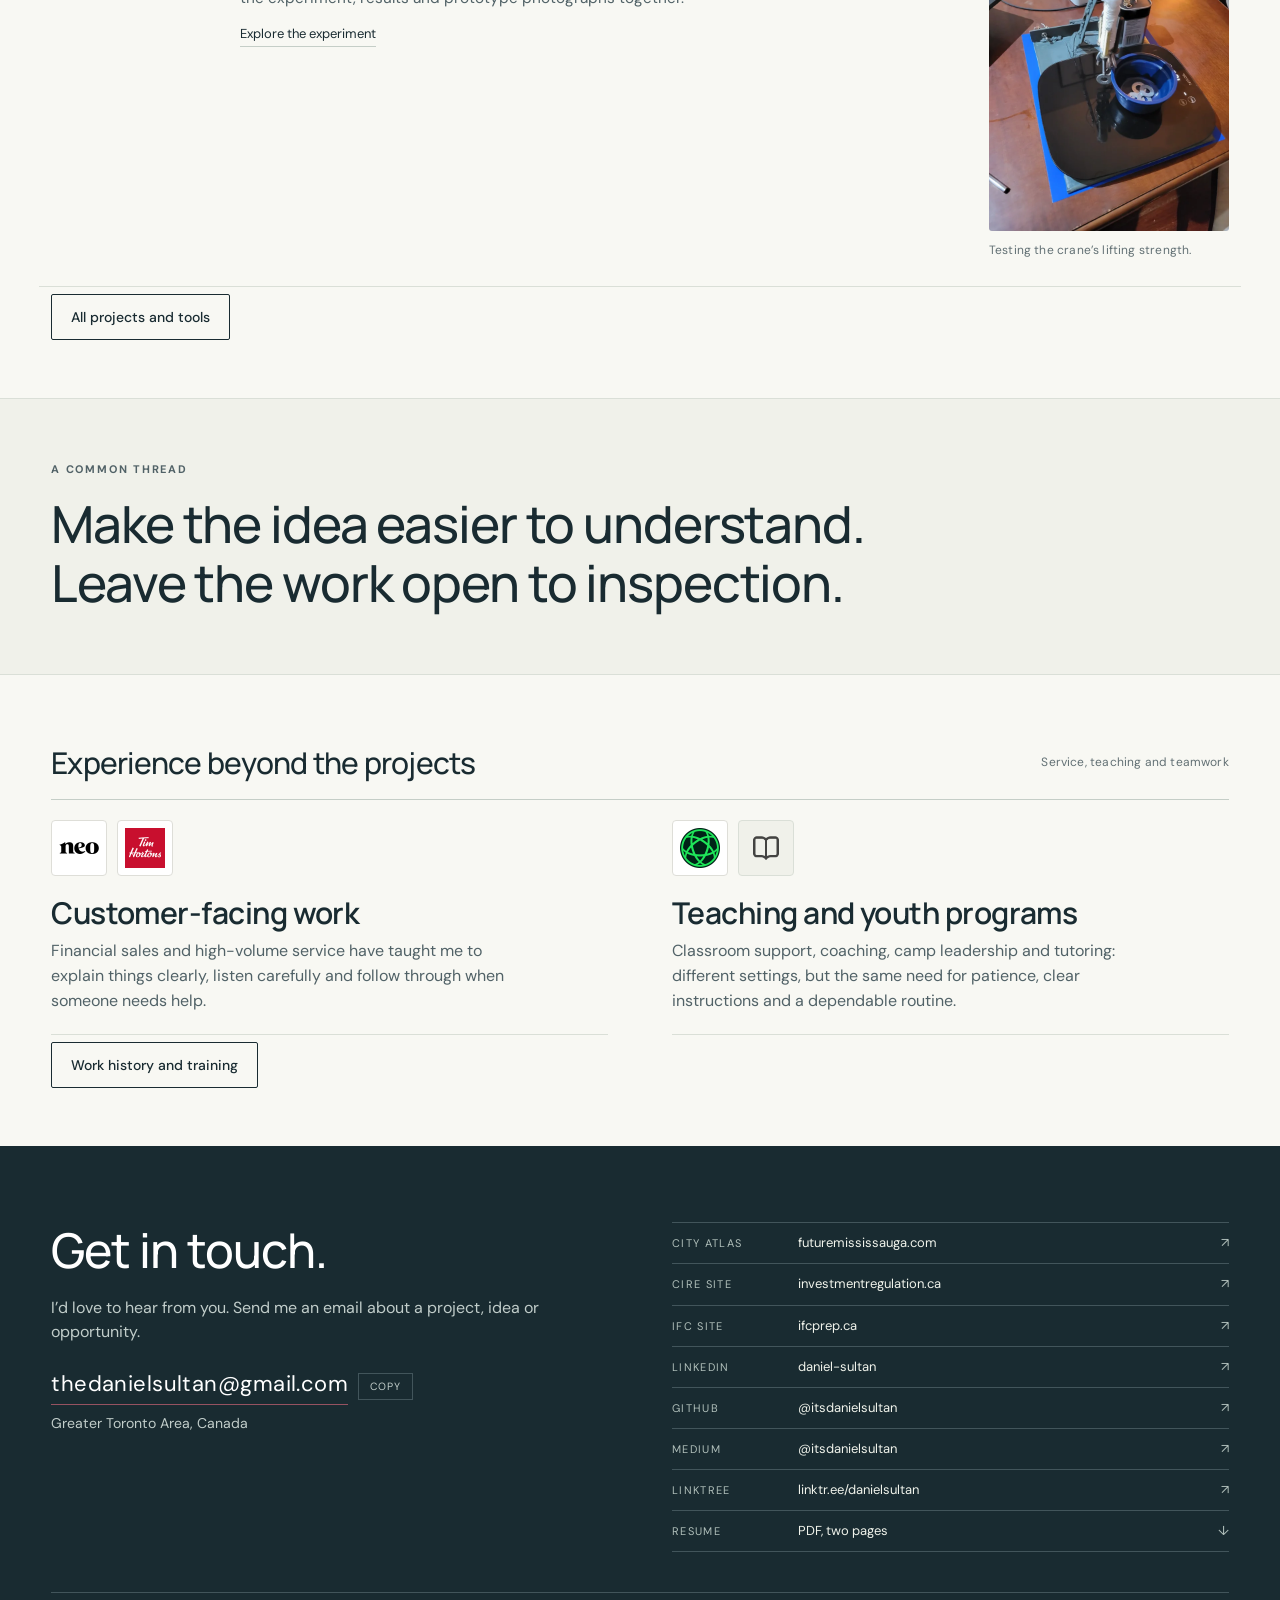
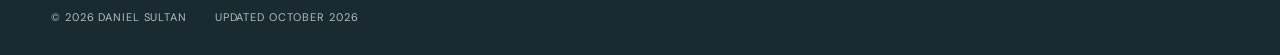
==== commit 3b828f3e: "Update atlas coverage after Meadowvale Village release" ====
--- a/index.html
+++ b/index.html
@@ -88,7 +88,7 @@
         <div class="atlas-project-copy">
           <div><p class="eyebrow">Current project · 3D visual atlas</p><h2 id="future-title">A city taking shape.</h2></div>
           <div>
-            <p>I taught myself Blender to understand how Mississauga’s buildings and transit fit together. The atlas now covers 18 areas, with an interactive 3D explorer, existing-and-proposed views, and sources you can follow.</p>
+            <p>I taught myself Blender to understand how Mississauga’s buildings and transit fit together. The atlas now covers 19 areas, with an interactive 3D explorer, existing-and-proposed views, and sources you can follow.</p>
             <p>It keeps growing through drawings, reference photographs and local feedback. October’s releases added Churchill Meadows, Lisgar &amp; Argentia and more detailed building studies, with a public record of corrections and remaining approximations.</p>
             <p class="muted">An independent project, not an official City forecast. Retained proposals may change or never be built.</p>
             <div class="links"><a class="link" href="https://futuremississauga.com/">Explore the atlas</a><a class="link" href="future-mississauga.html">How I’m building it</a><a class="link" href="https://futuremississauga.com/accuracy-review.html">Sources and limitations</a></div>
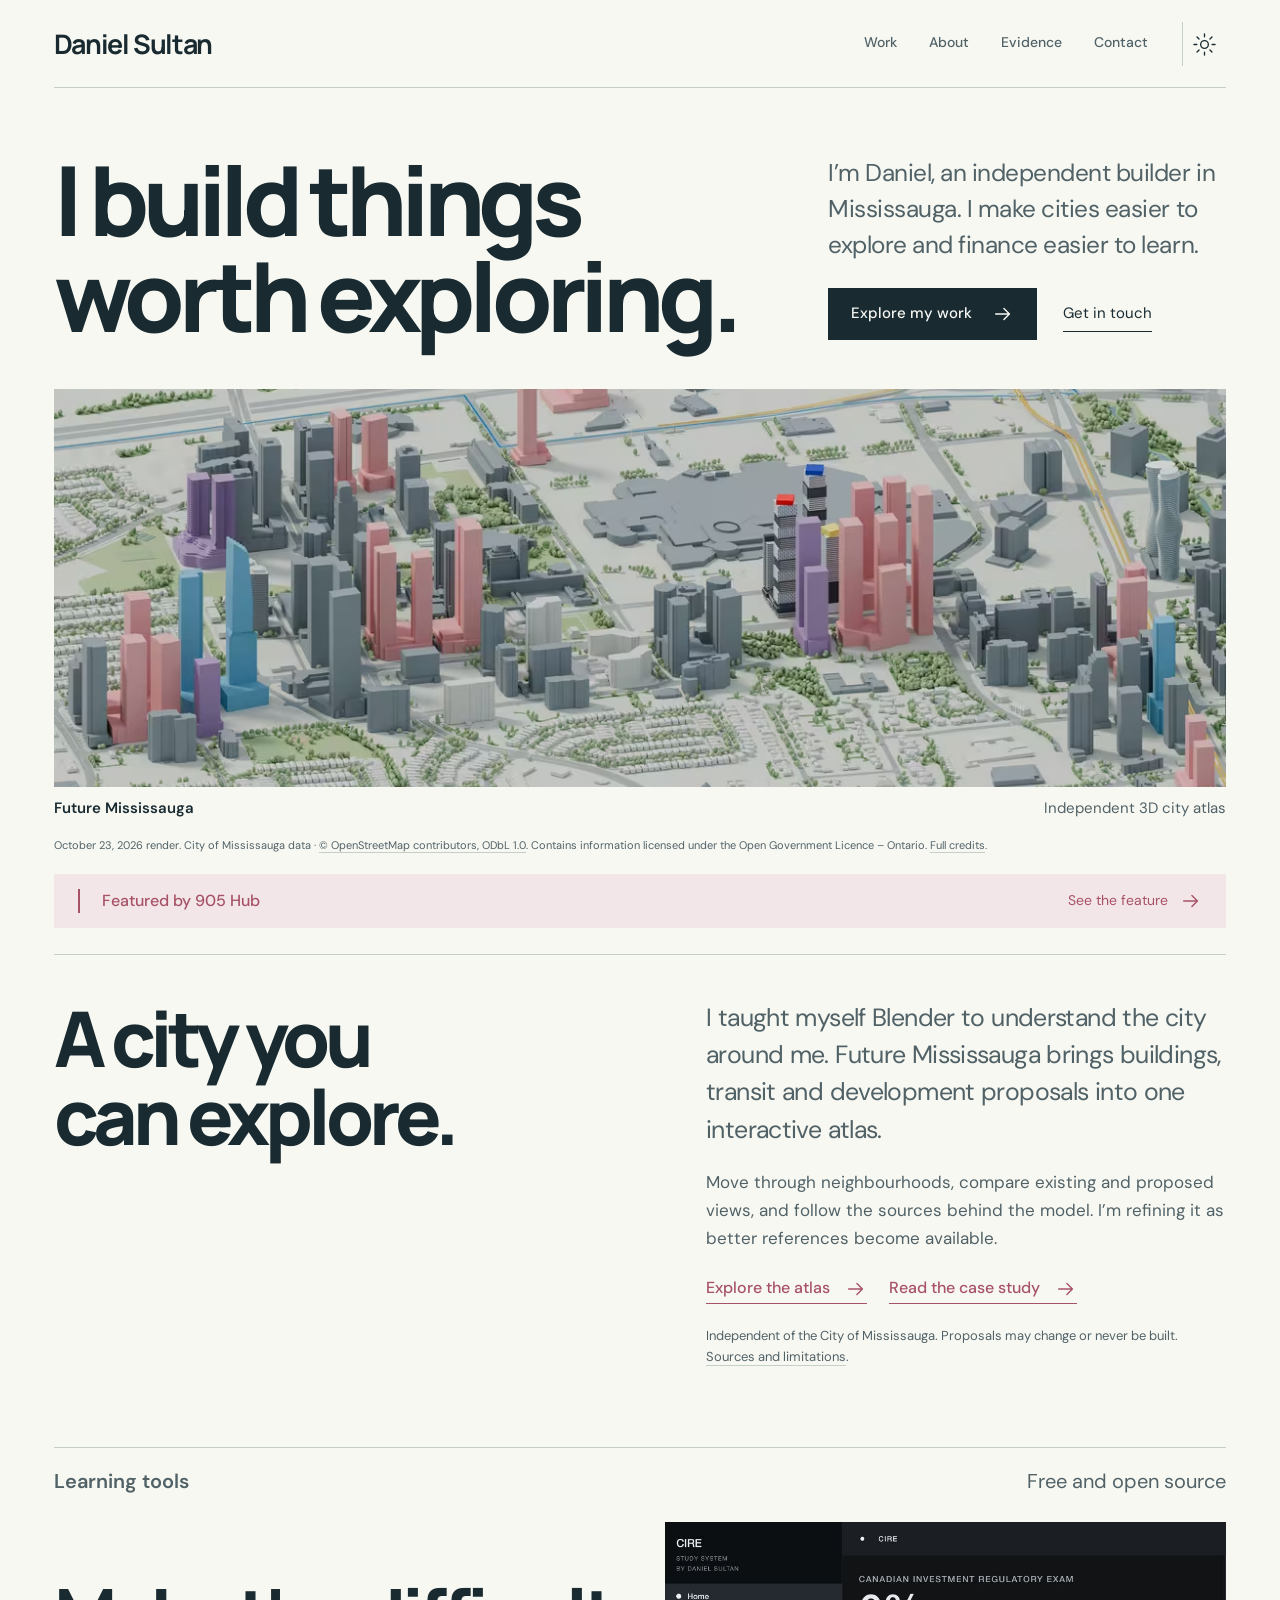
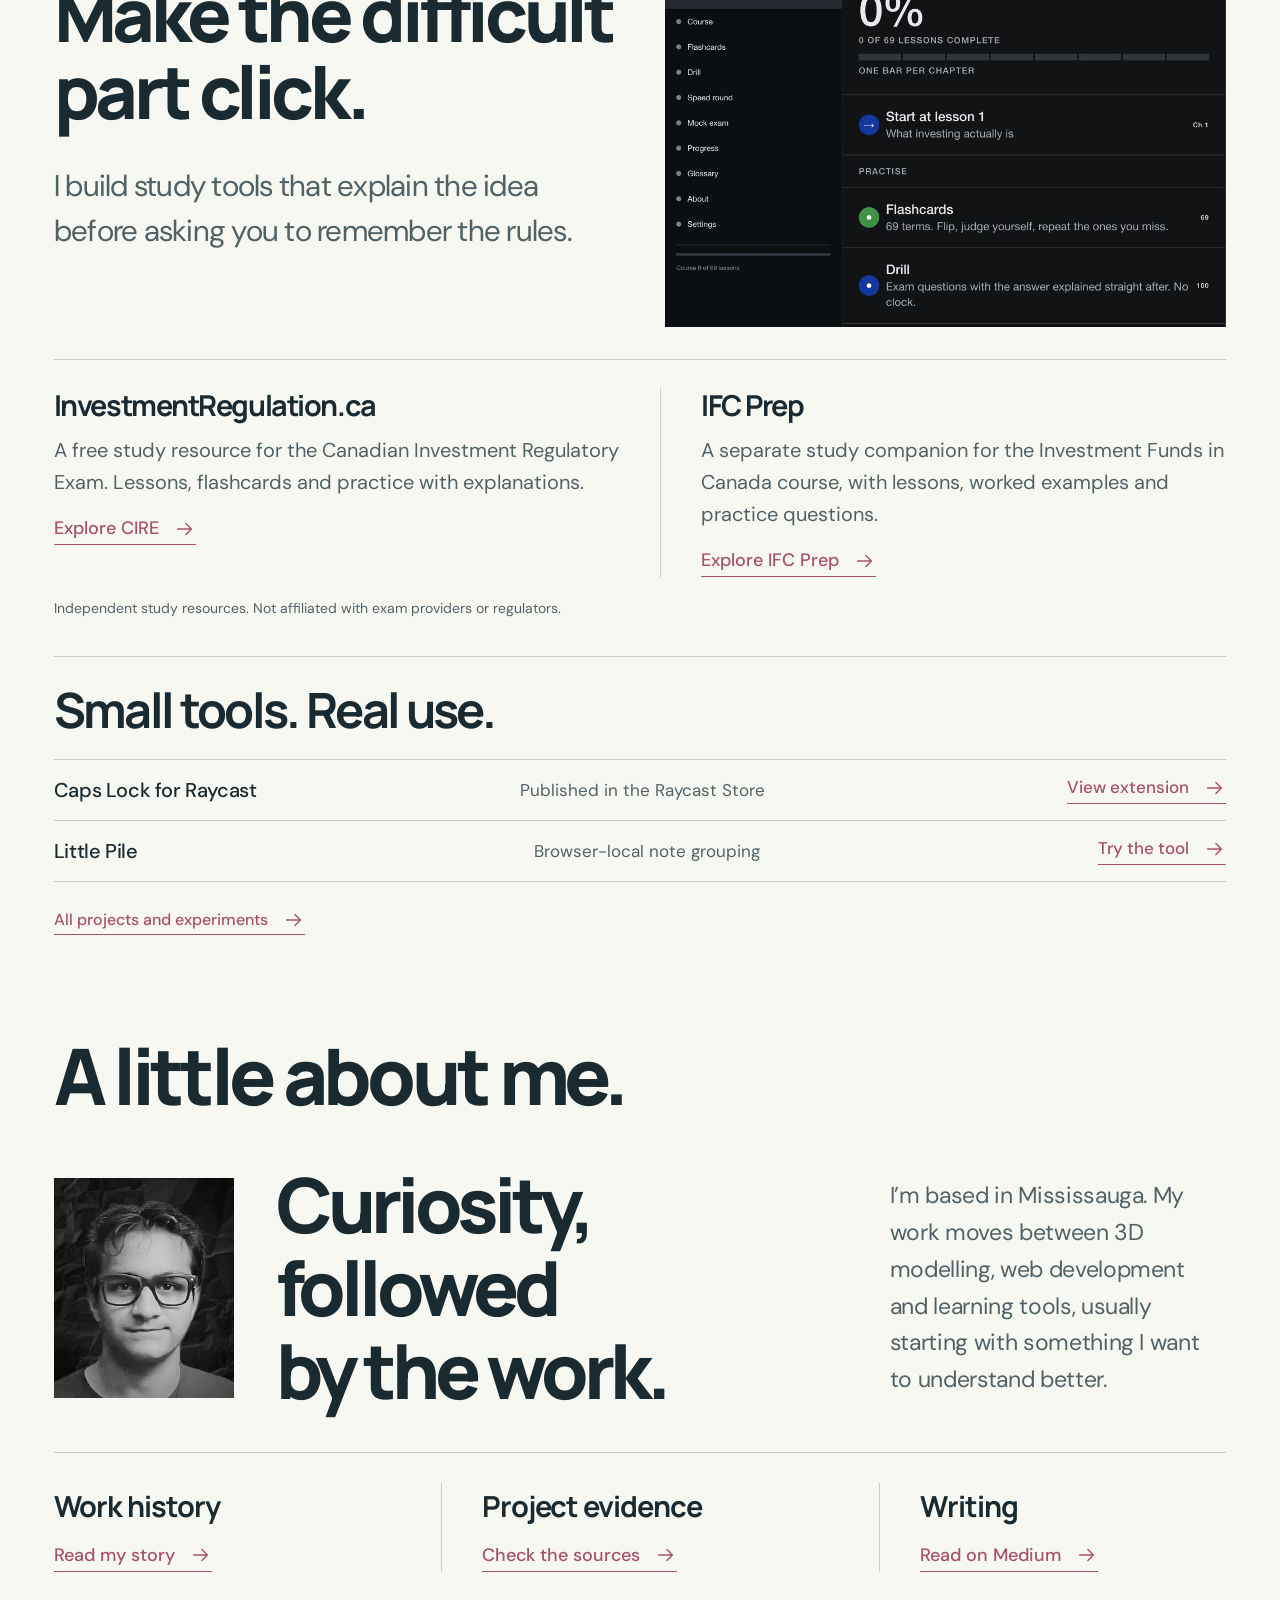
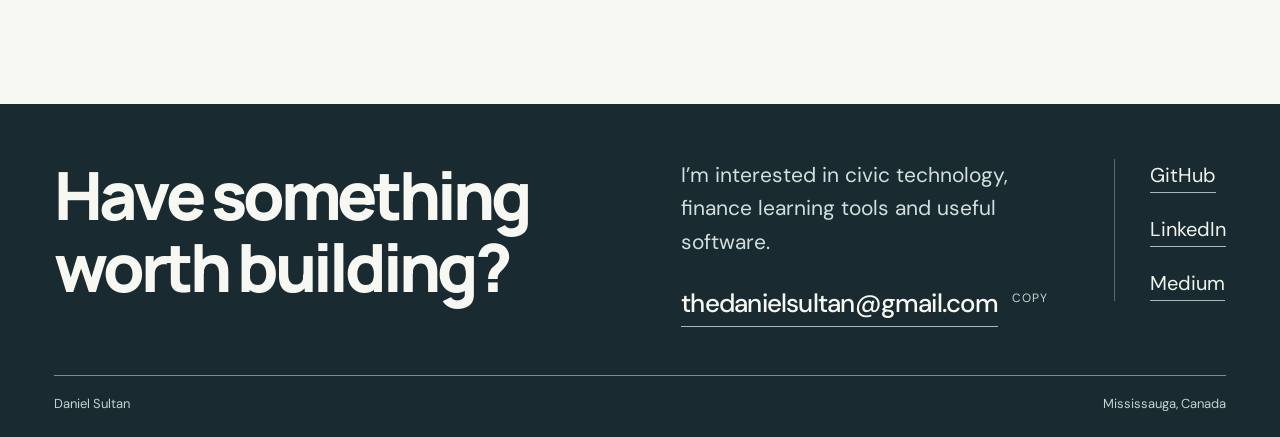
==== commit fd6d61bf: "Revamp portfolio around civic technology and learning tools" ====
--- a/index.html
+++ b/index.html
@@ -4,7 +4,7 @@
     <meta charset="UTF-8" />
     <meta name="viewport" content="width=device-width, initial-scale=1.0" />
     <link rel="canonical" href="https://danielsultan.ca/" />
-    <title>Daniel Sultan</title>
+    <title>Daniel Sultan | Civic technology, learning tools and useful software</title>
     <meta name="description" content="Daniel Sultan builds Future Mississauga, free CIRE and IFC study tools, and practical open-source software. Explore the projects, process and work history." />
     <meta property="og:title" content="Daniel Sultan" />
     <meta property="og:description" content="Explore Future Mississauga, InvestmentRegulation.ca, IFC Prep and practical open-source tools by Daniel Sultan." />
@@ -30,298 +30,27 @@
     </script>
     <link rel="stylesheet" href="styles.css?v=16" />
     <link rel="stylesheet" href="atlas.css?v=2" />
+    <link rel="stylesheet" href="revamp.css?v=20261023" />
     <link rel="icon" type="image/png" href="assets/favicon/openmoji-sunglasses-color.png?v=4" />
     <link rel="preconnect" href="https://fonts.googleapis.com" />
     <link rel="preconnect" href="https://fonts.gstatic.com" crossorigin />
-    <link href="https://fonts.googleapis.com/css2?family=DM+Sans:wght@400;500;600;700&amp;family=Manrope:wght@400;500;600;700&amp;display=swap" rel="stylesheet" />
-  </head>
+    <link href="https://fonts.googleapis.com/css2?family=DM+Sans:wght@400;500;600;700&amp;family=Manrope:wght@400;500;600;700;800&amp;display=swap" rel="stylesheet" />
+  <script type="application/ld+json">{"@context": "https://schema.org", "@type": "Person", "name": "Daniel Sultan", "url": "https://danielsultan.ca/", "image": "https://danielsultan.ca/assets/daniel-sultan-portrait.png", "description": "Independent builder in Mississauga creating civic visualizations, finance learning tools and useful software.", "sameAs": ["https://github.com/itsdanielsultan", "https://www.linkedin.com/in/daniel-sultan", "https://medium.com/@itsdanielsultan"], "knowsAbout": ["3D modelling", "Civic technology", "Web development", "Financial education"]}</script>
+</head>
 
   <body class="home">
     <a class="skip" href="#main">Skip to main content</a>
 
-    <header class="masthead">
-      <div class="frame">
-        <a class="wordmark" href="index.html">Daniel<span class="surname">&nbsp;Sultan</span></a>
-        <button class="nav-toggle" id="nav-toggle" type="button" aria-expanded="false" aria-controls="main-navigation" aria-label="Open main navigation"><span class="nav-toggle-icon" aria-hidden="true"></span></button>
-        <nav class="mainnav" id="main-navigation" aria-label="Main">
-          <a class="nav-home" href="index.html" aria-current="page">Home</a>
-          <a href="portfolio.html">Portfolio</a>
-          <a href="proof.html">Proof</a>
-          <a href="history.html">History</a>
-          <a href="contact.html">Contact</a>
-        </nav>
-        <button class="theme-toggle" id="theme-toggle" type="button" aria-label="Switch color theme" aria-pressed="false">
-          <span class="theme-toggle-track" aria-hidden="true"></span>
-        </button>
-      </div>
-    </header>
+    <header class="masthead"><div class="frame"><a class="wordmark" href="index.html" aria-label="Daniel Sultan, home">Daniel Sultan</a><button class="nav-toggle" id="nav-toggle" type="button" aria-expanded="false" aria-controls="main-navigation" aria-label="Open main navigation"><span class="nav-toggle-icon" aria-hidden="true"></span></button><nav class="mainnav" id="main-navigation" aria-label="Main"><a href="portfolio.html">Work</a><a href="about.html">About</a><a href="proof.html">Evidence</a><a href="contact.html">Contact</a></nav><button class="theme-toggle" id="theme-toggle" type="button" aria-label="Switch color theme" aria-pressed="false"><svg class="sun-icon" viewBox="0 0 24 24" aria-hidden="true"><circle cx="12" cy="12" r="4"/><path d="M12 1v3m0 16v3M1 12h3m16 0h3M4.2 4.2l2.1 2.1m11.4 11.4 2.1 2.1M4.2 19.8l2.1-2.1M17.7 6.3l2.1-2.1"/></svg><svg class="moon-icon" viewBox="0 0 24 24" aria-hidden="true"><path d="M20.5 14.6A9 9 0 0 1 9.4 3.5a9 9 0 1 0 11.1 11.1Z"/></svg></button></div></header>
 
     <main id="main">
-      <section class="atlas-intro frame" aria-labelledby="intro-title">
-        <div class="atlas-intro-grid">
-          <div>
-            <p class="eyebrow">Daniel Sultan · Greater Toronto Area</p>
-            <h1 class="statement" id="intro-title">Hi, I’m <br />Daniel.</h1>
-            <div class="intro-person">
-              <img src="assets/daniel-sultan-portrait.png" alt="Daniel Sultan" width="72" height="72" />
-              <p>Websites, 3D models<br />and learning tools.</p>
-            </div>
-          </div>
-          <div class="intro-current">
-            <p class="hero-lead">I build things that make complicated ideas easier to explore.</p>
-            <p class="standfirst">Right now, that means <a class="text-link" href="future-mississauga.html">Future Mississauga</a>, an interactive city atlas, and two free study tools: <a class="text-link" href="cire.html">InvestmentRegulation.ca</a> and <a class="text-link" href="https://ifcprep.ca/">IFC Prep</a>.</p>
-            <div class="actions">
-              <a class="btn btn-solid" href="portfolio.html">Explore my work</a>
-              <a class="btn btn-ghost" href="contact.html">Get in touch</a>
-            </div>
-          </div>
-        </div>
-      </section>
+<section class="revamp-hero frame" aria-labelledby="intro-title"><div class="hero-grid"><h1 id="intro-title">I build things<br>worth exploring.</h1><div class="hero-summary"><p>I’m Daniel, an independent builder in Mississauga. I make cities easier to explore and finance easier to learn.</p><div class="actions"><a class="btn btn-solid" href="portfolio.html">Explore my work<svg viewBox="0 0 24 24" aria-hidden="true"><path d="M4 12h15m-6-6 6 6-6 6"/></svg></a><a class="text-action" href="contact.html">Get in touch<svg viewBox="0 0 24 24" aria-hidden="true"><path d="M4 12h15m-6-6 6 6-6 6"/></svg></a></div></div></div></section>
+<section class="frame city-feature" aria-labelledby="future-title"><figure class="hero-media"><a href="future-mississauga.html" aria-label="Read the Future Mississauga case study"><img src="assets/work/future-mississauga-downtown-20261023.avif" alt="A real Future Mississauga 3D render of downtown, with existing buildings and retained development proposals." width="1200" height="750" fetchpriority="high" decoding="async"></a><figcaption><span>Future Mississauga</span><span>Independent 3D city atlas</span><span class="media-credits">October 23, 2026 render. City of Mississauga data · <a href="https://www.openstreetmap.org/copyright">© OpenStreetMap contributors, ODbL 1.0</a>. Contains information licensed under the Open Government Licence – Ontario. <a href="https://futuremississauga.com/sources.html">Full credits</a>.</span></figcaption></figure><a class="coverage-strip" href="https://www.instagram.com/905hub/p/Dd6sR2qFDEH/"><span>Featured by 905 Hub</span><span>See the feature <svg viewBox="0 0 24 24" aria-hidden="true"><path d="M4 12h15m-6-6 6 6-6 6"/></svg></span></a><div class="city-story"><h2 id="future-title">A city you<br> can explore.</h2><div><p class="large-copy">I taught myself Blender to understand the city around me. Future Mississauga brings buildings, transit and development proposals into one interactive atlas.</p><p>Move through neighbourhoods, compare existing and proposed views, and follow the sources behind the model. I’m refining it as better references become available.</p><div class="links"><a class="action-link" href="https://futuremississauga.com/explore.html">Explore the atlas<svg viewBox="0 0 24 24" aria-hidden="true"><path d="M4 12h15m-6-6 6 6-6 6"/></svg></a><a class="action-link" href="future-mississauga.html">Read the case study<svg viewBox="0 0 24 24" aria-hidden="true"><path d="M4 12h15m-6-6 6 6-6 6"/></svg></a></div><p class="source-note">Independent of the City of Mississauga. Proposals may change or never be built. <a href="https://futuremississauga.com/accuracy-review.html">Sources and limitations</a>.</p></div></div></section>
+<section class="frame learning-section" id="learning" aria-labelledby="learning-title"><div class="section-rule"><span>Learning tools</span><span>Free and open source</span></div><div class="learning-top"><div><h2 id="learning-title">Make the difficult<br>part click.</h2><p class="large-copy">I build study tools that explain the idea before asking you to remember the rules.</p></div><a class="study-image" href="cire.html" aria-label="Read about InvestmentRegulation.ca"><img src="assets/work/cire-study-screen.webp" width="1000" height="720" alt="InvestmentRegulation.ca dashboard, with lessons, flashcards and practice drills." loading="lazy" decoding="async"></a></div><div class="learning-pair"><article><h3>InvestmentRegulation.ca</h3><p>A free study resource for the Canadian Investment Regulatory Exam. Lessons, flashcards and practice with explanations.</p><a class="action-link" href="https://investmentregulation.ca/">Explore CIRE<svg viewBox="0 0 24 24" aria-hidden="true"><path d="M4 12h15m-6-6 6 6-6 6"/></svg></a></article><article><h3>IFC Prep</h3><p>A separate study companion for the Investment Funds in Canada course, with lessons, worked examples and practice questions.</p><a class="action-link" href="https://ifcprep.ca/">Explore IFC Prep<svg viewBox="0 0 24 24" aria-hidden="true"><path d="M4 12h15m-6-6 6 6-6 6"/></svg></a></article></div><p class="source-note">Independent study resources. Not affiliated with exam providers or regulators.</p></section>
+<section class="frame small-tools" aria-labelledby="tools-title"><h2 id="tools-title">Small tools. Real use.</h2><div class="tool-rows"><div><h3>Caps Lock for Raycast</h3><p>Published in the Raycast Store</p><a class="action-link" href="https://www.raycast.com/itsdanielsultan/caps-lock">View extension<svg viewBox="0 0 24 24" aria-hidden="true"><path d="M4 12h15m-6-6 6 6-6 6"/></svg></a></div><div><h3>Little Pile</h3><p>Browser-local note grouping</p><a class="action-link" href="https://itsdanielsultan.github.io/little-pile/">Try the tool<svg viewBox="0 0 24 24" aria-hidden="true"><path d="M4 12h15m-6-6 6 6-6 6"/></svg></a></div></div><div class="section-link"><a class="action-link" href="portfolio.html">All projects and experiments<svg viewBox="0 0 24 24" aria-hidden="true"><path d="M4 12h15m-6-6 6 6-6 6"/></svg></a></div></section>
+<section class="frame about-section" aria-labelledby="about-title"><h2 id="about-title">A little about me.</h2><div class="about-grid"><img src="assets/daniel-sultan-portrait.png" width="180" height="220" alt="Daniel Sultan" loading="lazy" decoding="async"><p class="about-statement">Curiosity, followed<br> by the work.</p><p>I’m based in Mississauga. My work moves between 3D modelling, web development and learning tools, usually starting with something I want to understand better.</p></div><div class="about-links"><div><h3>Work history</h3><a class="action-link" href="about.html">Read my story<svg viewBox="0 0 24 24" aria-hidden="true"><path d="M4 12h15m-6-6 6 6-6 6"/></svg></a></div><div><h3>Project evidence</h3><a class="action-link" href="proof.html">Check the sources<svg viewBox="0 0 24 24" aria-hidden="true"><path d="M4 12h15m-6-6 6 6-6 6"/></svg></a></div><div><h3>Writing</h3><a class="action-link" href="https://medium.com/@itsdanielsultan">Read on Medium<svg viewBox="0 0 24 24" aria-hidden="true"><path d="M4 12h15m-6-6 6 6-6 6"/></svg></a></div></div></section></main>
 
-      <section class="atlas-project frame" id="future-mississauga" aria-labelledby="future-title">
-        <figure class="atlas-cover">
-          <a href="future-mississauga.html" aria-label="Read about Future Mississauga">
-            <img src="assets/work/future-mississauga-downtown.webp" width="1600" height="1000" alt="Downtown Mississauga in my 3D atlas, with existing buildings, construction and proposed development around the Hurontario corridor." fetchpriority="high" decoding="async" />
-          </a>
-          <figcaption><span>01 / Future Mississauga</span><span>Downtown development scenario · September 2026 render</span></figcaption>
-        </figure>
-        <div class="atlas-project-copy">
-          <div><p class="eyebrow">Current project · 3D visual atlas</p><h2 id="future-title">A city taking shape.</h2></div>
-          <div>
-            <p>I taught myself Blender to understand how Mississauga’s buildings and transit fit together. The atlas now covers 19 areas, with an interactive 3D explorer, existing-and-proposed views, and sources you can follow.</p>
-            <p>It keeps growing through drawings, reference photographs and local feedback. October’s releases added Churchill Meadows, Lisgar &amp; Argentia and more detailed building studies, with a public record of corrections and remaining approximations.</p>
-            <p class="muted">An independent project, not an official City forecast. Retained proposals may change or never be built.</p>
-            <div class="links"><a class="link" href="https://futuremississauga.com/">Explore the atlas</a><a class="link" href="future-mississauga.html">How I’m building it</a><a class="link" href="https://futuremississauga.com/accuracy-review.html">Sources and limitations</a></div>
-          </div>
-        </div>
-      </section>
-
-      <section class="feature" id="learning">
-        <div class="frame feature-inner feature-inner--illustrated">
-          <div>
-            <p class="eyebrow">02 / Learning tools · Free and open source</p>
-            <h2>Start with understanding.</h2>
-            <p class="first">InvestmentRegulation.ca started with a simple idea: explain the basics before asking someone to memorize the rules.</p>
-            <p>I built the first version over three weeks. It works from “What is investing?” through 69 lessons, with flashcards, practice drills and a 100-question mock exam for the Canadian Investment Regulatory Exam.</p>
-            <div class="links"><a class="link" href="https://investmentregulation.ca/">Try the CIRE site</a><a class="link" href="cire.html">Read the build story</a></div>
-            <div class="project-followup">
-              <p class="eyebrow">New in October</p>
-              <h3>IFC Prep</h3>
-              <p>A separate companion for the Investment Funds in Canada course: 54 lessons, 18 workshops, 324 practice questions and 162 flashcards. Study in the browser, download it for offline use, or print a companion.</p>
-              <p class="muted">Both tools are independent study resources. IFC Prep is not CSI-endorsed or a replacement for the purchased course.</p>
-              <div class="links"><a class="link" href="https://ifcprep.ca/">Try IFC Prep</a><a class="link" href="https://github.com/itsdanielsultan/IFC-Prep">Read the source</a></div>
-            </div>
-          </div>
-          <figure class="project-photo">
-            <a href="cire.html" aria-label="Read how I built my CIRE course">
-              <img src="assets/work/cire-study-screen.webp" width="1000" height="720" alt="The CIRE study dashboard, showing course progress, flashcards and practice drills." loading="lazy" decoding="async" />
-            </a>
-            <figcaption>InvestmentRegulation.ca study dashboard. September 2026.</figcaption>
-          </figure>
-        </div>
-      </section>
-
-      <section class="band frame" id="proof-summary" aria-labelledby="recent-title">
-        <div class="rule-label"><h2 id="recent-title">Recently shipped</h2><span class="count">October 2026</span></div>
-        <div class="proof-grid">
-          <article class="proof-item">
-            <p class="eyebrow">Mac utility</p>
-            <h3>Caps Lock for Raycast</h3>
-            <p>A small command that toggles native Caps Lock, even when the physical key has another job. Published in the official Raycast Store.</p>
-            <a class="link" href="https://www.raycast.com/itsdanielsultan/caps-lock">View in the Store</a>
-          </article>
-          <article class="proof-item">
-            <p class="eyebrow">Browser-local experiment</p>
-            <h3>Little Pile</h3>
-            <p>Turn loose notes into groups you can review and export as Markdown. A small model runs in the browser, with you deciding what stays together.</p>
-            <a class="link" href="https://itsdanielsultan.github.io/little-pile/">Try the notes tool</a>
-          </article>
-          <article class="proof-item">
-            <p class="eyebrow">Model refinement</p>
-            <h3>From map to reference</h3>
-            <p>A before-and-after study shows how architectural references changed the Winding Trail model, with the remaining estimates clearly noted.</p>
-            <a class="link" href="future-mississauga.html#refinements">See the process</a>
-          </article>
-        </div>
-        <div class="section-link"><a class="btn btn-ghost" href="proof.html">Check the evidence</a></div>
-      </section>
-
-      <section class="band frame" id="projects">
-        <div class="rule-label"><h2>Off the screen</h2><span class="count">Physical builds · June 2026</span></div>
-        <div class="ledger-rows">
-          <a class="lrow lrow--illustrated" href="https://medium.com/@itsdanielsultan/i-wanted-to-build-a-game-1a72ee7dcdb5">
-            <div class="lrow-when"><strong>Synapse</strong><span>Memory-game prototype</span></div>
-            <div>
-              <h3>Remember the pattern.</h3>
-              <p class="plain">Study a board of shapes, cover it, then rebuild it from memory. I made the board and pieces, tried different grid sizes with classmates, and changed the scoring to reward accuracy instead of a perfect attempt.</p>
-              <span class="link">Read the build story</span>
-            </div>
-            <figure class="project-photo"><img src="assets/work/synapse-board-top-down.webp" width="960" height="720" alt="Top-down view of my Synapse memory-game prototype with a red frame and felt tiles." loading="lazy" decoding="async" /><figcaption>The finished Synapse board.</figcaption></figure>
-          </a>
-          <a class="lrow lrow--illustrated" href="https://itsdanielsultan.github.io/Physics-Website/">
-            <div class="lrow-when"><strong>Electromagnetism</strong><span>Physics project</span></div>
-            <div>
-              <h3>Build it. Change one thing. Test again.</h3>
-              <p class="plain">A small electromagnetic crane became a way to test wire, current and core materials. I published the experiment, results and prototype photographs together.</p>
-              <span class="link">Explore the experiment</span>
-            </div>
-            <figure class="project-photo project-photo--portrait"><img src="assets/work/electromagnetic-crane.webp" width="720" height="960" alt="My electromagnetic crane lifting a washer during a test on a digital scale." loading="lazy" decoding="async" /><figcaption>Testing the crane’s lifting strength.</figcaption></figure>
-          </a>
-        </div>
-        <div class="section-link"><a class="btn btn-ghost" href="portfolio.html">All projects and tools</a></div>
-      </section>
-
-      <section class="belief-band" id="belief">
-        <div class="frame belief-inner"><p class="eyebrow">A common thread</p><p class="belief-statement">Make the idea easier to understand. Leave the work open to inspection.</p></div>
-      </section>
-
-      <section class="band frame" id="history">
-        <div class="rule-label"><h2>Experience beyond the projects</h2><span class="count">Service, teaching and teamwork</span></div>
-        <div class="history-summary">
-          <div>
-            <div class="identity-strip" aria-hidden="true"><span class="identity-mark"><img src="assets/identity/neo-financial.png" alt="" width="160" height="160" loading="lazy" decoding="async" /></span><span class="identity-mark"><img src="assets/identity/tim-hortons.png" alt="" width="160" height="160" loading="lazy" decoding="async" /></span></div>
-            <h3>Customer-facing work</h3>
-            <p>Financial sales and high-volume service have taught me to explain things clearly, listen carefully and follow through when someone needs help.</p>
-          </div>
-          <div>
-            <div class="identity-strip" aria-hidden="true"><span class="identity-mark"><img src="assets/identity/sportstars.png" alt="" width="160" height="160" loading="lazy" decoding="async" /></span><span class="identity-mark identity-mark--symbol"><img src="assets/identity/book-open.png" alt="" width="96" height="96" loading="lazy" decoding="async" /></span></div>
-            <h3>Teaching and youth programs</h3>
-            <p>Classroom support, coaching, camp leadership and tutoring: different settings, but the same need for patience, clear instructions and a dependable routine.</p>
-          </div>
-        </div>
-        <div class="section-link"><a class="btn btn-ghost" href="history.html">Work history and training</a></div>
-      </section>
-    </main>
-
-    <footer class="night" id="contact">
-      <div class="frame">
-        <div class="contact-grid">
-          <div>
-            <h2>Get in touch.</h2>
-            <p>I’d love to hear from you. Send me an email about a project, idea or opportunity.</p>
-            <div class="mailrow">
-              <a class="mail" href="mailto:thedanielsultan@gmail.com">thedanielsultan@gmail.com</a>
-              <button class="copybtn no-print" type="button" id="copybtn" data-mail="thedanielsultan@gmail.com">Copy</button>
-            </div>
-            <p style="font-size:0.88rem">Greater Toronto Area, Canada</p>
-          </div>
-
-          <div class="directory">
-            <a href="https://futuremississauga.com/"><span>City atlas</span><span>futuremississauga.com</span><span>↗</span></a>
-            <a href="https://investmentregulation.ca"><span>CIRE site</span><span>investmentregulation.ca</span><span>↗</span></a>
-            <a href="https://ifcprep.ca/"><span>IFC site</span><span>ifcprep.ca</span><span>↗</span></a>
-            <a href="https://www.linkedin.com/in/daniel-sultan"><span>LinkedIn</span><span>daniel-sultan</span><span>↗</span></a>
-            <a href="https://github.com/itsdanielsultan"><span>GitHub</span><span>@itsdanielsultan</span><span>↗</span></a>
-            <a href="https://medium.com/@itsdanielsultan"><span>Medium</span><span>@itsdanielsultan</span><span>↗</span></a>
-            <a href="https://linktr.ee/danielsultan" rel="me"><span>Linktree</span><span>linktr.ee/danielsultan</span><span>↗</span></a>
-            <a href="assets/Daniel_Sultan_Resume.pdf"><span>Resume</span><span>PDF, two pages</span><span>↓</span></a>
-          </div>
-        </div>
-
-        <div class="colophon">
-          <span>© 2026 Daniel Sultan</span>
-          <span>Updated October 2026</span>
-        </div>
-      </div>
-    </footer>
-
-    <script>
-      (function () {
-        var navToggle = document.getElementById("nav-toggle");
-        var mainNavigation = document.getElementById("main-navigation");
-        if (navToggle && mainNavigation) {
-          var closeMainNavigation = function (returnFocus) {
-            mainNavigation.classList.remove("is-open");
-            navToggle.setAttribute("aria-expanded", "false");
-            navToggle.setAttribute("aria-label", "Open main navigation");
-            if (returnFocus) navToggle.focus();
-          };
-
-          navToggle.addEventListener("click", function () {
-            var willOpen = navToggle.getAttribute("aria-expanded") !== "true";
-            mainNavigation.classList.toggle("is-open", willOpen);
-            navToggle.setAttribute("aria-expanded", String(willOpen));
-            navToggle.setAttribute("aria-label", willOpen ? "Close main navigation" : "Open main navigation");
-          });
-
-          mainNavigation.addEventListener("click", function (event) {
-            if (event.target.closest("a")) closeMainNavigation(false);
-          });
-
-          document.addEventListener("keydown", function (event) {
-            if (event.key === "Escape" && navToggle.getAttribute("aria-expanded") === "true") {
-              closeMainNavigation(true);
-            }
-          });
-
-          var desktopNavigation = window.matchMedia("(min-width: 641px)");
-          var resetMobileNavigation = function (event) {
-            if (event.matches) closeMainNavigation(false);
-          };
-          if (desktopNavigation.addEventListener) {
-            desktopNavigation.addEventListener("change", resetMobileNavigation);
-          } else {
-            desktopNavigation.addListener(resetMobileNavigation);
-          }
-        }
-
-        var themeToggle = document.getElementById("theme-toggle");
-        if (themeToggle) {
-          var syncThemeToggle = function () {
-            var isDark = document.documentElement.dataset.theme === "dark";
-            themeToggle.setAttribute("aria-pressed", String(isDark));
-            themeToggle.setAttribute("aria-label", isDark ? "Switch to light mode" : "Switch to dark mode");
-          };
-
-          syncThemeToggle();
-          themeToggle.addEventListener("click", function () {
-            var nextTheme = document.documentElement.dataset.theme === "dark" ? "light" : "dark";
-            document.documentElement.dataset.theme = nextTheme;
-            try { localStorage.setItem("daniel-theme", nextTheme); } catch (error) {}
-            syncThemeToggle();
-          });
-        }
-
-        var copy = document.getElementById("copybtn");
-        if (copy) {
-          copy.addEventListener("click", async function () {
-            copy.textContent = "Copying";
-            try {
-              var copied = false;
-              if (navigator.clipboard && navigator.clipboard.writeText) {
-                try {
-                  await Promise.race([
-                    navigator.clipboard.writeText(copy.dataset.mail),
-                    new Promise(function (_, reject) {
-                      setTimeout(function () { reject(new Error("Clipboard timeout")); }, 800);
-                    })
-                  ]);
-                  copied = true;
-                } catch (error) {
-                  copied = false;
-                }
-              }
-              if (!copied) {
-                var input = document.createElement("textarea");
-                input.value = copy.dataset.mail;
-                input.setAttribute("readonly", "");
-                input.style.position = "fixed";
-                input.style.opacity = "0";
-                document.body.appendChild(input);
-                input.select();
-                copied = document.execCommand("copy");
-                input.remove();
-              }
-              if (!copied) throw new Error("Clipboard unavailable");
-              copy.textContent = "Copied";
-              setTimeout(function () { copy.textContent = "Copy"; }, 1800);
-            } catch (error) {
-              copy.textContent = "Use email link";
-              setTimeout(function () { copy.textContent = "Copy"; }, 1800);
-            }
-          });
-        }
-      })();
-    </script>
+    <footer class="night" id="contact"><div class="frame"><div class="footer-grid"><h2>Have something<br>worth building?</h2><div class="footer-contact"><p>I’m interested in civic technology, finance learning tools and useful software.</p><div class="mailrow"><a class="mail" href="mailto:thedanielsultan@gmail.com">thedanielsultan@gmail.com</a><button class="copybtn no-print" id="copybtn" type="button" data-mail="thedanielsultan@gmail.com">Copy</button></div></div><nav class="footer-social" aria-label="Social profiles"><a href="https://github.com/itsdanielsultan">GitHub</a><a href="https://www.linkedin.com/in/daniel-sultan">LinkedIn</a><a href="https://medium.com/@itsdanielsultan">Medium</a></nav></div><div class="colophon"><a href="index.html">Daniel Sultan</a><span>Mississauga, Canada</span></div></div></footer>
+    <script src="site.js?v=20261023" defer></script>
   </body>
 </html>
--- a/revamp.css
+++ b/revamp.css
@@ -0,0 +1,48 @@
+/* Portfolio refresh, October 2026. Original project media, editorial typography. */
+:root{--max:1440px;--gutter:clamp(22px,4.2vw,64px);--signal:#a75267;--rose:#a75267;--display:"Manrope",sans-serif;--body:"DM Sans",sans-serif;--press:#f3e6e8}
+:root[data-theme="dark"]{--signal:#eda8b8;--rose:#eda8b8;--press:#372a31}
+body{font-family:var(--body);font-size:17px;line-height:1.65}
+h1,h2,h3{font-family:var(--display);font-weight:700;letter-spacing:-.045em}
+.masthead{position:relative;background:var(--stock);border:0}
+.masthead .frame{min-height:88px;position:relative;gap:34px}
+.masthead .frame::after{content:"";height:1px;background:var(--rule);position:absolute;bottom:0;left:var(--gutter);right:var(--gutter)}
+.wordmark{font:700 clamp(21px,2.1vw,28px)/1.2 var(--display);letter-spacing:-.065em;text-transform:none;white-space:nowrap}
+.mainnav{gap:32px;overflow:visible}.mainnav a{font:500 14px/1.4 var(--body);padding-block:9px;letter-spacing:0;text-transform:none}
+.theme-toggle{width:44px;height:44px;min-width:44px;margin:0;padding:10px;border:0;border-left:1px solid var(--rule);border-radius:0;background:none;display:grid;place-items:center;color:var(--ink)}
+.theme-toggle svg{height:23px;width:23px;fill:none;stroke:currentColor;stroke-width:1.4;stroke-linecap:round;stroke-linejoin:round}.theme-toggle .moon-icon{display:none}:root[data-theme="dark"] .theme-toggle .moon-icon{display:block}:root[data-theme="dark"] .theme-toggle .sun-icon{display:none}
+.revamp-hero{padding-top:64px;padding-bottom:46px}.hero-grid{display:grid;grid-template-columns:minmax(0,1.8fr) minmax(0,1fr);gap:36px;align-items:center}
+.hero-grid h1{font:800 clamp(60px,7.55vw,108px)/.99 var(--display);letter-spacing:-.075em;margin:0;max-width:none;word-spacing:-.04em}
+.hero-summary>p{font-size:clamp(19px,1.9vw,26px);line-height:1.48;color:var(--ink-soft);margin:0;letter-spacing:-.02em}
+.actions{gap:26px;align-items:center;margin-top:28px}.btn{display:inline-flex;gap:20px;align-items:center;border-radius:0;padding:14px 22px;font:500 15px/1.4 var(--body)}
+.btn svg,.action-link svg,.text-action svg,.coverage-strip svg{width:22px;height:22px;flex:none;fill:none;stroke:currentColor;stroke-width:1.5;stroke-linecap:round;stroke-linejoin:round}
+.btn-solid{background:var(--ink);color:var(--stock);border:1px solid var(--ink)}.btn-solid:hover{background:var(--ink-soft);color:var(--stock)}
+.text-action{font-size:15px;border-bottom:1px solid currentColor;display:inline-flex;padding-block:5px;gap:8px}.text-action svg{display:none}
+.action-link{display:inline-flex;align-items:center;gap:15px;color:var(--signal);border-bottom:1px solid var(--signal);padding-bottom:3px;font-size:16px;font-weight:500;line-height:1.4}
+.action-link:hover,.text-action:hover{opacity:.75}.action-link:focus-visible,a:focus-visible,button:focus-visible{outline:2px solid var(--signal);outline-offset:5px}
+.hero-media{margin:0}.hero-media>a{display:block}.hero-media img{width:100%;aspect-ratio:2.95;object-fit:cover;object-position:center 54%;height:auto;border-radius:0}
+.hero-media figcaption{display:flex;justify-content:space-between;gap:16px;padding:9px 0 20px;color:var(--ink-soft);font-size:15px}.hero-media figcaption span:first-child{color:var(--ink);font-weight:600}
+.coverage-strip{display:flex;align-items:center;justify-content:space-between;gap:20px;background:var(--press);color:var(--signal);padding:15px 24px;margin:0 0 26px;font-size:16px;line-height:1.5}.coverage-strip>span:first-child{border-left:2px solid var(--signal);padding-left:22px;font-weight:500}.coverage-strip>span:last-child{display:flex;align-items:center;gap:12px;font-size:14px}
+.city-story{border-top:1px solid var(--rule);padding:44px 0 80px;display:grid;grid-template-columns:1.1fr 1fr;gap:80px}.city-story h2{font:800 clamp(44px,6vw,78px)/1.02 var(--display);letter-spacing:-.065em;margin:0}
+.large-copy{font-size:clamp(21px,1.95vw,27px);line-height:1.5;letter-spacing:-.025em;color:var(--ink-soft);margin:0 0 20px}.city-story p:not(.large-copy){color:var(--ink-soft);margin:0 0 20px}.city-story .links{margin:25px 0 22px}
+.source-note,.city-story p.source-note{font-size:13px;line-height:1.6;color:var(--ink-soft);margin:20px 0 0}.source-note a{border-bottom:1px solid var(--rule)}
+.section-rule{display:flex;justify-content:space-between;gap:20px;border-top:1px solid var(--rule);padding-top:17px;margin-bottom:24px;color:var(--ink-soft);font-size:16px}.section-rule span:first-child{font-weight:600}
+.learning-top{display:grid;grid-template-columns:1fr 1fr;gap:50px;align-items:center}.learning-top h2{font:800 clamp(43px,5.3vw,74px)/1.08 var(--display);letter-spacing:-.06em;margin:0 0 32px}.learning-top .large-copy{max-width:37ch}.study-image img{width:100%;height:auto;border-radius:0}.learning-pair{display:grid;grid-template-columns:1fr 1fr;gap:40px;border-top:1px solid var(--rule);margin-top:32px;padding-top:28px}.learning-pair article{min-width:0}.learning-pair article+article{border-left:1px solid var(--rule);padding-left:40px}.learning-pair h3{font-size:clamp(23px,2.25vw,32px);line-height:1.2;letter-spacing:-.05em;margin:0 0 12px;overflow-wrap:anywhere}.learning-pair p{font-size:17px;color:var(--ink-soft);line-height:1.6;margin:0 0 16px;max-width:55ch}.learning-section{padding-bottom:36px}
+.small-tools{padding-top:0;padding-bottom:78px}.small-tools h2{border-top:1px solid var(--rule);padding-top:24px;font-size:clamp(32px,3.8vw,52px);line-height:1.2;margin:0 0 20px;letter-spacing:-.055em}.tool-rows>div{display:grid;grid-template-columns:1.1fr 1.3fr auto;align-items:center;gap:24px;padding:16px 0;border-top:1px solid var(--rule)}.tool-rows>div:last-child{border-bottom:1px solid var(--rule)}.tool-rows h3{font:500 18px/1.4 var(--body);letter-spacing:-.02em;margin:0}.tool-rows p{font-size:15px;color:var(--ink-soft);margin:0}.tool-rows .action-link{font-size:15px}.small-tools .section-link{margin-top:23px}
+.about-section{padding-top:20px;padding-bottom:64px}.about-section>h2{font:800 clamp(40px,5.2vw,70px)/1.1 var(--display);letter-spacing:-.06em;margin:0 0 44px}.about-grid{display:grid;grid-template-columns:180px 1.7fr 1fr;gap:42px;align-items:center}.about-grid img{width:180px;height:220px;object-fit:cover;filter:grayscale(1);border-radius:0}.about-statement{font:800 clamp(36px,4.4vw,62px)/1.09 var(--display);letter-spacing:-.065em;color:var(--ink);margin:0}.about-grid>p:last-child{font-size:19px;line-height:1.6;letter-spacing:-.015em;color:var(--ink-soft);margin:0}.about-links{display:grid;grid-template-columns:1fr 1.15fr 1fr;gap:40px;padding-top:30px;border-top:1px solid var(--rule);margin-top:40px}.about-links>div+div{border-left:1px solid var(--rule);padding-left:40px}.about-links h3{font-size:24px;letter-spacing:-.035em;margin:0 0 10px}
+.night{margin-top:0;padding-top:55px;padding-bottom:24px;background:#192b31;color:#f8f8f3}.footer-grid{display:grid;grid-template-columns:1.5fr 1fr auto;gap:44px;align-items:start}.night h2{font:800 clamp(38px,4.2vw,60px)/1.08 var(--display);letter-spacing:-.06em;margin:0;max-width:none;color:#f8f8f3}.footer-contact p{font-size:18px;line-height:1.6;margin:0 0 24px;color:#d4dede}.mailrow{gap:8px;align-items:flex-start}.mailrow a.mail{font:500 clamp(16px,1.7vw,23px)/1.5 var(--body);letter-spacing:-.03em;overflow-wrap:anywhere;color:#f8f8f3;border-bottom:1px solid #abb9ba}.copybtn{border:0;padding:6px;font-size:12px;color:#c9d2d4}.footer-social{display:flex;flex-direction:column;gap:20px;border-left:1px solid #5b6a6f;padding-left:35px;font-size:17px}.footer-social a{width:fit-content;border-bottom:1px solid #a7b6b9}.colophon{border-top:1px solid #7b8a8e;margin-top:40px;padding-top:18px;display:flex;justify-content:space-between;gap:20px;font:400 13px/1.5 var(--body);letter-spacing:0;text-transform:none;color:#c5d1d2}.colophon a{color:inherit}
+/* Shared continuation on the project, evidence, history and contact routes. */
+.page-head{padding-top:64px;padding-bottom:16px}.page-head h1{font:800 clamp(44px,6vw,80px)/1.06 var(--display);letter-spacing:-.06em;max-width:22ch}.page-head>p.eyebrow{font-size:12px;letter-spacing:.06em;margin-bottom:18px}.band{padding-block:54px}.rule-label h2{font-weight:700}.prose h2,.prose h3,.feature h2{font-weight:700;letter-spacing:-.04em}.lrow h3{font-weight:700}.feature{background:var(--stock-edge)}.project-photo img{border-radius:0}.night .frame{max-width:1440px}.history-summary{padding-bottom:40px}.page-head .coverage-strip{margin-top:28px}.press-evidence{border-top:1px solid var(--rule);padding-top:24px}.nav-toggle{margin-left:auto}
+@media(min-width:1500px){.hero-grid h1{font-size:108px}}
+@media(max-width:1100px){.hero-grid{grid-template-columns:1.5fr 1fr;gap:30px}.hero-grid h1{font-size:7.2vw}.actions{gap:15px}.btn{padding:12px 16px;font-size:14px;gap:12px}.hero-summary>p{font-size:21px}.about-grid{grid-template-columns:140px 1.5fr 1fr;gap:28px}.about-grid img{width:140px;height:190px}.about-grid>p:last-child{font-size:17px}.footer-grid{grid-template-columns:1.3fr 1fr;gap:30px}.footer-social{grid-column:1/-1;flex-direction:row;border-left:0;padding-left:0;border-top:1px solid #5b6a6f;padding-top:20px;gap:28px}}
+@media(max-width:900px){.hero-grid{grid-template-columns:1fr;gap:27px}.revamp-hero{padding-top:44px;padding-bottom:36px}.hero-grid h1{font-size:clamp(54px,10.4vw,87px)}.hero-summary{max-width:590px}.hero-summary>p{font-size:22px}.actions{margin-top:22px}.hero-media img{aspect-ratio:2.15}.city-story{gap:40px}.city-story h2{font-size:clamp(43px,6.5vw,60px)}.learning-top{gap:30px}.learning-top h2{font-size:43px}.learning-top .large-copy{font-size:21px}.about-grid{grid-template-columns:120px 1fr;gap:28px}.about-grid img{width:120px;height:150px}.about-grid>p:last-child{grid-column:2}.about-statement{font-size:45px}.mainnav{gap:24px}.masthead .frame{gap:24px}}
+@media(max-width:760px){.city-story,.learning-top,.learning-pair{grid-template-columns:1fr}.city-story{padding:34px 0 52px;gap:24px}.city-story h2 br{display:none}.city-story h2{max-width:14ch}.learning-top h2{font-size:clamp(42px,7vw,56px);margin-bottom:24px}.learning-top .large-copy{max-width:36ch}.learning-top{gap:24px}.learning-pair{gap:28px}.learning-pair article+article{border-left:0;border-top:1px solid var(--rule);padding:26px 0 0}.learning-pair h3{font-size:27px}.section-rule{font-size:14px}.tool-rows>div{grid-template-columns:1fr auto;gap:6px 20px;padding:20px 0}.tool-rows h3{grid-column:1}.tool-rows p{grid-column:1}.tool-rows .action-link{grid-column:2;grid-row:1/3;font-size:14px}.small-tools{padding-bottom:48px}.about-links{gap:22px}.about-links>div+div{padding-left:22px}.about-links h3{font-size:20px}.about-links .action-link{font-size:14px;gap:5px}.about-links .action-link svg{width:17px}.footer-grid{grid-template-columns:1fr}.night h2{font-size:47px}.footer-contact p{max-width:36ch}.footer-social{grid-column:auto}.mailrow a.mail{font-size:23px}.coverage-strip{padding:14px 18px}.coverage-strip>span:first-child{padding-left:14px}}
+@media(max-width:640px){.masthead .frame{min-height:78px;gap:14px}.wordmark{font-size:24px}.nav-toggle{display:flex;width:40px;height:40px;border:0;padding:10px;order:2}.theme-toggle{order:3;border-left:0;width:35px;min-width:35px;padding:7px}.mainnav{position:absolute;top:78px;left:var(--gutter);right:var(--gutter);z-index:30;padding:12px 20px;background:var(--stock);border:1px solid var(--rule);display:none;margin:0;gap:0;flex-direction:column;box-shadow:0 12px 25px #0001}.mainnav.is-open{display:flex}.mainnav a{font-size:17px;padding:12px 0}.revamp-hero{padding-top:38px}.hero-grid h1{font-size:clamp(44px,10.7vw,67px);letter-spacing:-.07em;line-height:1.03}.hero-summary>p{font-size:20px}.hero-grid{gap:24px}.actions{gap:24px}.hero-media img{aspect-ratio:1.6}.hero-media figcaption{font-size:12px;padding-bottom:17px;gap:15px}.hero-media figcaption span:last-child{text-align:right}.coverage-strip{gap:12px;font-size:14px;margin-bottom:22px;padding:13px 14px}.coverage-strip>span:first-child{padding-left:12px}.coverage-strip>span:last-child{font-size:12px;gap:5px}.coverage-strip svg{width:18px}.city-story h2{font-size:44px}.large-copy{font-size:21px}.links{gap:14px 22px}.action-link{font-size:15px}.learning-pair h3{font-size:26px}.learning-pair p{font-size:16px}.small-tools h2{font-size:34px}.tool-rows>div{grid-template-columns:1fr;gap:8px}.tool-rows .action-link{grid-column:1;grid-row:auto;width:fit-content}.about-section{padding-top:0;padding-bottom:40px}.about-section>h2{font-size:40px;margin-bottom:30px}.about-grid{grid-template-columns:90px 1fr;gap:24px;align-items:start}.about-grid img{width:90px;height:120px}.about-statement{font-size:33px;line-height:1.12;letter-spacing:-.055em}.about-statement br{display:none}.about-grid>p:last-child{grid-column:1/-1;font-size:18px}.about-links{grid-template-columns:1fr;gap:22px;margin-top:30px;padding-top:25px}.about-links>div+div{border:0;border-top:1px solid var(--rule);padding:20px 0 0}.about-links h3{font-size:23px;margin-bottom:8px}.about-links .action-link{font-size:16px;gap:15px}.night{padding-top:38px}.night h2{font-size:42px}.footer-grid{gap:27px}.footer-contact p{font-size:18px}.mailrow a.mail{font-size:clamp(17px,5.1vw,23px)}.colophon{font-size:12px;margin-top:28px}.page-head{padding-top:40px}.page-head h1{font-size:clamp(41px,10vw,60px)}.band{padding-block:38px}.page-head .coverage-strip{margin-top:22px}}
+@media(prefers-reduced-motion:reduce){*{scroll-behavior:auto!important;transition:none!important;animation:none!important}}
+@media print{.mainnav,.theme-toggle,.nav-toggle,.footer-social,.copybtn{display:none!important}.hero-grid h1{font-size:46px}.hero-grid{grid-template-columns:1fr}.night{background:white;color:#192b31}.night h2,.night p,.night a{color:#192b31}}
+/* Optical spacing and source-image framing refinements after browser review. */
+.wordmark{letter-spacing:-.05em;word-spacing:.02em}.hero-grid h1{letter-spacing:-.065em;word-spacing:normal}.hero-media img{object-position:center top}.about-portrait{max-width:340px;justify-self:end}.about-portrait img{max-height:370px;object-fit:cover;filter:grayscale(1)}
+.hero-media img{object-position:center 55%}.hero-media figcaption{flex-wrap:wrap}.hero-media .media-credits{flex-basis:100%;font-size:11px;line-height:1.55;color:var(--ink-soft);font-weight:400;text-align:left!important}.media-credits a{border-bottom:1px solid var(--rule)}
+@media(max-width:900px){.hero-media img{object-position:center 15%}}
+/* Match downstream concept scale at wide desktop sizes. */
+@media(min-width:1101px){.section-rule{font-size:20px}.learning-top h2{font-size:clamp(70px,5.75vw,82px);line-height:1.05}.learning-top .large-copy{font-size:30px}.learning-pair p{font-size:20px}.learning-pair .action-link{font-size:18px}.learning-section>.source-note{font-size:14px}.tool-rows h3{font-size:20px}.tool-rows p{font-size:17px}.tool-rows .action-link{font-size:17px}.about-section>h2{font-size:78px}.about-statement{font-size:76px}.about-grid>p:last-child{font-size:23px}.about-links h3{font-size:29px}.about-links .action-link{font-size:18px}.night h2{font-size:clamp(62px,5.2vw,76px)}.footer-contact p{font-size:21px}.mailrow a.mail{font-size:26px}.footer-social{font-size:20px}}
+html{scroll-padding-top:36px}
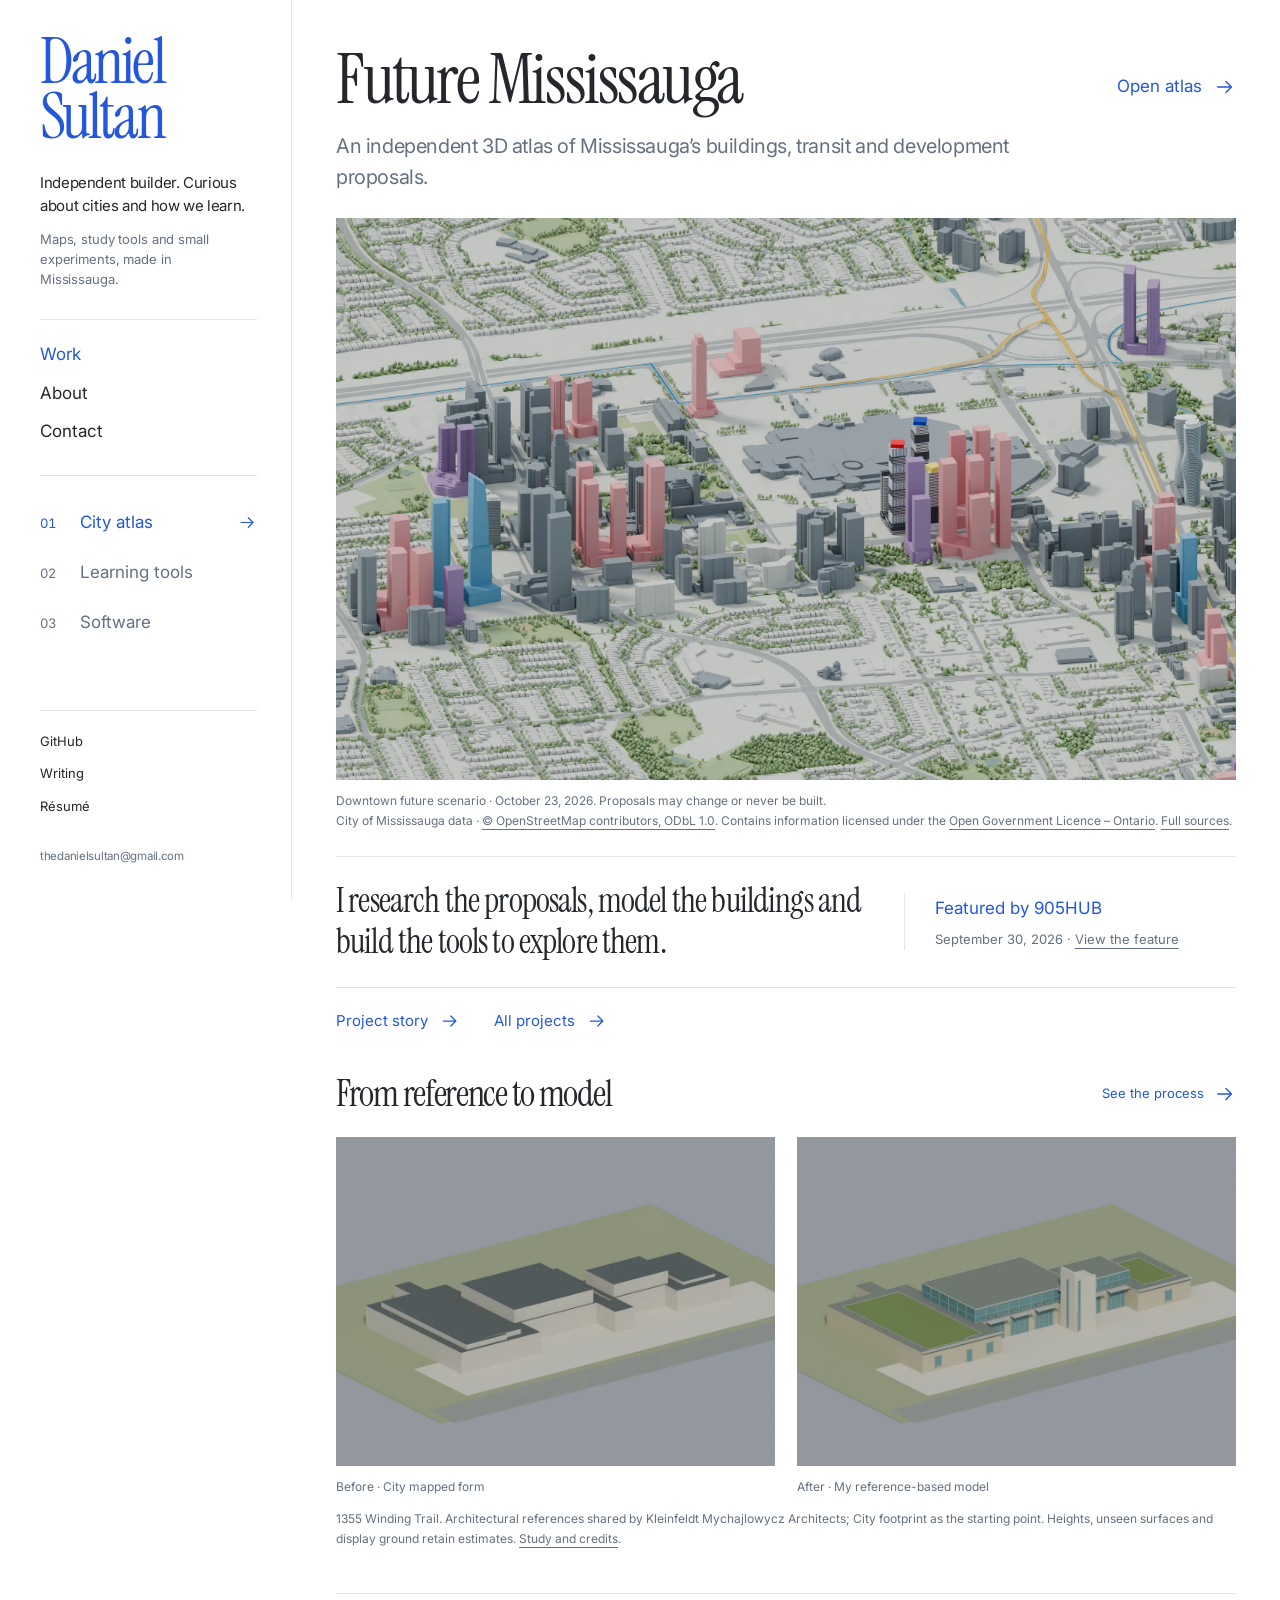
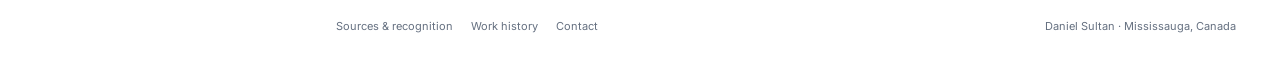
==== commit a07ebb8a: "Rebuild portfolio with a project canvas and responsive identity rail" ====
--- a/index.html
+++ b/index.html
@@ -1,56 +1,5 @@
-<!doctype html>
-<html lang="en">
-  <head>
-    <meta charset="UTF-8" />
-    <meta name="viewport" content="width=device-width, initial-scale=1.0" />
-    <link rel="canonical" href="https://danielsultan.ca/" />
-    <title>Daniel Sultan | Civic technology, learning tools and useful software</title>
-    <meta name="description" content="Daniel Sultan builds Future Mississauga, free CIRE and IFC study tools, and practical open-source software. Explore the projects, process and work history." />
-    <meta property="og:title" content="Daniel Sultan" />
-    <meta property="og:description" content="Explore Future Mississauga, InvestmentRegulation.ca, IFC Prep and practical open-source tools by Daniel Sultan." />
-    <meta property="og:type" content="profile" />
-    <meta property="og:url" content="https://danielsultan.ca/" />
-    <meta property="og:image" content="https://danielsultan.ca/assets/daniel-sultan-projects-social-card.png?v=2" />
-    <meta property="og:image:width" content="1200" />
-    <meta property="og:image:height" content="630" />
-    <meta property="og:image:alt" content="Daniel Sultan: currently building Future Mississauga and InvestmentRegulation.ca" />
-    <meta name="twitter:card" content="summary_large_image" />
-    <meta name="twitter:image" content="https://danielsultan.ca/assets/daniel-sultan-projects-social-card.png?v=2" />
-    <script>
-      (function () {
-        document.documentElement.classList.add("js");
-        try {
-          var savedTheme = localStorage.getItem("daniel-theme");
-          var preferredTheme = window.matchMedia("(prefers-color-scheme: dark)").matches ? "dark" : "light";
-          document.documentElement.dataset.theme = savedTheme === "dark" || savedTheme === "light" ? savedTheme : preferredTheme;
-        } catch (error) {
-          document.documentElement.dataset.theme = "light";
-        }
-      })();
-    </script>
-    <link rel="stylesheet" href="styles.css?v=16" />
-    <link rel="stylesheet" href="atlas.css?v=2" />
-    <link rel="stylesheet" href="revamp.css?v=20261023" />
-    <link rel="icon" type="image/png" href="assets/favicon/openmoji-sunglasses-color.png?v=4" />
-    <link rel="preconnect" href="https://fonts.googleapis.com" />
-    <link rel="preconnect" href="https://fonts.gstatic.com" crossorigin />
-    <link href="https://fonts.googleapis.com/css2?family=DM+Sans:wght@400;500;600;700&amp;family=Manrope:wght@400;500;600;700;800&amp;display=swap" rel="stylesheet" />
-  <script type="application/ld+json">{"@context": "https://schema.org", "@type": "Person", "name": "Daniel Sultan", "url": "https://danielsultan.ca/", "image": "https://danielsultan.ca/assets/daniel-sultan-portrait.png", "description": "Independent builder in Mississauga creating civic visualizations, finance learning tools and useful software.", "sameAs": ["https://github.com/itsdanielsultan", "https://www.linkedin.com/in/daniel-sultan", "https://medium.com/@itsdanielsultan"], "knowsAbout": ["3D modelling", "Civic technology", "Web development", "Financial education"]}</script>
-</head>
-
-  <body class="home">
-    <a class="skip" href="#main">Skip to main content</a>
-
-    <header class="masthead"><div class="frame"><a class="wordmark" href="index.html" aria-label="Daniel Sultan, home">Daniel Sultan</a><button class="nav-toggle" id="nav-toggle" type="button" aria-expanded="false" aria-controls="main-navigation" aria-label="Open main navigation"><span class="nav-toggle-icon" aria-hidden="true"></span></button><nav class="mainnav" id="main-navigation" aria-label="Main"><a href="portfolio.html">Work</a><a href="about.html">About</a><a href="proof.html">Evidence</a><a href="contact.html">Contact</a></nav><button class="theme-toggle" id="theme-toggle" type="button" aria-label="Switch color theme" aria-pressed="false"><svg class="sun-icon" viewBox="0 0 24 24" aria-hidden="true"><circle cx="12" cy="12" r="4"/><path d="M12 1v3m0 16v3M1 12h3m16 0h3M4.2 4.2l2.1 2.1m11.4 11.4 2.1 2.1M4.2 19.8l2.1-2.1M17.7 6.3l2.1-2.1"/></svg><svg class="moon-icon" viewBox="0 0 24 24" aria-hidden="true"><path d="M20.5 14.6A9 9 0 0 1 9.4 3.5a9 9 0 1 0 11.1 11.1Z"/></svg></button></div></header>
-
-    <main id="main">
-<section class="revamp-hero frame" aria-labelledby="intro-title"><div class="hero-grid"><h1 id="intro-title">I build things<br>worth exploring.</h1><div class="hero-summary"><p>I’m Daniel, an independent builder in Mississauga. I make cities easier to explore and finance easier to learn.</p><div class="actions"><a class="btn btn-solid" href="portfolio.html">Explore my work<svg viewBox="0 0 24 24" aria-hidden="true"><path d="M4 12h15m-6-6 6 6-6 6"/></svg></a><a class="text-action" href="contact.html">Get in touch<svg viewBox="0 0 24 24" aria-hidden="true"><path d="M4 12h15m-6-6 6 6-6 6"/></svg></a></div></div></div></section>
-<section class="frame city-feature" aria-labelledby="future-title"><figure class="hero-media"><a href="future-mississauga.html" aria-label="Read the Future Mississauga case study"><img src="assets/work/future-mississauga-downtown-20261023.avif" alt="A real Future Mississauga 3D render of downtown, with existing buildings and retained development proposals." width="1200" height="750" fetchpriority="high" decoding="async"></a><figcaption><span>Future Mississauga</span><span>Independent 3D city atlas</span><span class="media-credits">October 23, 2026 render. City of Mississauga data · <a href="https://www.openstreetmap.org/copyright">© OpenStreetMap contributors, ODbL 1.0</a>. Contains information licensed under the Open Government Licence – Ontario. <a href="https://futuremississauga.com/sources.html">Full credits</a>.</span></figcaption></figure><a class="coverage-strip" href="https://www.instagram.com/905hub/p/Dd6sR2qFDEH/"><span>Featured by 905 Hub</span><span>See the feature <svg viewBox="0 0 24 24" aria-hidden="true"><path d="M4 12h15m-6-6 6 6-6 6"/></svg></span></a><div class="city-story"><h2 id="future-title">A city you<br> can explore.</h2><div><p class="large-copy">I taught myself Blender to understand the city around me. Future Mississauga brings buildings, transit and development proposals into one interactive atlas.</p><p>Move through neighbourhoods, compare existing and proposed views, and follow the sources behind the model. I’m refining it as better references become available.</p><div class="links"><a class="action-link" href="https://futuremississauga.com/explore.html">Explore the atlas<svg viewBox="0 0 24 24" aria-hidden="true"><path d="M4 12h15m-6-6 6 6-6 6"/></svg></a><a class="action-link" href="future-mississauga.html">Read the case study<svg viewBox="0 0 24 24" aria-hidden="true"><path d="M4 12h15m-6-6 6 6-6 6"/></svg></a></div><p class="source-note">Independent of the City of Mississauga. Proposals may change or never be built. <a href="https://futuremississauga.com/accuracy-review.html">Sources and limitations</a>.</p></div></div></section>
-<section class="frame learning-section" id="learning" aria-labelledby="learning-title"><div class="section-rule"><span>Learning tools</span><span>Free and open source</span></div><div class="learning-top"><div><h2 id="learning-title">Make the difficult<br>part click.</h2><p class="large-copy">I build study tools that explain the idea before asking you to remember the rules.</p></div><a class="study-image" href="cire.html" aria-label="Read about InvestmentRegulation.ca"><img src="assets/work/cire-study-screen.webp" width="1000" height="720" alt="InvestmentRegulation.ca dashboard, with lessons, flashcards and practice drills." loading="lazy" decoding="async"></a></div><div class="learning-pair"><article><h3>InvestmentRegulation.ca</h3><p>A free study resource for the Canadian Investment Regulatory Exam. Lessons, flashcards and practice with explanations.</p><a class="action-link" href="https://investmentregulation.ca/">Explore CIRE<svg viewBox="0 0 24 24" aria-hidden="true"><path d="M4 12h15m-6-6 6 6-6 6"/></svg></a></article><article><h3>IFC Prep</h3><p>A separate study companion for the Investment Funds in Canada course, with lessons, worked examples and practice questions.</p><a class="action-link" href="https://ifcprep.ca/">Explore IFC Prep<svg viewBox="0 0 24 24" aria-hidden="true"><path d="M4 12h15m-6-6 6 6-6 6"/></svg></a></article></div><p class="source-note">Independent study resources. Not affiliated with exam providers or regulators.</p></section>
-<section class="frame small-tools" aria-labelledby="tools-title"><h2 id="tools-title">Small tools. Real use.</h2><div class="tool-rows"><div><h3>Caps Lock for Raycast</h3><p>Published in the Raycast Store</p><a class="action-link" href="https://www.raycast.com/itsdanielsultan/caps-lock">View extension<svg viewBox="0 0 24 24" aria-hidden="true"><path d="M4 12h15m-6-6 6 6-6 6"/></svg></a></div><div><h3>Little Pile</h3><p>Browser-local note grouping</p><a class="action-link" href="https://itsdanielsultan.github.io/little-pile/">Try the tool<svg viewBox="0 0 24 24" aria-hidden="true"><path d="M4 12h15m-6-6 6 6-6 6"/></svg></a></div></div><div class="section-link"><a class="action-link" href="portfolio.html">All projects and experiments<svg viewBox="0 0 24 24" aria-hidden="true"><path d="M4 12h15m-6-6 6 6-6 6"/></svg></a></div></section>
-<section class="frame about-section" aria-labelledby="about-title"><h2 id="about-title">A little about me.</h2><div class="about-grid"><img src="assets/daniel-sultan-portrait.png" width="180" height="220" alt="Daniel Sultan" loading="lazy" decoding="async"><p class="about-statement">Curiosity, followed<br> by the work.</p><p>I’m based in Mississauga. My work moves between 3D modelling, web development and learning tools, usually starting with something I want to understand better.</p></div><div class="about-links"><div><h3>Work history</h3><a class="action-link" href="about.html">Read my story<svg viewBox="0 0 24 24" aria-hidden="true"><path d="M4 12h15m-6-6 6 6-6 6"/></svg></a></div><div><h3>Project evidence</h3><a class="action-link" href="proof.html">Check the sources<svg viewBox="0 0 24 24" aria-hidden="true"><path d="M4 12h15m-6-6 6 6-6 6"/></svg></a></div><div><h3>Writing</h3><a class="action-link" href="https://medium.com/@itsdanielsultan">Read on Medium<svg viewBox="0 0 24 24" aria-hidden="true"><path d="M4 12h15m-6-6 6 6-6 6"/></svg></a></div></div></section></main>
-
-    <footer class="night" id="contact"><div class="frame"><div class="footer-grid"><h2>Have something<br>worth building?</h2><div class="footer-contact"><p>I’m interested in civic technology, finance learning tools and useful software.</p><div class="mailrow"><a class="mail" href="mailto:thedanielsultan@gmail.com">thedanielsultan@gmail.com</a><button class="copybtn no-print" id="copybtn" type="button" data-mail="thedanielsultan@gmail.com">Copy</button></div></div><nav class="footer-social" aria-label="Social profiles"><a href="https://github.com/itsdanielsultan">GitHub</a><a href="https://www.linkedin.com/in/daniel-sultan">LinkedIn</a><a href="https://medium.com/@itsdanielsultan">Medium</a></nav></div><div class="colophon"><a href="index.html">Daniel Sultan</a><span>Mississauga, Canada</span></div></div></footer>
-    <script src="site.js?v=20261023" defer></script>
-  </body>
-</html>
+<!doctype html><html lang="en"><head><meta charset="utf-8"><meta name="viewport" content="width=device-width, initial-scale=1"><title>Daniel Sultan | Independent builder in Mississauga</title><meta name="description" content="Maps, study tools and small experiments by Daniel Sultan. Explore Future Mississauga, free finance learning tools and published Mac software."><link rel="canonical" href="https://danielsultan.ca/"><meta property="og:title" content="Daniel Sultan | Independent builder in Mississauga"><meta property="og:description" content="Maps, study tools and small experiments by Daniel Sultan. Explore Future Mississauga, free finance learning tools and published Mac software."><meta property="og:type" content="website"><meta property="og:url" content="https://danielsultan.ca/"><meta property="og:image" content="https://danielsultan.ca/assets/work/downtown-native-20261023.webp"><meta property="og:image:alt" content="Future Mississauga, a 3D city atlas by Daniel Sultan"><meta name="twitter:card" content="summary_large_image"><link rel="icon" href="assets/favicon/openmoji-sunglasses-color.png"><link rel="preconnect" href="https://fonts.googleapis.com"><link rel="preconnect" href="https://fonts.gstatic.com" crossorigin><link href="https://fonts.googleapis.com/css2?family=Instrument+Serif:ital@0;1&amp;family=Inter:wght@400;450;500;550;600&amp;display=swap" rel="stylesheet"><link rel="stylesheet" href="studio.css?v=20261027a"><script src="studio.js?v=20261027a" defer></script><script type="application/ld+json">{"@context": "https://schema.org", "@type": "Person", "name": "Daniel Sultan", "url": "https://danielsultan.ca/", "sameAs": ["https://github.com/itsdanielsultan", "https://www.linkedin.com/in/daniel-sultan", "https://medium.com/@itsdanielsultan"], "description": "Independent builder in Mississauga, making city visualisations, learning tools and useful software."}</script></head><body class="home-page"><a class="skip-link" href="#main">Skip to content</a><aside class="identity-rail"><a class="identity-name" href="index.html" aria-label="Daniel Sultan, home">Daniel<br> Sultan</a><p class="identity-intro">Independent builder. Curious about cities and how we learn.</p><p class="identity-support">Maps, study tools and small experiments, made in Mississauga.</p><nav class="primary-nav" aria-label="Main"><a href="index.html" aria-current="page">Work</a><a href="about.html">About</a><a href="contact.html">Contact</a></nav><nav class="project-index" role="tablist" aria-orientation="vertical" aria-label="Selected work"><a href="#project-city" role="tab" id="tab-city" aria-controls="project-city" aria-selected="true" tabindex="0" data-project="city"><span class="project-number">01</span><span>City atlas</span><svg viewBox="0 0 24 24" aria-hidden="true"><path d="M4 12h15m-6-6 6 6-6 6"/></svg></a><a href="#project-learning" role="tab" id="tab-learning" aria-controls="project-learning" aria-selected="false" tabindex="-1" data-project="learning"><span class="project-number">02</span><span>Learning tools</span><svg viewBox="0 0 24 24" aria-hidden="true"><path d="M4 12h15m-6-6 6 6-6 6"/></svg></a><a href="#project-software" role="tab" id="tab-software" aria-controls="project-software" aria-selected="false" tabindex="-1" data-project="software"><span class="project-number">03</span><span>Software</span><svg viewBox="0 0 24 24" aria-hidden="true"><path d="M4 12h15m-6-6 6 6-6 6"/></svg></a></nav><div class="rail-footer"><div class="rail-profile-links"><a href="https://github.com/itsdanielsultan">GitHub</a><a href="https://medium.com/@itsdanielsultan">Writing</a><a href="assets/Daniel-Sultan-Resume-October-2026.pdf">Résumé</a></div><a class="rail-email" href="mailto:thedanielsultan@gmail.com">thedanielsultan@gmail.com</a></div></aside><div class="page-shell"><main id="main" tabindex="-1"><header class="canvas-heading"><div><h1 id="canvas-title">Future Mississauga</h1><p class="lead" id="canvas-intro">An independent 3D atlas of Mississauga’s buildings, transit and development proposals.</p></div><a class="canvas-action" href="https://futuremississauga.com/explore.html">Open atlas<svg viewBox="0 0 24 24" aria-hidden="true"><path d="M4 12h15m-6-6 6 6-6 6"/></svg></a></header>
+<section class="project-panel" id="project-city" role="tabpanel" aria-labelledby="tab-city" data-title="Future Mississauga" data-intro="An independent 3D atlas of Mississauga’s buildings, transit and development proposals." data-action="Open atlas" data-url="https://futuremississauga.com/explore.html"><figure class="media city-media"><a href="assets/work/downtown-native-20261023.webp" data-image><img src="assets/work/downtown-native-20261023.webp" alt="Downtown Mississauga in the real October 23 atlas render, with existing buildings and retained development proposals." fetchpriority="high" decoding="async"></a><figcaption>Downtown future scenario · October 23, 2026. Proposals may change or never be built.<br>City of Mississauga data · <a href="https://www.openstreetmap.org/copyright">© OpenStreetMap contributors, ODbL 1.0</a>. Contains information licensed under the <a href="https://www.ontario.ca/page/open-government-licence-ontario">Open Government Licence – Ontario</a>. <a href="https://futuremississauga.com/sources.html">Full sources</a>.</figcaption></figure><div class="contribution-row"><p class="contribution">I research the proposals, model the buildings and build the tools to explore them.</p><div class="project-proof"><a href="https://www.instagram.com/905hub/p/Dd6sR2qFDEH/">Featured by 905HUB<svg viewBox="0 0 24 24" aria-hidden="true"><path d="M4 12h15m-6-6 6 6-6 6"/></svg></a><p>September 30, 2026 · <a href="https://www.instagram.com/905hub/p/Dd6sR2qFDEH/">View the feature</a></p></div></div><div class="text-links"><a href="future-mississauga.html">Project story<svg viewBox="0 0 24 24" aria-hidden="true"><path d="M4 12h15m-6-6 6 6-6 6"/></svg></a><a href="portfolio.html">All projects<svg viewBox="0 0 24 24" aria-hidden="true"><path d="M4 12h15m-6-6 6 6-6 6"/></svg></a></div><section class="refinement-preview"><header class="section-heading"><h2>From reference to model</h2><a href="future-mississauga.html#refinements">See the process<svg viewBox="0 0 24 24" aria-hidden="true"><path d="M4 12h15m-6-6 6 6-6 6"/></svg></a></header><div class="comparison-pair"><figure class="media "><a href="assets/work/winding-trail-before.webp" data-image><img src="assets/work/winding-trail-before.webp" alt="The original City mapped form of 1355 Winding Trail." loading="lazy" decoding="async"></a><figcaption>Before · City mapped form</figcaption></figure><figure class="media "><a href="assets/work/winding-trail-after.webp" data-image><img src="assets/work/winding-trail-after.webp" alt="My reference-based exterior model of 1355 Winding Trail." loading="lazy" decoding="async"></a><figcaption>After · My reference-based model</figcaption></figure></div><p class="caption">1355 Winding Trail. Architectural references shared by Kleinfeldt Mychajlowycz Architects; City footprint as the starting point. Heights, unseen surfaces and display ground retain estimates. <a href="https://futuremississauga.com/reference-updates.html">Study and credits</a>.</p></section></section>
+<section class="project-panel" id="project-learning" role="tabpanel" aria-labelledby="tab-learning" data-title="Learning tools" data-intro="Two free, independent study companions for Canadian finance." data-action="View source" data-url="https://github.com/itsdanielsultan/Daniel-CIRE" hidden><div class="learning-pair"><article><figure class="media "><a href="assets/work/cire-study-screen.webp" data-image><img src="assets/work/cire-study-screen.webp" alt="InvestmentRegulation.ca course dashboard with lessons, flashcards and practice." loading="lazy" decoding="async"></a></figure><h2>InvestmentRegulation.ca</h2><p>Lessons, practice and review for the Canadian Investment Regulatory Exam.</p><a href="https://investmentregulation.ca/">Open CIRE<svg viewBox="0 0 24 24" aria-hidden="true"><path d="M4 12h15m-6-6 6 6-6 6"/></svg></a></article><article><figure class="media "><a href="assets/work/ifc-prep-home.jpg" data-image><img src="assets/work/ifc-prep-home.jpg" alt="IFC Prep dashboard with original lessons, flashcards and assessment practice." loading="lazy" decoding="async"></a></figure><h2>IFC Prep</h2><p>A separate companion for the Investment Funds in Canada course.</p><a href="https://ifcprep.ca/">Open IFC Prep<svg viewBox="0 0 24 24" aria-hidden="true"><path d="M4 12h15m-6-6 6 6-6 6"/></svg></a></article></div><div class="contribution-row learning-contribution"><p>I design the lessons, explanations and practice flow, then publish the code for others to inspect.</p><div><p>Free and open source.<br>Progress stays in the browser.</p></div></div><div class="text-links"><a href="cire.html">How I built them<svg viewBox="0 0 24 24" aria-hidden="true"><path d="M4 12h15m-6-6 6 6-6 6"/></svg></a><a href="https://github.com/itsdanielsultan/IFC-Prep">IFC source<svg viewBox="0 0 24 24" aria-hidden="true"><path d="M4 12h15m-6-6 6 6-6 6"/></svg></a></div><p class="caption">Independent study resources. Not affiliated with exam providers or regulators. CIRE screenshot: September 2026. IFC Prep screenshot: October 23, 2026.</p><section class="more-explore"><h2>More to explore</h2><div class="text-links"><a href="index.html#project-city">City atlas<svg viewBox="0 0 24 24" aria-hidden="true"><path d="M4 12h15m-6-6 6 6-6 6"/></svg></a><a href="index.html#project-software">Small software<svg viewBox="0 0 24 24" aria-hidden="true"><path d="M4 12h15m-6-6 6 6-6 6"/></svg></a><a href="portfolio.html">All projects<svg viewBox="0 0 24 24" aria-hidden="true"><path d="M4 12h15m-6-6 6 6-6 6"/></svg></a></div></section></section>
+<section class="project-panel" id="project-software" role="tabpanel" aria-labelledby="tab-software" data-title="Small software" data-intro="Native Mac utilities, browser experiments and public contributions." data-action="View Caps Lock" data-url="https://www.raycast.com/itsdanielsultan/caps-lock" hidden><figure class="media software-media"><a href="assets/work/caps-lock-store.jpg" data-image><img src="assets/work/caps-lock-store.jpg" alt="The official Raycast Store listing for Caps Lock, with Daniel Sultan credited as author." loading="lazy" decoding="async"></a><figcaption>Caps Lock in the Raycast Store. Real listing captured October 23, 2026.</figcaption></figure><div class="contribution-row"><div><h2 class="small-heading">Caps Lock for Raycast</h2><p>A TypeScript command and native Swift helper that keep Caps Lock accessible when the physical key is remapped.</p></div><div class="project-proof"><a href="https://github.com/raycast/extensions/pull/31864">Merged into Raycast<svg viewBox="0 0 24 24" aria-hidden="true"><path d="M4 12h15m-6-6 6 6-6 6"/></svg></a><p>Published October 13, 2026</p></div></div><div class="text-links"><a href="https://www.raycast.com/itsdanielsultan/caps-lock">Get the extension<svg viewBox="0 0 24 24" aria-hidden="true"><path d="M4 12h15m-6-6 6 6-6 6"/></svg></a><a href="https://github.com/raycast/extensions/tree/main/extensions/caps-lock">Inspect the source<svg viewBox="0 0 24 24" aria-hidden="true"><path d="M4 12h15m-6-6 6 6-6 6"/></svg></a></div><div class="small-project-list"><h2>Browser experiments</h2><a href="https://itsdanielsultan.github.io/little-pile/"><span>Little Pile</span><span>Group loose notes, locally</span><svg viewBox="0 0 24 24" aria-hidden="true"><path d="M4 12h15m-6-6 6 6-6 6"/></svg></a><a href="https://itsdanielsultan.github.io/scope-slip/"><span>Scope Slip</span><span>Turn a brief into a work outline</span><svg viewBox="0 0 24 24" aria-hidden="true"><path d="M4 12h15m-6-6 6 6-6 6"/></svg></a><a href="https://itsdanielsultan.github.io/pocket-outside/"><span>Pocket Outside</span><span>Make a plan for an outdoor break</span><svg viewBox="0 0 24 24" aria-hidden="true"><path d="M4 12h15m-6-6 6 6-6 6"/></svg></a></div></section>
+<noscript><p>Use the <a href="portfolio.html">complete project directory</a> to browse all work.</p><style>.project-panel[hidden]{display:block!important}.project-panel{margin-bottom:60px}</style></noscript></main><footer class="site-footer"><div><a href="proof.html">Sources &amp; recognition</a><a href="history.html">Work history</a><a href="contact.html">Contact</a></div><span>Daniel Sultan · Mississauga, Canada</span></footer></div><dialog class="image-viewer" aria-label="Project image"><button class="viewer-close" type="button" aria-label="Close image"><svg viewBox="0 0 24 24" aria-hidden="true"><path d="m6 6 12 12M18 6 6 18"/></svg></button><figure><img alt=""><figcaption></figcaption></figure><a class="viewer-original" href="#">Open original image</a></dialog></body></html>
--- a/studio.css
+++ b/studio.css
@@ -0,0 +1,15 @@
+:root{--paper:#fff;--ink:#24272c;--muted:#657080;--accent:#2457dc;--line:#e2e6eb;--wash:#f3f5f7;--rail:292px;--pad:44px;--serif:"Instrument Serif",Georgia,serif;--sans:"Inter",-apple-system,BlinkMacSystemFont,"Segoe UI",sans-serif}*{box-sizing:border-box}html{scroll-behavior:smooth;scroll-padding-top:30px}body{margin:0;background:var(--paper);color:var(--ink);font:400 16px/1.65 var(--sans);-webkit-font-smoothing:antialiased}a{color:var(--accent);text-decoration:none;text-underline-offset:4px}a:hover{text-decoration:underline}button{font:500 14px/1.4 var(--sans);cursor:pointer}button,a{-webkit-tap-highlight-color:transparent}button:focus-visible,a:focus-visible{outline:2px solid var(--accent);outline-offset:5px}button:disabled{cursor:default}img{display:block;max-width:100%;height:auto}h1,h2,h3,p,figure{margin:0}h1,h2,h3{font:400 42px/1.08 var(--serif);letter-spacing:-.035em}p+p{margin-top:16px}p{max-width:75ch}svg{width:22px;height:22px;fill:none;stroke:currentColor;stroke-width:1.5;stroke-linecap:round;stroke-linejoin:round;vertical-align:middle;flex:none}.skip-link{position:fixed;left:12px;top:-100px;background:#fff;padding:12px 20px;z-index:100;border:1px solid var(--accent)}.skip-link:focus{top:12px}.identity-rail{position:fixed;inset:0 auto 0 0;width:var(--rail);border-right:1px solid var(--line);padding:34px 34px 34px 40px;display:flex;flex-direction:column;overflow-y:auto;scrollbar-width:thin;background:#fff;z-index:10}.identity-name{font:400 64px/.86 var(--serif);letter-spacing:-.045em;width:fit-content;margin-bottom:28px}.identity-name:hover{text-decoration:none;color:#173dac}.identity-intro{font-size:15px;line-height:1.5;max-width:25ch;letter-spacing:-.025em}.identity-support{font-size:13px;line-height:1.55;color:var(--muted);margin-top:12px;max-width:26ch;letter-spacing:-.01em}.primary-nav{display:flex;flex-direction:column;gap:10px;border-top:1px solid var(--line);margin-top:30px;padding-top:20px}.primary-nav a{color:var(--ink);font-size:16px;width:fit-content}.primary-nav a[aria-current=page]{color:var(--accent)}.project-index{display:flex;flex-direction:column;border-top:1px solid var(--line);margin-top:30px;padding-top:23px;gap:2px}.project-index a{display:grid;grid-template-columns:30px minmax(0,1fr) 19px;gap:10px;align-items:center;color:var(--muted);min-height:48px;font-size:15px;line-height:1.4}.project-index a svg{width:19px;height:19px;visibility:hidden}.project-index a:hover{text-decoration:none;color:var(--accent)}.project-index a[aria-selected=true],.project-index a.is-active{color:var(--accent)}.project-index a[aria-selected=true] svg,.project-index a.is-active svg{visibility:visible}.project-number{font-size:13px;font-variant-numeric:tabular-nums}.rail-footer{margin-top:auto;padding-top:54px}.rail-profile-links{display:flex;flex-direction:column;gap:11px;border-top:1px solid var(--line);padding-top:20px}.rail-profile-links a{font-size:13px;color:var(--ink);width:fit-content}.rail-email{display:block;color:var(--muted);font-size:11.5px;margin-top:30px;letter-spacing:-.025em;overflow-wrap:anywhere}.page-shell{margin-left:var(--rail);padding:44px var(--pad) 0;max-width:1800px}.page-shell>main{max-width:1200px;margin-inline:auto;outline:none}.canvas-heading{display:flex;justify-content:space-between;gap:25px;align-items:flex-start;margin-bottom:25px}.canvas-heading>div{min-width:0;flex:1}.canvas-heading h1{font-size:clamp(48px,5.45vw,78px);line-height:1.03;letter-spacing:-.035em}.canvas-heading .lead{font:400 17px/1.55 var(--sans);color:var(--muted);margin-top:15px;max-width:80ch;letter-spacing:-.02em}.canvas-action{display:inline-flex;align-items:center;gap:12px;white-space:nowrap;font-size:15px;line-height:1.4;margin-top:31px;flex:none}.project-panel{animation:panel-enter .18s ease-out}.project-panel[hidden]{display:none}.media{width:100%;min-width:0;margin:0}.media>a[data-image]{display:block;cursor:zoom-in}.media img{width:100%;height:auto;background:var(--wash)}.media figcaption,.caption{font-size:11px;line-height:1.65;color:var(--muted);margin-top:11px;max-width:none}.media figcaption a,.caption a{text-decoration:underline;color:var(--muted)}.media figcaption p{font-size:inherit;line-height:inherit;margin:4px 0 0;max-width:none}.city-media img{aspect-ratio:1.6;object-fit:contain}.contribution-row{display:grid;grid-template-columns:1.6fr 1fr;gap:36px;border-top:1px solid var(--line);border-bottom:1px solid var(--line);padding:24px 0;margin-top:25px;align-items:center}.contribution{font:400 30px/1.2 var(--serif);letter-spacing:-.025em;max-width:35ch}.project-proof{border-left:1px solid var(--line);padding-left:30px;min-width:0}.project-proof>a{font-size:15px;display:inline-flex;align-items:center;gap:8px}.project-proof>a svg{display:none}.project-proof p{font-size:12px;color:var(--muted);line-height:1.6;margin-top:7px}.project-proof p a{color:inherit;text-decoration:underline}.text-links{display:flex;gap:14px 34px;align-items:center;flex-wrap:wrap;margin-top:22px}.text-links a{display:inline-flex;gap:12px;align-items:center;font-size:14px;line-height:1.5}.text-links a svg{width:20px;height:20px}.refinement-preview{margin-top:42px}.section-heading{display:flex;justify-content:space-between;gap:24px;align-items:center;margin-bottom:23px}.section-heading h2{font-size:37px}.section-heading>a{display:inline-flex;gap:10px;align-items:center;white-space:nowrap;font-size:13px}.comparison-pair{display:grid;grid-template-columns:1fr 1fr;gap:22px;margin-block:28px}.comparison-pair img{aspect-ratio:4/3;object-fit:contain}.refinement-preview .comparison-pair{margin-top:0;margin-bottom:12px}.learning-pair{display:grid;grid-template-columns:minmax(0,1fr) minmax(0,1fr);gap:24px}.learning-pair .media img{aspect-ratio:1.18;object-fit:cover;object-position:left top;border:1px solid var(--line)}.learning-pair h2{font-size:clamp(26px,3vw,43px);margin-top:23px;letter-spacing:-.04em;overflow-wrap:anywhere}.learning-pair p{font-size:15px;color:var(--muted);line-height:1.6;max-width:50ch;margin-top:12px}.learning-pair article>a{display:inline-flex;gap:12px;align-items:center;margin-top:14px;text-decoration:underline;font-size:15px}.learning-contribution{grid-template-columns:1.5fr 1fr;font-size:15px;color:var(--muted);margin-top:28px}.learning-contribution>div{border-left:1px solid var(--line);padding-left:30px}.more-explore{border-top:1px solid var(--line);margin-top:28px;padding-top:22px}.more-explore h2{font-size:32px}.more-explore .text-links{margin-top:14px}.software-media img{aspect-ratio:1.6;object-fit:cover;object-position:top}.small-heading{font-size:32px;margin-bottom:10px}.contribution-row:not(:has(.contribution)) p{font-size:15px;line-height:1.65}.small-project-list{margin-top:38px}.small-project-list h2{font-size:34px;margin-bottom:20px}.small-project-list>a{display:grid;grid-template-columns:1fr 1.6fr 20px;gap:20px;padding:18px 0;border-top:1px solid var(--line);font-size:15px;align-items:center}.small-project-list>a>span:nth-child(2){color:var(--muted);font-size:13px}.small-project-list>a:hover{text-decoration:none}.small-project-list>a:hover>span:first-child{text-decoration:underline}.site-footer{max-width:1200px;margin:44px auto 0;border-top:1px solid var(--line);padding:23px 0 24px;display:flex;gap:20px;justify-content:space-between;align-items:flex-start;color:var(--muted);font-size:11px}.site-footer>div{display:flex;gap:18px;flex-wrap:wrap}.site-footer a{color:var(--muted)}.site-footer>span{white-space:nowrap}.page-heading{margin-bottom:36px}.page-heading h1{font-size:clamp(48px,5.15vw,76px);line-height:1.08;max-width:24ch}.page-heading .lead{font:400 clamp(18px,1.6vw,22px)/1.5 var(--sans);letter-spacing:-.02em;color:var(--muted);margin-top:15px;max-width:76ch}.back-link{display:inline-flex;font-size:13px;gap:10px;margin-bottom:25px}.back-link:before{content:'←';font-family:var(--sans);font-size:15px}.essay-section{display:grid;grid-template-columns:minmax(170px,1fr) minmax(0,2.2fr);gap:36px;padding:30px 0;border-top:1px solid var(--line);margin-top:30px;position:relative}.essay-section>h2{font-size:34px;max-width:15ch;line-height:1.1}.essay-section>span{position:absolute;top:0;left:0}.section-body{min-width:0}.section-body p{font-size:16px;line-height:1.7}.section-body h3{font-size:28px;margin:26px 0 10px}.section-body .media{margin:23px 0}.section-body .text-links{margin-top:16px}.case-detail{display:grid;grid-template-columns:1fr 2.2fr;gap:36px;margin-top:30px;padding-bottom:8px}.case-detail h2{font-size:34px}.case-detail p{font-size:16px;line-height:1.7}.muted{color:var(--muted)}.section-body .muted,.case-detail .muted{font-size:14px}.about-profile{display:grid;grid-template-columns:280px minmax(0,1fr);gap:50px;align-items:start;margin:38px 0 42px}.about-profile figure{min-width:0}.about-profile img{width:100%;aspect-ratio:4/5;object-fit:cover;object-position:50% 30%;filter:grayscale(1)}.about-profile h2{font-size:38px;line-height:1.15;margin-top:7px;margin-bottom:24px;max-width:25ch}.about-profile p{font-size:17px;line-height:1.75;max-width:66ch}.about-profile .text-links{margin-top:30px}.compact-list{list-style:none;margin:0;padding:0}.compact-list li{border-top:1px solid var(--line);padding:14px 0;font-size:15px;line-height:1.6}.compact-list li:last-child{border-bottom:1px solid var(--line)}.about-email{font:400 clamp(24px,2.8vw,42px)/1.2 var(--serif);letter-spacing:-.025em;overflow-wrap:anywhere}.contact-address{border-block:1px solid var(--line);padding:30px 0;margin-block:38px;display:flex;flex-wrap:wrap;gap:22px;align-items:center}.contact-address>a{font:400 clamp(28px,3.5vw,50px)/1.2 var(--serif);letter-spacing:-.035em;overflow-wrap:anywhere}.contact-address button{background:white;border:1px solid var(--line);padding:11px 15px;color:var(--ink)}.contact-address button:hover{border-color:var(--accent);color:var(--accent)}.contact-link-row{display:grid;grid-template-columns:1fr 2fr;gap:28px;border-top:1px solid var(--line);padding:20px 0;align-items:start}.contact-link-row:last-child{border-bottom:1px solid var(--line)}.contact-link-name{font-size:17px}.contact-link-description{font-size:14px;color:var(--muted)}.history-intro{margin-bottom:30px;max-width:74ch;color:var(--muted)}.experience-row{padding:28px 0;border-top:1px solid var(--line)}.experience-meta{display:flex;justify-content:space-between;gap:20px;align-items:start}.experience-meta h2{font-size:32px}.experience-role{font-size:14px;margin-top:7px;color:var(--muted)}.experience-meta time{white-space:nowrap;font-size:12px;color:var(--muted);padding-top:8px}.experience-description{font-size:15px;line-height:1.7;max-width:75ch;margin-top:15px}.work-directory{border-top:1px solid var(--line)}.directory-entry{display:grid;grid-template-columns:35px minmax(0,1.2fr) minmax(0,1fr);gap:24px;padding:34px 0;border-bottom:1px solid var(--line)}.entry-number{font-size:12px;color:var(--muted);padding-top:7px;font-variant-numeric:tabular-nums}.entry-copy h2{font-size:clamp(30px,3vw,44px);overflow-wrap:anywhere}.entry-copy p{font-size:14px;color:var(--muted);line-height:1.7;margin-top:15px;max-width:56ch}.entry-copy .text-links{gap:14px 22px;margin-top:19px}.entry-copy .text-links a{font-size:13px}.directory-entry .media img{aspect-ratio:1.6;object-fit:cover;object-position:top}.project-list{list-style:none;padding:0;margin:0}.project-list>li{border-top:1px solid var(--line);padding:19px 0}.project-list h3{margin:0;font-size:27px}.project-list h3 a{display:inline-flex;gap:14px;align-items:center}.project-list p{font-size:14px;color:var(--muted);margin-top:9px}.anchor-alias{display:block;position:relative;height:0}.image-viewer{border:0;background:#fff;color:var(--ink);padding:40px 24px 24px;width: min(1400px,94vw);max-width:none;max-height:94dvh;overflow:auto}.image-viewer:not([open]){display:none}.image-viewer::backdrop{background:#151922cc;backdrop-filter:blur(4px)}.image-viewer figure{margin:0}.image-viewer img{display:block;width:auto;height:auto;max-width:100%;max-height:76dvh;margin:auto;object-fit:contain;background:var(--wash)}.image-viewer figcaption{font-size:12px;line-height:1.65;margin-top:15px;max-width:100ch;color:var(--muted)}.viewer-close{position:absolute;right:9px;top:7px;border:0;background:white;padding:7px;color:var(--ink);line-height:1}.viewer-close svg{width:22px;height:22px}.viewer-original{font-size:13px;display:inline-block;margin-top:12px;text-decoration:underline}@keyframes panel-enter{from{opacity:.6;transform:translateY(3px)}to{opacity:1;transform:none}}
+@media(min-width:1700px){.canvas-heading h1,.page-heading h1{font-size:80px}}
+@media(max-width:1200px) and (min-width:961px){:root{--rail:252px;--pad:32px}.identity-rail{padding:32px}.identity-name{font-size:60px}.identity-intro{font-size:14px}.identity-support{font-size:12px}.project-index a{font-size:14px;grid-template-columns:25px minmax(0,1fr) 16px;gap:8px}.canvas-heading h1{font-size:58px}.canvas-heading{display:block}.canvas-action{margin-top:14px}.contribution-row{gap:22px;grid-template-columns:1.5fr 1fr}.contribution{font-size:27px}.project-proof{padding-left:22px}.about-profile{grid-template-columns:220px minmax(0,1fr);gap:32px}.about-profile h2{font-size:32px}.about-profile p{font-size:16px}.directory-entry{grid-template-columns:28px minmax(0,1.3fr) minmax(0,1fr);gap:18px}.text-links{gap:14px 24px}.site-footer{display:block}.site-footer>span{display:block;margin-top:12px}}
+@media(max-height:850px) and (min-width:961px){.identity-rail{padding-top:28px;padding-bottom:25px}.identity-name{font-size:54px;margin-bottom:20px}.primary-nav{margin-top:22px;padding-top:15px;gap:8px}.project-index{margin-top:22px;padding-top:14px}.project-index a{min-height:42px}.rail-footer{padding-top:34px}.rail-profile-links{gap:8px;padding-top:14px}.rail-email{margin-top:20px}}
+@media(max-width:960px){:root{--pad:30px}.identity-rail{position:relative;inset:auto;width:auto;border-right:0;border-bottom:1px solid var(--line);padding:28px var(--pad) 0;overflow:visible;display:grid;grid-template-columns:minmax(0,1fr) auto;gap:0 30px}.identity-name{font-size:46px;line-height:1;margin:0 0 20px;letter-spacing:-.04em;grid-column:1}.identity-name br{display:none}.identity-intro{font-size:15px;max-width:52ch;grid-column:1;line-height:1.6}.identity-support{font-size:13px;max-width:60ch;grid-column:1;margin-top:7px}.primary-nav{grid-column:2;grid-row:1/4;align-self:start;flex-direction:row;gap:20px;margin:9px 0 0;padding:0;border:0}.primary-nav a{font-size:14px}.project-index{grid-column:1/-1;flex-direction:row;display:grid;grid-template-columns:repeat(3,minmax(0,1fr));gap:16px;margin-top:22px;padding:10px 0;border:0;border-top:1px solid var(--line)}.project-index a{font-size:14px;grid-template-columns:25px minmax(0,1fr) 18px;gap:7px;min-height:46px}.rail-footer{display:none}.page-shell{margin-left:0;padding:32px var(--pad) 0}.canvas-heading h1{font-size:64px}.canvas-heading .lead{font-size:17px;max-width:66ch}.canvas-action{margin-top:23px}.page-heading h1{font-size:64px}.about-profile{grid-template-columns:240px minmax(0,1fr);gap:32px}.about-profile h2{font-size:34px}.about-profile p{font-size:16px}.site-footer{font-size:11px}.document-page .project-index{padding-bottom:7px}.essay-section{gap:30px;grid-template-columns:1fr 2.2fr}.directory-entry{grid-template-columns:28px minmax(0,1.1fr) minmax(0,1fr);gap:20px}}
+@media(max-width:700px){:root{--pad:24px}.canvas-heading{display:block;margin-bottom:23px}.canvas-heading h1{font-size:57px}.canvas-heading .lead{font-size:17px;line-height:1.6}.canvas-action{margin-top:14px;font-size:14px}.contribution-row{grid-template-columns:1fr;gap:20px;align-items:start}.contribution{font-size:29px;max-width:40ch}.project-proof{border-left:0;border-top:1px solid var(--line);padding:17px 0 0}.project-proof>a{font-size:15px}.text-links{gap:15px 26px}.text-links a{font-size:14px}.section-heading{align-items:start;gap:16px}.section-heading h2{font-size:32px}.section-heading>a{font-size:12px}.comparison-pair{gap:14px}.learning-pair{gap:22px}.learning-pair h2{font-size:32px}.learning-pair p{font-size:14px}.learning-contribution>div{border-left:0;border-top:1px solid var(--line);padding:17px 0 0}.small-project-list>a{grid-template-columns:1fr 1.3fr 20px;gap:15px}.essay-section,.case-detail{grid-template-columns:1fr;gap:19px;padding-top:25px;margin-top:25px}.essay-section>h2{max-width:none;font-size:32px}.page-heading h1{font-size:58px}.page-heading .lead{font-size:18px}.about-profile{grid-template-columns:180px minmax(0,1fr);gap:26px}.about-profile h2{font-size:31px;margin-top:0;margin-bottom:17px}.about-profile p{font-size:15px;line-height:1.7}.about-profile .text-links{gap:15px}.directory-entry{grid-template-columns:25px 1fr;gap:17px}.directory-entry .media{grid-column:2;max-width:600px;margin-top:5px}.entry-copy h2{font-size:36px}.contact-link-row{gap:20px}.site-footer{display:block}.site-footer>span{display:block;margin-top:14px}.identity-intro{max-width:44ch}.identity-support{max-width:50ch}}
+@media(max-width:500px){:root{--pad:22px}body{font-size:15px}.identity-rail{padding-top:23px;gap:0}.identity-name{font-size:41px;grid-column:1/-1;margin-bottom:15px;line-height:1.1}.primary-nav{grid-column:1/-1;grid-row:auto;justify-self:start;margin-top:20px;gap:25px}.primary-nav a{font-size:14px}.identity-intro{grid-column:1/-1;max-width:37ch;font-size:15px;line-height:1.55}.identity-support{grid-column:1/-1;max-width:42ch;font-size:12px;line-height:1.6;margin-top:7px}.project-index{margin-top:19px;gap:8px;padding-block:9px}.project-index a{font-size:12px;gap:6px;grid-template-columns:18px 1fr;min-height:45px}.project-index a svg{display:none}.project-number{font-size:11px}.page-shell{padding-top:25px}.canvas-heading h1{font-size:49px;letter-spacing:-.04em;line-height:1.08}.canvas-heading .lead{font-size:15px;line-height:1.65;margin-top:10px}.canvas-action{font-size:13px;gap:9px;margin-top:15px}.canvas-action svg{width:19px;height:19px}.media figcaption,.caption{font-size:10px;line-height:1.7;margin-top:10px}.city-media img{aspect-ratio:1.6}.contribution-row{margin-top:22px;padding-block:21px}.contribution{font-size:27px}.project-proof p{font-size:12px}.text-links{gap:15px 24px;margin-top:19px}.refinement-preview{margin-top:31px}.section-heading{display:block;margin-bottom:20px}.section-heading h2{font-size:33px}.section-heading>a{margin-top:12px;font-size:12px}.comparison-pair{grid-template-columns:1fr;gap:20px;margin-block:23px}.comparison-pair .media figcaption{font-size:11px}.learning-pair{grid-template-columns:1fr;gap:30px}.learning-pair .media img{aspect-ratio:1.35}.learning-pair h2{font-size:36px;margin-top:18px}.learning-pair p{font-size:15px}.learning-pair article>a{font-size:14px;margin-top:12px}.learning-contribution{font-size:14px}.more-explore h2,.small-project-list h2{font-size:33px}.small-project-list>a{grid-template-columns:1fr 20px;gap:6px 15px;padding-block:18px}.small-project-list>a>span:first-child{grid-column:1;font-size:16px}.small-project-list>a>span:nth-child(2){grid-column:1;font-size:13px}.small-project-list>a svg{grid-column:2;grid-row:1/3}.page-heading{margin-bottom:28px}.page-heading h1{font-size:50px;line-height:1.1;letter-spacing:-.035em}.page-heading .lead{font-size:17px;line-height:1.65}.page-heading .text-links{gap:15px 23px}.back-link{margin-bottom:18px;font-size:12px}.about-profile{display:flex;flex-direction:column;gap:25px;margin-top:0;margin-bottom:32px}.about-profile figure{width:190px;max-width:60%;align-self:start}.about-profile img{aspect-ratio:1;object-position:center}.about-profile h2{font-size:34px;max-width:19ch}.about-profile p{font-size:16px;line-height:1.75}.essay-section{margin-top:24px;padding-block:24px 0;gap:17px}.essay-section>h2,.case-detail h2{font-size:32px}.section-body p,.case-detail p{font-size:15px;line-height:1.75}.section-body .muted,.case-detail .muted{font-size:13px}.compact-list li{font-size:14px;line-height:1.7;padding:13px 0}.about-email{font-size:28px}.contact-address{padding-block:23px;margin-block:28px;gap:18px}.contact-address>a{font-size:31px;line-height:1.25;max-width:100%;letter-spacing:-.045em}.contact-address button{font-size:12px;padding:10px 13px}.contact-link-row{grid-template-columns:1fr;gap:6px;padding:19px 0}.contact-link-name{font-size:16px}.contact-link-description{font-size:13px}.experience-meta{display:block}.experience-meta h2{font-size:31px}.experience-role{font-size:13px;line-height:1.6}.experience-meta time{display:block;font-size:12px;padding-top:11px}.experience-description{font-size:14px;line-height:1.75}.directory-entry{padding-block:26px;gap:13px;grid-template-columns:21px 1fr}.entry-copy h2{font-size:34px}.entry-copy p{font-size:14px;line-height:1.7;margin-top:11px}.entry-copy .text-links{gap:14px 21px;margin-top:16px}.entry-copy .text-links a{font-size:12px}.entry-number{font-size:11px;padding-top:6px}.directory-entry .media{margin-top:4px}.site-footer{margin-top:35px;font-size:10px;padding-block:20px}.site-footer>div{gap:12px 18px}.image-viewer{width:96vw;padding:40px 12px 18px;max-height:94dvh}.image-viewer img{max-height:68dvh}.image-viewer figcaption{font-size:11px}.viewer-original{font-size:12px}}
+@media(prefers-reduced-motion:reduce){html{scroll-behavior:auto}.project-panel{animation:none}}
+@media print{.identity-rail,.site-footer,.skip-link,.viewer-close,.image-viewer{display:none!important}.page-shell{margin:0;padding:0}.project-panel[hidden]{display:none!important}body{font-size:11pt}.canvas-heading h1,.page-heading h1{font-size:34pt}.media{break-inside:avoid}.essay-section{break-inside:avoid}a{color:inherit;text-decoration:none}.page-heading .lead{font-size:13pt}}
+/* Optical refinements from the native-size concept comparison. */
+.canvas-heading .lead{font-size:20px;line-height:1.55}.project-index a{font-size:17px}.primary-nav a{font-size:17px}.media figcaption,.caption{font-size:12px}.contribution{font-size:34px}.project-proof>a{font-size:17px}.project-proof p{font-size:13px}.canvas-action{font-size:17px}.text-links a{font-size:15px}
+@media(max-width:1200px) and (min-width:961px){.project-index a{font-size:15px}.canvas-heading .lead{font-size:18px}.canvas-action{font-size:15px}.contribution{font-size:30px}}
+@media(max-width:960px){.canvas-heading .lead{font-size:18px}.project-index a{font-size:15px}.canvas-action{font-size:15px}.primary-nav a{font-size:14px}}
+@media(max-width:500px){.canvas-heading .lead{font-size:16px}.project-index a{font-size:12px}.canvas-action{font-size:14px}.contribution{font-size:29px}.media figcaption,.caption{font-size:11px}.text-links a{font-size:14px}.project-proof>a{font-size:16px}.project-proof p{font-size:12px}}
+.back-link:before{content:none}.back-link svg{width:18px;height:18px}
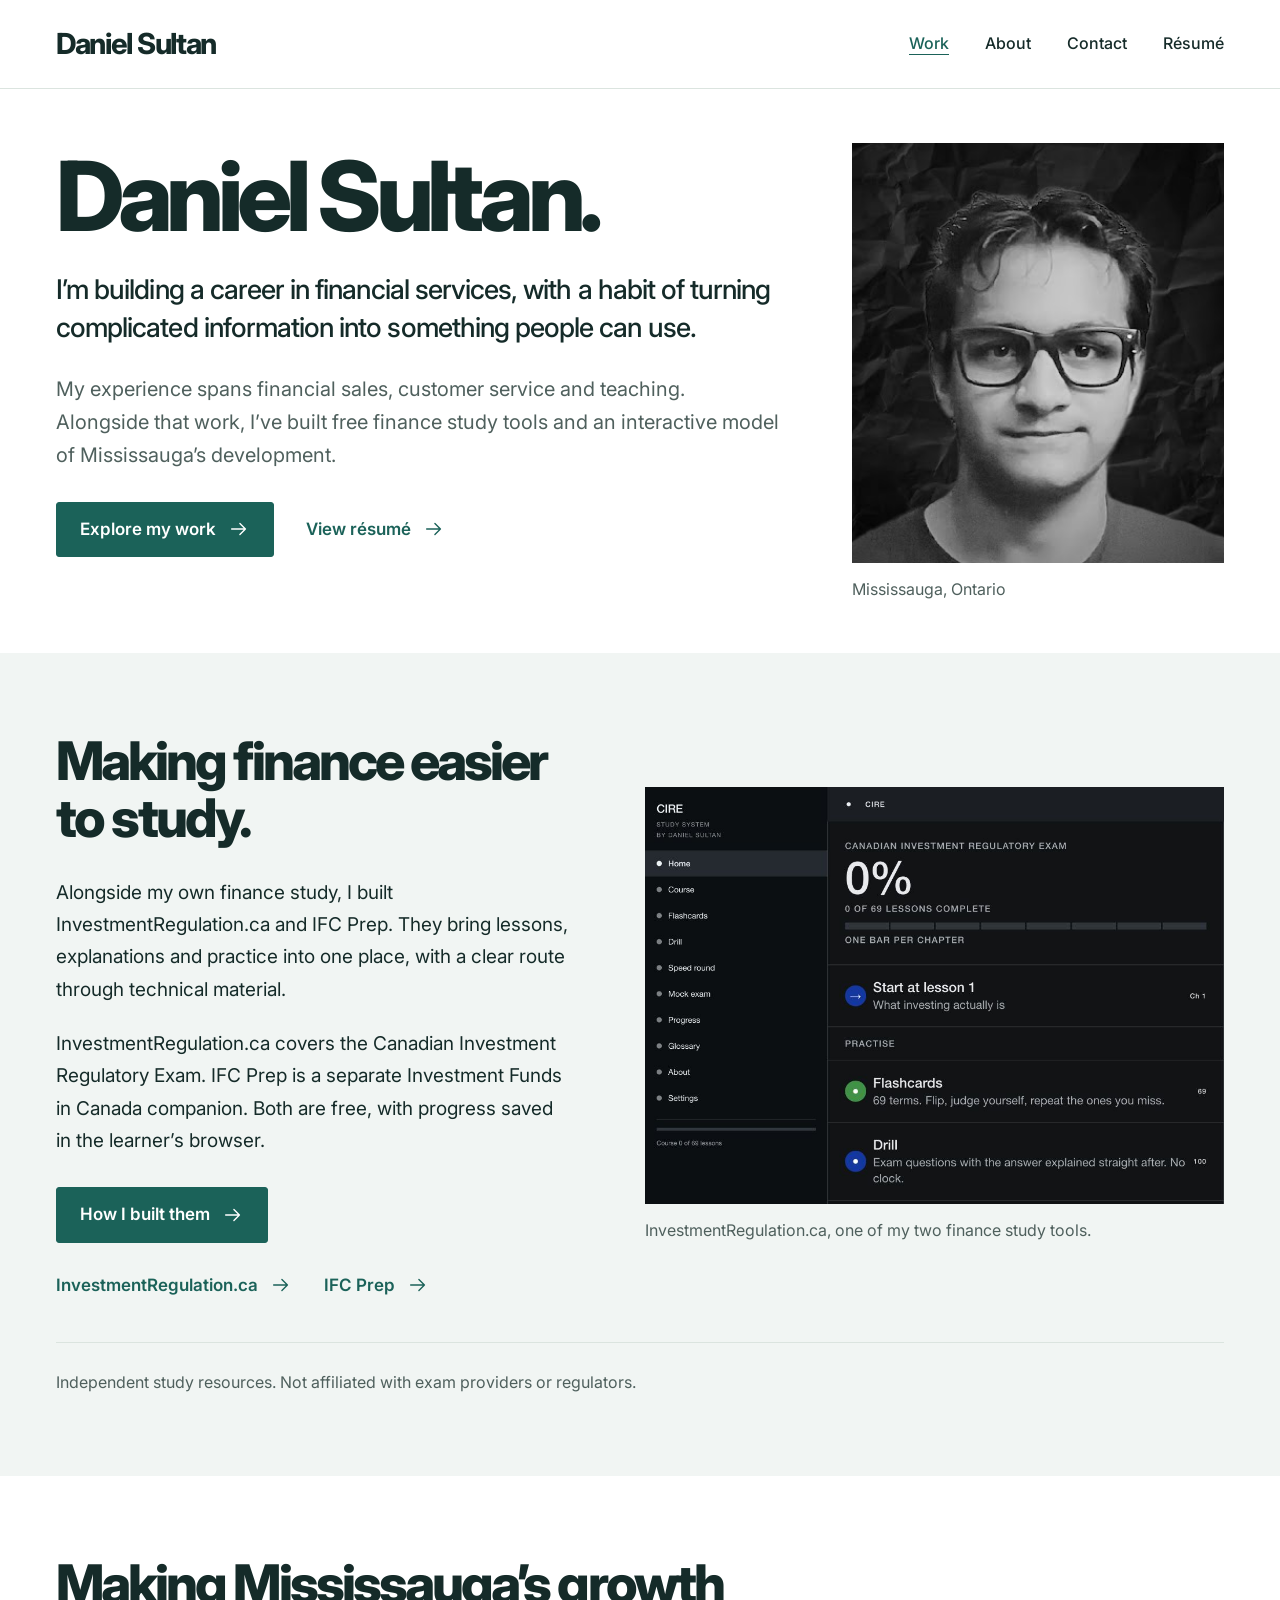
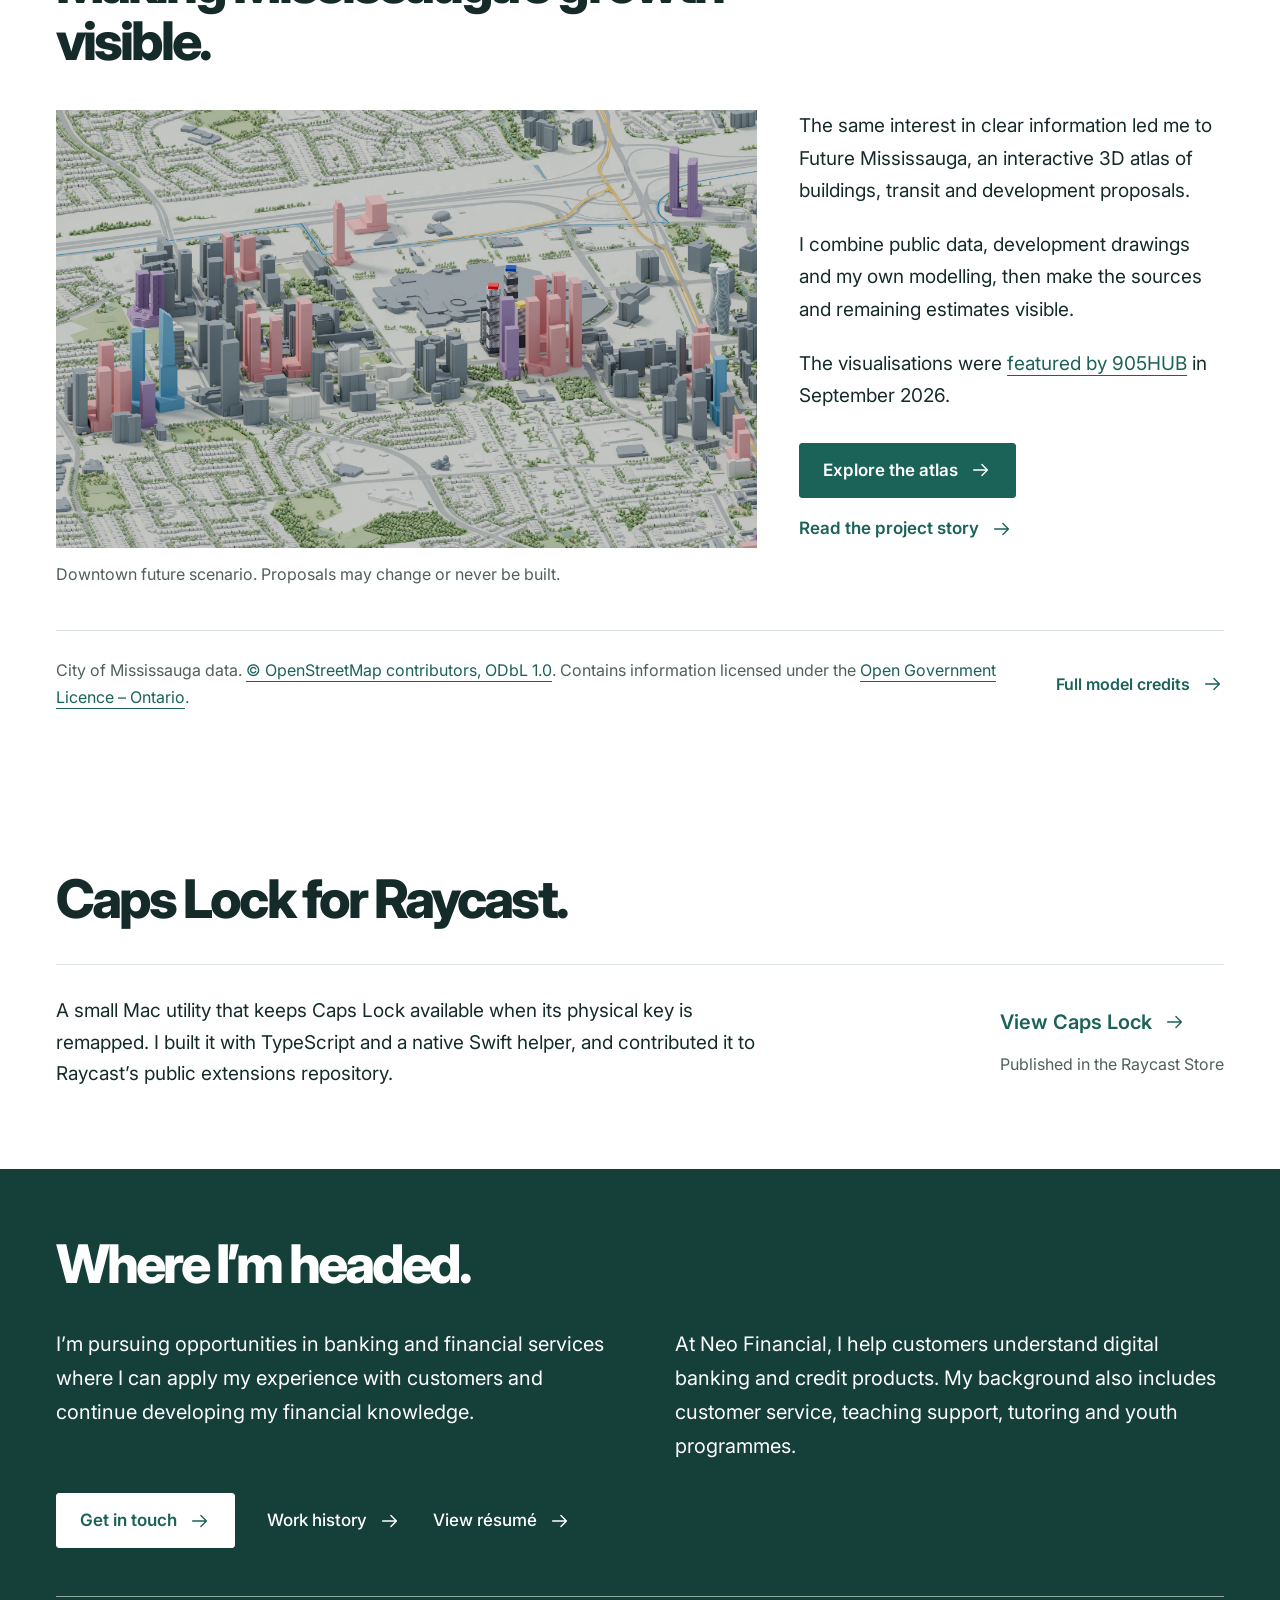
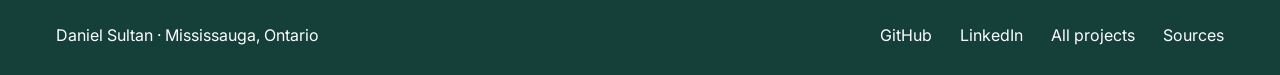
==== commit a0cf370f: "Tell a coherent financial-services story across the portfolio" ====
--- a/index.html
+++ b/index.html
@@ -1,5 +1,8 @@
-<!doctype html><html lang="en"><head><meta charset="utf-8"><meta name="viewport" content="width=device-width, initial-scale=1"><title>Daniel Sultan | Independent builder in Mississauga</title><meta name="description" content="Maps, study tools and small experiments by Daniel Sultan. Explore Future Mississauga, free finance learning tools and published Mac software."><link rel="canonical" href="https://danielsultan.ca/"><meta property="og:title" content="Daniel Sultan | Independent builder in Mississauga"><meta property="og:description" content="Maps, study tools and small experiments by Daniel Sultan. Explore Future Mississauga, free finance learning tools and published Mac software."><meta property="og:type" content="website"><meta property="og:url" content="https://danielsultan.ca/"><meta property="og:image" content="https://danielsultan.ca/assets/work/downtown-native-20261023.webp"><meta property="og:image:alt" content="Future Mississauga, a 3D city atlas by Daniel Sultan"><meta name="twitter:card" content="summary_large_image"><link rel="icon" href="assets/favicon/openmoji-sunglasses-color.png"><link rel="preconnect" href="https://fonts.googleapis.com"><link rel="preconnect" href="https://fonts.gstatic.com" crossorigin><link href="https://fonts.googleapis.com/css2?family=Instrument+Serif:ital@0;1&amp;family=Inter:wght@400;450;500;550;600&amp;display=swap" rel="stylesheet"><link rel="stylesheet" href="studio.css?v=20261027a"><script src="studio.js?v=20261027a" defer></script><script type="application/ld+json">{"@context": "https://schema.org", "@type": "Person", "name": "Daniel Sultan", "url": "https://danielsultan.ca/", "sameAs": ["https://github.com/itsdanielsultan", "https://www.linkedin.com/in/daniel-sultan", "https://medium.com/@itsdanielsultan"], "description": "Independent builder in Mississauga, making city visualisations, learning tools and useful software."}</script></head><body class="home-page"><a class="skip-link" href="#main">Skip to content</a><aside class="identity-rail"><a class="identity-name" href="index.html" aria-label="Daniel Sultan, home">Daniel<br> Sultan</a><p class="identity-intro">Independent builder. Curious about cities and how we learn.</p><p class="identity-support">Maps, study tools and small experiments, made in Mississauga.</p><nav class="primary-nav" aria-label="Main"><a href="index.html" aria-current="page">Work</a><a href="about.html">About</a><a href="contact.html">Contact</a></nav><nav class="project-index" role="tablist" aria-orientation="vertical" aria-label="Selected work"><a href="#project-city" role="tab" id="tab-city" aria-controls="project-city" aria-selected="true" tabindex="0" data-project="city"><span class="project-number">01</span><span>City atlas</span><svg viewBox="0 0 24 24" aria-hidden="true"><path d="M4 12h15m-6-6 6 6-6 6"/></svg></a><a href="#project-learning" role="tab" id="tab-learning" aria-controls="project-learning" aria-selected="false" tabindex="-1" data-project="learning"><span class="project-number">02</span><span>Learning tools</span><svg viewBox="0 0 24 24" aria-hidden="true"><path d="M4 12h15m-6-6 6 6-6 6"/></svg></a><a href="#project-software" role="tab" id="tab-software" aria-controls="project-software" aria-selected="false" tabindex="-1" data-project="software"><span class="project-number">03</span><span>Software</span><svg viewBox="0 0 24 24" aria-hidden="true"><path d="M4 12h15m-6-6 6 6-6 6"/></svg></a></nav><div class="rail-footer"><div class="rail-profile-links"><a href="https://github.com/itsdanielsultan">GitHub</a><a href="https://medium.com/@itsdanielsultan">Writing</a><a href="assets/Daniel-Sultan-Resume-October-2026.pdf">Résumé</a></div><a class="rail-email" href="mailto:thedanielsultan@gmail.com">thedanielsultan@gmail.com</a></div></aside><div class="page-shell"><main id="main" tabindex="-1"><header class="canvas-heading"><div><h1 id="canvas-title">Future Mississauga</h1><p class="lead" id="canvas-intro">An independent 3D atlas of Mississauga’s buildings, transit and development proposals.</p></div><a class="canvas-action" href="https://futuremississauga.com/explore.html">Open atlas<svg viewBox="0 0 24 24" aria-hidden="true"><path d="M4 12h15m-6-6 6 6-6 6"/></svg></a></header>
-<section class="project-panel" id="project-city" role="tabpanel" aria-labelledby="tab-city" data-title="Future Mississauga" data-intro="An independent 3D atlas of Mississauga’s buildings, transit and development proposals." data-action="Open atlas" data-url="https://futuremississauga.com/explore.html"><figure class="media city-media"><a href="assets/work/downtown-native-20261023.webp" data-image><img src="assets/work/downtown-native-20261023.webp" alt="Downtown Mississauga in the real October 23 atlas render, with existing buildings and retained development proposals." fetchpriority="high" decoding="async"></a><figcaption>Downtown future scenario · October 23, 2026. Proposals may change or never be built.<br>City of Mississauga data · <a href="https://www.openstreetmap.org/copyright">© OpenStreetMap contributors, ODbL 1.0</a>. Contains information licensed under the <a href="https://www.ontario.ca/page/open-government-licence-ontario">Open Government Licence – Ontario</a>. <a href="https://futuremississauga.com/sources.html">Full sources</a>.</figcaption></figure><div class="contribution-row"><p class="contribution">I research the proposals, model the buildings and build the tools to explore them.</p><div class="project-proof"><a href="https://www.instagram.com/905hub/p/Dd6sR2qFDEH/">Featured by 905HUB<svg viewBox="0 0 24 24" aria-hidden="true"><path d="M4 12h15m-6-6 6 6-6 6"/></svg></a><p>September 30, 2026 · <a href="https://www.instagram.com/905hub/p/Dd6sR2qFDEH/">View the feature</a></p></div></div><div class="text-links"><a href="future-mississauga.html">Project story<svg viewBox="0 0 24 24" aria-hidden="true"><path d="M4 12h15m-6-6 6 6-6 6"/></svg></a><a href="portfolio.html">All projects<svg viewBox="0 0 24 24" aria-hidden="true"><path d="M4 12h15m-6-6 6 6-6 6"/></svg></a></div><section class="refinement-preview"><header class="section-heading"><h2>From reference to model</h2><a href="future-mississauga.html#refinements">See the process<svg viewBox="0 0 24 24" aria-hidden="true"><path d="M4 12h15m-6-6 6 6-6 6"/></svg></a></header><div class="comparison-pair"><figure class="media "><a href="assets/work/winding-trail-before.webp" data-image><img src="assets/work/winding-trail-before.webp" alt="The original City mapped form of 1355 Winding Trail." loading="lazy" decoding="async"></a><figcaption>Before · City mapped form</figcaption></figure><figure class="media "><a href="assets/work/winding-trail-after.webp" data-image><img src="assets/work/winding-trail-after.webp" alt="My reference-based exterior model of 1355 Winding Trail." loading="lazy" decoding="async"></a><figcaption>After · My reference-based model</figcaption></figure></div><p class="caption">1355 Winding Trail. Architectural references shared by Kleinfeldt Mychajlowycz Architects; City footprint as the starting point. Heights, unseen surfaces and display ground retain estimates. <a href="https://futuremississauga.com/reference-updates.html">Study and credits</a>.</p></section></section>
-<section class="project-panel" id="project-learning" role="tabpanel" aria-labelledby="tab-learning" data-title="Learning tools" data-intro="Two free, independent study companions for Canadian finance." data-action="View source" data-url="https://github.com/itsdanielsultan/Daniel-CIRE" hidden><div class="learning-pair"><article><figure class="media "><a href="assets/work/cire-study-screen.webp" data-image><img src="assets/work/cire-study-screen.webp" alt="InvestmentRegulation.ca course dashboard with lessons, flashcards and practice." loading="lazy" decoding="async"></a></figure><h2>InvestmentRegulation.ca</h2><p>Lessons, practice and review for the Canadian Investment Regulatory Exam.</p><a href="https://investmentregulation.ca/">Open CIRE<svg viewBox="0 0 24 24" aria-hidden="true"><path d="M4 12h15m-6-6 6 6-6 6"/></svg></a></article><article><figure class="media "><a href="assets/work/ifc-prep-home.jpg" data-image><img src="assets/work/ifc-prep-home.jpg" alt="IFC Prep dashboard with original lessons, flashcards and assessment practice." loading="lazy" decoding="async"></a></figure><h2>IFC Prep</h2><p>A separate companion for the Investment Funds in Canada course.</p><a href="https://ifcprep.ca/">Open IFC Prep<svg viewBox="0 0 24 24" aria-hidden="true"><path d="M4 12h15m-6-6 6 6-6 6"/></svg></a></article></div><div class="contribution-row learning-contribution"><p>I design the lessons, explanations and practice flow, then publish the code for others to inspect.</p><div><p>Free and open source.<br>Progress stays in the browser.</p></div></div><div class="text-links"><a href="cire.html">How I built them<svg viewBox="0 0 24 24" aria-hidden="true"><path d="M4 12h15m-6-6 6 6-6 6"/></svg></a><a href="https://github.com/itsdanielsultan/IFC-Prep">IFC source<svg viewBox="0 0 24 24" aria-hidden="true"><path d="M4 12h15m-6-6 6 6-6 6"/></svg></a></div><p class="caption">Independent study resources. Not affiliated with exam providers or regulators. CIRE screenshot: September 2026. IFC Prep screenshot: October 23, 2026.</p><section class="more-explore"><h2>More to explore</h2><div class="text-links"><a href="index.html#project-city">City atlas<svg viewBox="0 0 24 24" aria-hidden="true"><path d="M4 12h15m-6-6 6 6-6 6"/></svg></a><a href="index.html#project-software">Small software<svg viewBox="0 0 24 24" aria-hidden="true"><path d="M4 12h15m-6-6 6 6-6 6"/></svg></a><a href="portfolio.html">All projects<svg viewBox="0 0 24 24" aria-hidden="true"><path d="M4 12h15m-6-6 6 6-6 6"/></svg></a></div></section></section>
-<section class="project-panel" id="project-software" role="tabpanel" aria-labelledby="tab-software" data-title="Small software" data-intro="Native Mac utilities, browser experiments and public contributions." data-action="View Caps Lock" data-url="https://www.raycast.com/itsdanielsultan/caps-lock" hidden><figure class="media software-media"><a href="assets/work/caps-lock-store.jpg" data-image><img src="assets/work/caps-lock-store.jpg" alt="The official Raycast Store listing for Caps Lock, with Daniel Sultan credited as author." loading="lazy" decoding="async"></a><figcaption>Caps Lock in the Raycast Store. Real listing captured October 23, 2026.</figcaption></figure><div class="contribution-row"><div><h2 class="small-heading">Caps Lock for Raycast</h2><p>A TypeScript command and native Swift helper that keep Caps Lock accessible when the physical key is remapped.</p></div><div class="project-proof"><a href="https://github.com/raycast/extensions/pull/31864">Merged into Raycast<svg viewBox="0 0 24 24" aria-hidden="true"><path d="M4 12h15m-6-6 6 6-6 6"/></svg></a><p>Published October 13, 2026</p></div></div><div class="text-links"><a href="https://www.raycast.com/itsdanielsultan/caps-lock">Get the extension<svg viewBox="0 0 24 24" aria-hidden="true"><path d="M4 12h15m-6-6 6 6-6 6"/></svg></a><a href="https://github.com/raycast/extensions/tree/main/extensions/caps-lock">Inspect the source<svg viewBox="0 0 24 24" aria-hidden="true"><path d="M4 12h15m-6-6 6 6-6 6"/></svg></a></div><div class="small-project-list"><h2>Browser experiments</h2><a href="https://itsdanielsultan.github.io/little-pile/"><span>Little Pile</span><span>Group loose notes, locally</span><svg viewBox="0 0 24 24" aria-hidden="true"><path d="M4 12h15m-6-6 6 6-6 6"/></svg></a><a href="https://itsdanielsultan.github.io/scope-slip/"><span>Scope Slip</span><span>Turn a brief into a work outline</span><svg viewBox="0 0 24 24" aria-hidden="true"><path d="M4 12h15m-6-6 6 6-6 6"/></svg></a><a href="https://itsdanielsultan.github.io/pocket-outside/"><span>Pocket Outside</span><span>Make a plan for an outdoor break</span><svg viewBox="0 0 24 24" aria-hidden="true"><path d="M4 12h15m-6-6 6 6-6 6"/></svg></a></div></section>
-<noscript><p>Use the <a href="portfolio.html">complete project directory</a> to browse all work.</p><style>.project-panel[hidden]{display:block!important}.project-panel{margin-bottom:60px}</style></noscript></main><footer class="site-footer"><div><a href="proof.html">Sources &amp; recognition</a><a href="history.html">Work history</a><a href="contact.html">Contact</a></div><span>Daniel Sultan · Mississauga, Canada</span></footer></div><dialog class="image-viewer" aria-label="Project image"><button class="viewer-close" type="button" aria-label="Close image"><svg viewBox="0 0 24 24" aria-hidden="true"><path d="m6 6 12 12M18 6 6 18"/></svg></button><figure><img alt=""><figcaption></figcaption></figure><a class="viewer-original" href="#">Open original image</a></dialog></body></html>+<!doctype html>
+<html lang="en"><head>
+<meta charset="utf-8"><meta name="viewport" content="width=device-width, initial-scale=1">
+<title>Daniel Sultan | Financial services and useful projects</title><meta name="description" content="Daniel Sultan’s work in financial sales, finance learning tools, city visualisation and useful software.">
+<link rel="canonical" href="https://danielsultan.ca/">
+<meta property="og:title" content="Daniel Sultan | Financial services and useful projects"><meta property="og:description" content="Daniel Sultan’s work in financial sales, finance learning tools, city visualisation and useful software."><meta property="og:type" content="website"><meta property="og:url" content="https://danielsultan.ca/"><meta property="og:image" content="https://danielsultan.ca/assets/daniel-sultan-portrait.png"><meta property="og:image:alt" content="Daniel Sultan"><meta name="twitter:card" content="summary">
+<link rel="icon" href="assets/favicon/openmoji-sunglasses-color.png"><link rel="preconnect" href="https://fonts.googleapis.com"><link rel="preconnect" href="https://fonts.gstatic.com" crossorigin><link href="https://fonts.googleapis.com/css2?family=Inter:wght@400;500;600;700;800&amp;display=swap" rel="stylesheet">
+<link rel="stylesheet" href="story.css?v=20261027d"><script src="story.js?v=20261027d" defer></script><script type="application/ld+json">{"@context": "https://schema.org", "@type": "Person", "name": "Daniel Sultan", "url": "https://danielsultan.ca/", "sameAs": ["https://github.com/itsdanielsultan", "https://www.linkedin.com/in/daniel-sultan"], "description": "Financial sales experience, independent finance learning tools, city visualisation and useful software."}</script></head><body class="home-page"><a class="skip-link" href="#main">Skip to content</a><header class="site-header"><div class="container header-inner"><a class="brand" href="index.html">Daniel Sultan</a><nav class="primary-nav" aria-label="Main"><a href="index.html#work" aria-current="page">Work</a><a href="about.html">About</a><a href="contact.html">Contact</a><a class="nav-resume" href="assets/Daniel-Sultan-Resume-October-2026.pdf">Résumé</a></nav></div></header><main id="main" tabindex="-1"><section class="intro container"><div class="intro-copy"><h1>Daniel Sultan.</h1><p class="intro-lead">I’m building a career in financial services, with a habit of turning complicated information into something people can use.</p><p class="intro-summary">My experience spans financial sales, customer service and teaching. Alongside that work, I’ve built free finance study tools and an interactive model of Mississauga’s development.</p><div class="actions"><a class="button" href="#work">Explore my work<svg viewBox="0 0 24 24" aria-hidden="true"><path d="M4 12h15m-6-6 6 6-6 6"/></svg></a><a class="text-link" href="assets/Daniel-Sultan-Resume-October-2026.pdf">View résumé<svg viewBox="0 0 24 24" aria-hidden="true"><path d="M4 12h15m-6-6 6 6-6 6"/></svg></a></div></div><figure class="intro-portrait"><img src="assets/daniel-sultan-portrait.png" alt="Daniel Sultan" width="400" height="400" fetchpriority="high"><figcaption>Mississauga, Ontario</figcaption></figure></section><section class="chapter chapter-soft" id="work"><div class="container"><div class="finance-grid" id="project-learning"><div class="chapter-copy"><h2>Making finance easier to study.</h2><p>Alongside my own finance study, I built InvestmentRegulation.ca and IFC Prep. They bring lessons, explanations and practice into one place, with a clear route through technical material.</p><p>InvestmentRegulation.ca covers the Canadian Investment Regulatory Exam. IFC Prep is a separate Investment Funds in Canada companion. Both are free, with progress saved in the learner’s browser.</p><div class="actions"><a class="button" href="cire.html">How I built them<svg viewBox="0 0 24 24" aria-hidden="true"><path d="M4 12h15m-6-6 6 6-6 6"/></svg></a></div><div class="actions"><a class="text-link" href="https://investmentregulation.ca/">InvestmentRegulation.ca<svg viewBox="0 0 24 24" aria-hidden="true"><path d="M4 12h15m-6-6 6 6-6 6"/></svg></a><a class="text-link" href="https://ifcprep.ca/">IFC Prep<svg viewBox="0 0 24 24" aria-hidden="true"><path d="M4 12h15m-6-6 6 6-6 6"/></svg></a></div></div><figure class="media "><a href="assets/work/cire-study-screen.webp" data-image title="View image"><img src="assets/work/cire-study-screen.webp" width="1000" height="720" alt="InvestmentRegulation.ca dashboard showing its original lessons, flashcards and practice." decoding="async" loading="lazy"></a><figcaption>InvestmentRegulation.ca, one of my two finance study tools.</figcaption></figure></div><p class="section-note">Independent study resources. Not affiliated with exam providers or regulators.</p></div></section><section class="chapter" id="project-city"><div class="container"><h2 class="chapter-heading">Making Mississauga’s growth visible.</h2><div class="city-grid"><figure class="media "><a href="assets/work/downtown-native-20261023.webp" data-image title="View image"><img src="assets/work/downtown-native-20261023.webp" width="2400" height="1500" alt="Future Mississauga’s downtown model, with existing buildings and retained development proposals." decoding="async" loading="lazy"></a><figcaption>Downtown future scenario. Proposals may change or never be built.</figcaption></figure><div class="chapter-copy"><p>The same interest in clear information led me to Future Mississauga, an interactive 3D atlas of buildings, transit and development proposals.</p><p>I combine public data, development drawings and my own modelling, then make the sources and remaining estimates visible.</p><p class="recognition">The visualisations were <a href="https://www.instagram.com/905hub/p/Dd6sR2qFDEH/">featured by 905HUB</a> in September 2026.</p><div class="actions"><a class="button" href="https://futuremississauga.com/explore.html">Explore the atlas<svg viewBox="0 0 24 24" aria-hidden="true"><path d="M4 12h15m-6-6 6 6-6 6"/></svg></a><a class="text-link" href="future-mississauga.html">Read the project story<svg viewBox="0 0 24 24" aria-hidden="true"><path d="M4 12h15m-6-6 6 6-6 6"/></svg></a></div></div></div><div class="source-note"><p>City of Mississauga data. <a href="https://www.openstreetmap.org/copyright">© OpenStreetMap contributors, ODbL 1.0</a>. Contains information licensed under the <a href="https://www.ontario.ca/page/open-government-licence-ontario">Open Government Licence – Ontario</a>.</p><a class="text-link" href="proof.html#city-sources">Full model credits<svg viewBox="0 0 24 24" aria-hidden="true"><path d="M4 12h15m-6-6 6 6-6 6"/></svg></a></div></div></section><section class="chapter software-chapter" id="project-software"><div class="container"><h2>Caps Lock for Raycast.</h2><div class="software-row"><div><p>A small Mac utility that keeps Caps Lock available when its physical key is remapped. I built it with TypeScript and a native Swift helper, and contributed it to Raycast’s public extensions repository.</p></div><div><a class="text-link" href="https://www.raycast.com/itsdanielsultan/caps-lock">View Caps Lock<svg viewBox="0 0 24 24" aria-hidden="true"><path d="M4 12h15m-6-6 6 6-6 6"/></svg></a><p>Published in the Raycast Store</p></div></div></div></section><section class="direction"><div class="container"><h2>Where I’m headed.</h2><div class="direction-grid"><p>I’m pursuing opportunities in banking and financial services where I can apply my experience with customers and continue developing my financial knowledge.</p><p>At Neo Financial, I help customers understand digital banking and credit products. My background also includes customer service, teaching support, tutoring and youth programmes.</p></div><div class="actions"><a class="button button-light" href="contact.html">Get in touch<svg viewBox="0 0 24 24" aria-hidden="true"><path d="M4 12h15m-6-6 6 6-6 6"/></svg></a><a class="text-link" href="history.html">Work history<svg viewBox="0 0 24 24" aria-hidden="true"><path d="M4 12h15m-6-6 6 6-6 6"/></svg></a><a class="text-link" href="assets/Daniel-Sultan-Resume-October-2026.pdf">View résumé<svg viewBox="0 0 24 24" aria-hidden="true"><path d="M4 12h15m-6-6 6 6-6 6"/></svg></a></div></div></section></main><footer class="site-footer"><div class="container footer-inner"><p>Daniel Sultan · Mississauga, Ontario</p><nav aria-label="More"><a href="https://github.com/itsdanielsultan">GitHub</a><a href="https://www.linkedin.com/in/daniel-sultan">LinkedIn</a><a href="portfolio.html">All projects</a><a href="proof.html">Sources</a></nav></div></footer><dialog class="image-viewer" aria-label="Project image"><button class="viewer-close" type="button" aria-label="Close image"><svg viewBox="0 0 24 24" aria-hidden="true"><path d="m6 6 12 12M18 6 6 18"/></svg></button><figure><img alt=""><figcaption></figcaption></figure><a class="viewer-original" href="#">Open original image</a></dialog></body></html>
--- a/story.css
+++ b/story.css
@@ -0,0 +1,533 @@
+:root {
+  --paper: #fff;
+  --ink: #152b29;
+  --muted: #4f605d;
+  --teal: #1b6259;
+  --soft: #f1f5f3;
+  --line: #dbe4df;
+  --dark: #153f39;
+  --content: 1280px;
+  --gutter: 56px;
+  --font: "Inter", -apple-system, BlinkMacSystemFont, "Segoe UI", sans-serif;
+}
+
+*, *::before, *::after { box-sizing: border-box; }
+html { scroll-behavior: smooth; scroll-padding-top: 30px; }
+body {
+  margin: 0;
+  background: var(--paper);
+  color: var(--ink);
+  font: 400 19px/1.7 var(--font);
+  -webkit-font-smoothing: antialiased;
+}
+main { outline: none; }
+h1, h2, h3, p, figure { margin: 0; }
+h1, h2, h3 { font-weight: 800; letter-spacing: -.055em; line-height: 1.08; }
+h1 { font-size: 72px; }
+h2 { font-size: 42px; }
+h3 { font-size: 30px; letter-spacing: -.035em; }
+p { max-width: 76ch; }
+p + p { margin-top: 22px; }
+a { color: var(--teal); text-underline-offset: 5px; text-decoration-thickness: 1px; }
+a:hover { color: #124b43; }
+button { font: 600 16px/1.5 var(--font); cursor: pointer; }
+button, a { -webkit-tap-highlight-color: transparent; }
+a:focus-visible, button:focus-visible {
+  outline: 3px solid var(--teal);
+  outline-offset: 5px;
+}
+img { display: block; max-width: 100%; height: auto; }
+svg {
+  width: 22px;
+  height: 22px;
+  flex: none;
+  fill: none;
+  stroke: currentColor;
+  stroke-width: 1.5;
+  stroke-linecap: round;
+  stroke-linejoin: round;
+  vertical-align: middle;
+}
+.container, .footer-inner {
+  width: min(var(--content), calc(100% - var(--gutter) * 2));
+  margin-inline: auto;
+}
+.skip-link {
+  position: fixed;
+  left: 16px;
+  top: -100px;
+  z-index: 100;
+  padding: 12px 20px;
+  background: white;
+  border: 2px solid var(--teal);
+  font-size: 16px;
+}
+.skip-link:focus { top: 12px; }
+
+/* One horizontal identity and navigation system across every route. */
+.site-header { border-bottom: 1px solid var(--line); background: white; }
+.header-inner {
+  min-height: 88px;
+  display: flex;
+  align-items: center;
+  justify-content: space-between;
+  gap: 30px;
+  padding-block: 18px;
+}
+.brand {
+  color: var(--ink);
+  font-size: 29px;
+  font-weight: 750;
+  letter-spacing: -.045em;
+  line-height: 1.2;
+  text-decoration: none;
+  white-space: nowrap;
+}
+.brand:hover { color: var(--ink); }
+.primary-nav { display: flex; align-items: center; gap: 36px; flex-wrap: wrap; }
+.primary-nav a { font-size: 16px; font-weight: 500; color: var(--ink); text-decoration: none; }
+.primary-nav a:hover, .primary-nav a[aria-current="page"] { color: var(--teal); text-decoration: underline; }
+
+/* The introduction tells the career story before showing individual projects. */
+.intro {
+  display: grid;
+  grid-template-columns: minmax(0, 1.95fr) minmax(0, 1fr);
+  align-items: start;
+  gap: 72px;
+  padding-block: 54px 52px;
+}
+.intro-copy { min-width: 0; }
+.intro-copy h1 {
+  font-size: clamp(72px, 7.55vw, 112px);
+  line-height: 1.02;
+  letter-spacing: -.065em;
+  margin-block: 4px 25px;
+}
+.intro-lead {
+  font-size: clamp(25px, 2.12vw, 32px);
+  line-height: 1.42;
+  letter-spacing: -.035em;
+  font-weight: 500;
+  max-width: 43ch;
+}
+.intro-summary {
+  margin-top: 25px;
+  font-size: 20px;
+  line-height: 1.65;
+  color: var(--muted);
+  max-width: 71ch;
+}
+.intro-portrait { width: 100%; max-width: 400px; justify-self: end; min-width: 0; }
+.intro-portrait img { width: 100%; aspect-ratio: .885; object-fit: cover; object-position: center 36%; }
+.intro-portrait figcaption { margin-top: 14px; color: var(--muted); font-size: 16px; line-height: 1.5; }
+.actions {
+  display: flex;
+  align-items: center;
+  flex-wrap: wrap;
+  gap: 18px 32px;
+  margin-top: 30px;
+}
+.button, .text-link, .back-link {
+  display: inline-flex;
+  align-items: center;
+  justify-content: center;
+  gap: 12px;
+  font: 600 17px/1.5 var(--font);
+  text-decoration: none;
+}
+.button {
+  border: 1px solid var(--teal);
+  border-radius: 3px;
+  padding: 14px 23px;
+  background: var(--teal);
+  color: white;
+  min-height: 54px;
+}
+.button:hover { color: white; background: #164f48; border-color: #164f48; }
+.text-link { justify-content: flex-start; }
+.text-link:hover { text-decoration: underline; }
+.button-light { color: var(--teal); background: white; border-color: white; }
+.button-light:hover { color: var(--teal); background: #eaf2ee; border-color: #eaf2ee; }
+
+/* Narrative chapters use a shared grid and readable supporting text. */
+.chapter { padding-block: 80px; }
+.chapter-soft { background: var(--soft); }
+.finance-grid, .city-grid { display: grid; min-width: 0; align-items: center; }
+.finance-grid { grid-template-columns: minmax(0, 1fr) minmax(0, 1.12fr); gap: 72px; }
+.city-grid { grid-template-columns: minmax(0, 1.65fr) minmax(0, 1fr); gap: 42px; align-items: start; }
+.chapter-copy { min-width: 0; }
+.chapter-copy h2, .chapter-heading, .chapter > .container > h2 {
+  font-size: clamp(42px, 4.16vw, 60px);
+  line-height: 1.07;
+  letter-spacing: -.055em;
+}
+.chapter-copy h2 { max-width: 18ch; margin-bottom: 30px; }
+.chapter-copy p { font-size: 19px; line-height: 1.7; }
+.chapter-heading { max-width: 21ch; margin-bottom: 40px; }
+.chapter > .container > h2:not(.chapter-heading) { max-width: 21ch; margin-bottom: 36px; }
+.media { min-width: 0; }
+.media > a[data-image] { display: block; cursor: zoom-in; }
+.media img { width: 100%; height: auto; background: var(--soft); }
+.media figcaption {
+  font-size: 16px;
+  line-height: 1.6;
+  color: var(--muted);
+  margin-top: 14px;
+  max-width: none;
+}
+.media figcaption p { font-size: inherit; line-height: inherit; margin-top: 12px; max-width: none; }
+.section-note {
+  border-top: 1px solid var(--line);
+  padding-top: 26px;
+  margin-top: 44px;
+  max-width: none;
+  font-size: 16px;
+  line-height: 1.7;
+  color: var(--muted);
+}
+.source-note {
+  display: flex;
+  justify-content: space-between;
+  align-items: center;
+  gap: 28px 44px;
+  border-top: 1px solid var(--line);
+  padding-top: 26px;
+  margin-top: 42px;
+  color: var(--muted);
+  font-size: 16px;
+  line-height: 1.7;
+}
+.source-note p { max-width: 99ch; font-size: 16px; }
+.source-note > a { display: inline-flex; align-items: center; gap: 12px; flex: none; font-size: 16px; }
+.source-note > .text-link { white-space: nowrap; }
+.software-row {
+  display: grid;
+  grid-template-columns: minmax(0, 1.9fr) minmax(0, 1fr);
+  gap: 70px;
+  align-items: center;
+  border-top: 1px solid var(--line);
+  padding-top: 30px;
+}
+.software-row > div { min-width: 0; }
+.software-row h3 { font-size: 31px; margin-bottom: 14px; }
+.software-row p { font-size: 19px; line-height: 1.65; }
+.software-row > div:last-child { justify-self: end; }
+.software-row > div:last-child .text-link { font-size: 20px; }
+.software-row > div:last-child p { font-size: 16px; margin-top: 12px; color: var(--muted); }
+.direction { padding-block: 66px 48px; color: white; background: var(--dark); }
+.direction h2 { font-size: clamp(42px, 4.16vw, 60px); margin-bottom: 34px; letter-spacing: -.055em; }
+.direction-grid { display: grid; grid-template-columns: 1fr 1fr; gap: 70px; }
+.direction-grid p { font-size: 20px; line-height: 1.7; max-width: 60ch; margin-top: 0; }
+.direction .actions { margin-top: 30px; }
+.direction .text-link { color: white; font-weight: 500; }
+.direction a:focus-visible { outline-color: white; }
+.site-footer { color: white; background: var(--dark); font-size: 16px; line-height: 1.6; }
+.footer-inner {
+  display: flex;
+  align-items: center;
+  justify-content: space-between;
+  gap: 24px 36px;
+  padding-block: 26px;
+  border-top: 1px solid #8fa9a1;
+}
+.footer-inner p { font-size: 16px; }
+.footer-inner > div, .footer-inner nav { display: flex; flex-wrap: wrap; gap: 18px 28px; }
+.site-footer a { color: white; font-size: 16px; text-decoration: none; }
+.site-footer a:hover { text-decoration: underline; }
+.site-footer a:focus-visible { outline-color: white; }
+
+/* Case studies and background use the same body scale and reading order. */
+.page-intro { padding-block: 48px 62px; }
+.page-intro h1 {
+  font-size: clamp(50px, 5.05vw, 74px);
+  letter-spacing: -.06em;
+  line-height: 1.05;
+  max-width: 22ch;
+  margin-bottom: 24px;
+}
+.page-intro .lead {
+  font-size: 24px;
+  line-height: 1.5;
+  letter-spacing: -.025em;
+  font-weight: 600;
+  max-width: 58ch;
+}
+.page-intro .page-copy > p:not(.lead) { margin-top: 18px; font-size: 19px; line-height: 1.65; color: var(--muted); }
+.page-copy { min-width: 0; }
+.split-intro {
+  display: grid;
+  grid-template-columns: minmax(0, .95fr) minmax(0, 1.35fr);
+  gap: 56px;
+  align-items: center;
+}
+.split-intro .media { align-self: center; }
+.back-link { font-size: 16px; justify-content: flex-start; margin-bottom: 28px; font-weight: 500; }
+.back-link svg { width: 19px; height: 19px; }
+.story-section {
+  display: grid;
+  grid-template-columns: minmax(0, .85fr) minmax(0, 1.5fr);
+  gap: 64px;
+  padding-block: 56px;
+  border-top: 1px solid var(--line);
+  position: relative;
+}
+.story-section > h2 { font-size: clamp(32px, 2.8vw, 42px); max-width: 18ch; }
+.section-body { min-width: 0; }
+.section-body p { font-size: 19px; line-height: 1.75; }
+.section-body h3 { font-size: 28px; margin: 32px 0 16px; }
+.section-body .media { margin-block: 28px; }
+.section-body .actions { margin-top: 26px; }
+.section-body .source-note { font-size: 16px; }
+.section-body .source-note p { font-size: 16px; }
+.sources-section .section-body p { font-size: 18px; }
+.comparison-pair { display: grid; grid-template-columns: minmax(0, 1fr) minmax(0, 1fr); gap: 22px; margin-block: 28px; }
+.comparison-pair .media { margin-block: 0; }
+.comparison-pair img { width: 100%; aspect-ratio: 4/3; object-fit: contain; }
+.comparison-pair figcaption { font-size: 16px; }
+.about-intro .intro-portrait { max-width: 300px; }
+.personal-line { font-size: 25px; line-height: 1.5; font-weight: 600; letter-spacing: -.025em; }
+.compact-list { list-style: none; padding: 0; margin: 0; }
+.compact-list li { border-top: 1px solid var(--line); padding: 17px 0; font-size: 18px; line-height: 1.65; }
+.compact-list li:last-child { border-bottom: 1px solid var(--line); }
+.experience-row { border-top: 1px solid var(--line); padding-block: 32px; }
+.experience-meta { display: flex; justify-content: space-between; align-items: start; gap: 28px; }
+.experience-meta > div { min-width: 0; }
+.experience-meta h2 { font-size: 30px; line-height: 1.2; letter-spacing: -.035em; }
+.experience-role { font-size: 17px; color: var(--muted); margin-top: 10px; }
+.experience-meta time { font-size: 16px; color: var(--muted); padding-top: 5px; white-space: nowrap; }
+.experience-description { margin-top: 20px; max-width: 88ch; font-size: 18px; line-height: 1.75; }
+.work-entry {
+  display: grid;
+  grid-template-columns: minmax(0, 1fr) minmax(0, 1.1fr);
+  gap: 56px;
+  align-items: center;
+  border-top: 1px solid var(--line);
+  padding-block: 42px;
+}
+.entry-copy { min-width: 0; }
+.entry-copy h2 { font-size: 36px; line-height: 1.15; letter-spacing: -.045em; overflow-wrap: anywhere; }
+.entry-copy p { font-size: 18px; line-height: 1.75; margin-top: 20px; }
+.entry-copy .actions { margin-top: 24px; }
+.small-project-list { margin-block: 24px 40px; }
+.small-project-list > a { display: grid; grid-template-columns: minmax(0, 1fr) minmax(0, 1.8fr) 22px; align-items: center; gap: 25px; border-top: 1px solid var(--line); padding-block: 21px; font-size: 18px; text-decoration: none; }
+.small-project-list > a > span:nth-child(2) { color: var(--muted); font-size: 16px; }
+.small-project-list > a:hover > span:first-child { text-decoration: underline; }
+.project-list { list-style: none; margin: 0; padding: 0; }
+.project-list > li { border-top: 1px solid var(--line); padding-block: 23px; }
+.project-list h3 { font-size: 26px; line-height: 1.2; }
+.project-list p { margin-top: 12px; font-size: 18px; color: var(--muted); line-height: 1.7; }
+.project-list h3 a { display: inline-flex; align-items: center; gap: 12px; }
+.contact-address {
+  display: flex;
+  align-items: center;
+  flex-wrap: wrap;
+  gap: 24px;
+  border-block: 1px solid var(--line);
+  padding-block: 30px;
+  margin-block: 36px;
+}
+.contact-address > a { font-size: clamp(25px, 3.2vw, 46px); font-weight: 650; letter-spacing: -.045em; line-height: 1.3; overflow-wrap: anywhere; }
+#copy-email { padding: 12px 18px; min-height: 48px; border: 1px solid var(--teal); border-radius: 3px; background: white; color: var(--teal); }
+#copy-email:hover { background: var(--soft); }
+.contact-link-row { display: grid; grid-template-columns: minmax(0, 1fr) minmax(0, 2fr); gap: 30px; border-top: 1px solid var(--line); padding-block: 23px; align-items: start; }
+.contact-link-row:last-child { border-bottom: 1px solid var(--line); }
+.contact-link-row a { font-size: 19px; }
+.contact-link-row p, .contact-link-description { color: var(--muted); font-size: 18px; line-height: 1.65; }
+.muted { color: var(--muted); }
+.anchor-alias { display: block; height: 0; position: relative; }
+
+/* Original project media opens in a native dialog. */
+.image-viewer {
+  width: min(1260px, calc(100vw - 32px));
+  max-width: none;
+  max-height: 94dvh;
+  overflow: auto;
+  border: 0;
+  border-radius: 3px;
+  padding: 54px 24px 26px;
+  color: var(--ink);
+  background: white;
+}
+.image-viewer:not([open]) { display: none; }
+.image-viewer::backdrop { background: #122d29b8; }
+.image-viewer img { width: auto; max-width: 100%; max-height: 70dvh; margin-inline: auto; object-fit: contain; }
+.image-viewer figcaption { font-size: 16px; line-height: 1.65; margin-top: 18px; max-width: 85ch; }
+.viewer-close { position: absolute; top: 7px; right: 8px; width: 44px; height: 44px; display: grid; place-items: center; border: 0; background: white; color: var(--ink); }
+.viewer-original { display: inline-block; margin-top: 16px; font-size: 16px; }
+
+@media (max-width: 1200px) {
+  :root { --gutter: 40px; }
+  .intro { gap: 48px; grid-template-columns: minmax(0, 1.8fr) minmax(0, 1fr); }
+  .intro-copy h1 { font-size: clamp(68px, 7.25vw, 90px); }
+  .intro-lead { font-size: 27px; }
+  .intro-summary { font-size: 19px; }
+  .finance-grid { gap: 44px; }
+  .city-grid { grid-template-columns: minmax(0, 1.35fr) minmax(0, 1fr); gap: 36px; }
+  .chapter-copy h2, .chapter-heading, .chapter > .container > h2 { font-size: 48px; }
+  .chapter-copy p { font-size: 18px; }
+  .chapter-copy .actions { gap: 17px 24px; }
+  .split-intro { gap: 38px; grid-template-columns: minmax(0, 1fr) minmax(0, 1.15fr); }
+  .page-intro h1 { font-size: 60px; }
+  .page-intro .lead { font-size: 23px; }
+  .story-section { gap: 44px; }
+  .source-note { flex-wrap: wrap; gap: 18px; }
+  .software-row { gap: 44px; }
+  .direction-grid { gap: 48px; }
+  .work-entry { gap: 40px; }
+}
+
+@media (max-width: 960px) {
+  :root { --gutter: 30px; }
+  .header-inner { min-height: 82px; }
+  .brand { font-size: 26px; }
+  .primary-nav { gap: 25px; }
+  .intro { gap: 32px; padding-block: 42px; grid-template-columns: minmax(0, 2fr) minmax(0, 1fr); }
+  .intro-copy h1 { font-size: 68px; letter-spacing: -.065em; }
+  .intro-lead { font-size: 25px; }
+  .intro-summary { font-size: 18px; line-height: 1.7; }
+  .intro-portrait figcaption { font-size: 16px; }
+  .chapter { padding-block: 62px; }
+  .finance-grid { gap: 34px; }
+  .chapter-copy h2, .chapter-heading, .chapter > .container > h2 { font-size: 42px; }
+  .chapter-copy h2 { margin-bottom: 24px; }
+  .city-grid { grid-template-columns: minmax(0, 1.2fr) minmax(0, 1fr); gap: 28px; }
+  .chapter-copy .button, .chapter-copy .text-link { font-size: 16px; }
+  .chapter-copy .actions { gap: 18px; }
+  .button { padding: 13px 19px; }
+  .direction-grid { gap: 36px; }
+  .direction-grid p { font-size: 19px; }
+  .split-intro { grid-template-columns: minmax(0, 1fr) minmax(0, 1fr); gap: 32px; align-items: start; }
+  .page-intro h1 { font-size: 52px; }
+  .page-intro .lead { font-size: 22px; }
+  .page-intro .page-copy > p:not(.lead) { font-size: 18px; }
+  .story-section { grid-template-columns: minmax(0, .8fr) minmax(0, 1.5fr); gap: 30px; padding-block: 44px; }
+  .story-section > h2 { font-size: 32px; }
+  .section-body p { font-size: 18px; }
+  .work-entry { grid-template-columns: minmax(0, 1fr) minmax(0, 1fr); gap: 32px; }
+  .entry-copy h2 { font-size: 30px; }
+  .footer-inner { align-items: start; }
+}
+
+@media (max-width: 760px) {
+  :root { --gutter: 24px; }
+  body { font-size: 18px; }
+  .header-inner { gap: 22px; }
+  .brand { font-size: 25px; }
+  .primary-nav { gap: 21px; }
+  .intro { grid-template-columns: minmax(0, 1fr) 116px; gap: 24px 22px; padding-block: 36px 46px; align-items: start; }
+  .intro-copy { display: contents; }
+  .intro-copy h1 { grid-column: 1; grid-row: 1; margin: 0; max-width: 7.5ch; font-size: clamp(50px, 8.4vw, 60px); line-height: .99; letter-spacing: -.06em; align-self: center; }
+  .intro-portrait { grid-column: 2; grid-row: 1; width: 116px; max-width: none; justify-self: end; }
+  .intro-portrait img { aspect-ratio: 1; object-position: center 37%; }
+  .intro-portrait figcaption { margin-top: 10px; font-size: 16px; line-height: 1.4; }
+  .intro-lead { grid-column: 1 / -1; margin: 0; font-size: 24px; line-height: 1.45; letter-spacing: -.035em; }
+  .intro-summary { grid-column: 1 / -1; margin: 0; font-size: 18px; line-height: 1.7; }
+  .intro .actions { grid-column: 1 / -1; margin: 2px 0 0; gap: 20px 28px; }
+  .actions { gap: 19px 26px; margin-top: 28px; }
+  .button, .text-link { font-size: 17px; }
+  .chapter { padding-block: 52px; }
+  .finance-grid, .city-grid { grid-template-columns: minmax(0, 1fr); gap: 30px; }
+  .chapter-copy h2, .chapter-heading, .chapter > .container > h2 { font-size: 38px; letter-spacing: -.05em; line-height: 1.1; }
+  .chapter-copy h2 { max-width: 20ch; margin-bottom: 24px; }
+  .chapter-copy p { font-size: 18px; line-height: 1.75; }
+  .chapter-heading { margin-bottom: 30px; max-width: 22ch; }
+  .city-grid .media { order: 2; }
+  .city-grid .chapter-copy { order: 1; }
+  .media figcaption { font-size: 16px; margin-top: 13px; }
+  .section-note, .source-note { margin-top: 32px; padding-top: 24px; font-size: 16px; }
+  .source-note { display: block; }
+  .source-note > a { margin-top: 18px; white-space: normal; }
+  .software-row { grid-template-columns: minmax(0, 1fr); gap: 24px; padding-top: 26px; }
+  .software-row h3 { font-size: 29px; }
+  .software-row p { font-size: 18px; line-height: 1.75; }
+  .software-row > div:last-child { justify-self: start; }
+  .software-row > div:last-child .text-link { font-size: 19px; }
+  .direction { padding-block: 48px 36px; }
+  .direction h2 { font-size: 39px; margin-bottom: 25px; line-height: 1.1; }
+  .direction-grid { grid-template-columns: minmax(0, 1fr); gap: 24px; }
+  .direction-grid p { font-size: 18px; line-height: 1.75; }
+  .footer-inner { display: flex; flex-direction: column; gap: 22px; padding-block: 25px; }
+  .footer-inner > div, .footer-inner nav { gap: 17px 24px; }
+  .page-intro { padding-block: 34px 42px; }
+  .split-intro { grid-template-columns: minmax(0, 1fr); gap: 32px; }
+  .page-intro h1 { font-size: 48px; line-height: 1.05; letter-spacing: -.055em; margin-bottom: 22px; }
+  .page-intro .lead { font-size: 23px; line-height: 1.5; }
+  .page-intro .page-copy > p:not(.lead) { font-size: 18px; line-height: 1.75; }
+  .back-link { margin-bottom: 24px; }
+  .story-section { grid-template-columns: minmax(0, 1fr); gap: 23px; padding-block: 36px; }
+  .story-section > h2 { font-size: 32px; max-width: 24ch; line-height: 1.15; }
+  .section-body p { font-size: 18px; line-height: 1.75; }
+  .section-body h3 { font-size: 26px; margin-top: 28px; }
+  .comparison-pair { gap: 20px; }
+  .comparison-pair figcaption { font-size: 16px; }
+  .about-intro .intro-portrait { width: 220px; max-width: 65%; justify-self: start; }
+  .personal-line { font-size: 23px; }
+  .experience-meta { display: block; }
+  .experience-meta h2 { font-size: 28px; }
+  .experience-meta time { display: block; margin-top: 12px; padding: 0; font-size: 16px; }
+  .experience-role { font-size: 17px; }
+  .experience-description { font-size: 18px; margin-top: 18px; }
+  .work-entry { grid-template-columns: minmax(0, 1fr); gap: 26px; padding-block: 34px; }
+  .entry-copy h2 { font-size: 32px; }
+  .entry-copy p { font-size: 18px; }
+  .small-project-list > a { grid-template-columns: minmax(0, 1fr) 22px; gap: 8px 20px; }
+  .small-project-list > a > span:nth-child(2) { grid-column: 1; font-size: 16px; }
+  .small-project-list > a > svg { grid-column: 2; grid-row: 1 / 3; }
+  .contact-address { margin-block: 30px; padding-block: 26px; gap: 20px; }
+  .contact-address > a { font-size: 29px; }
+  .contact-link-row { grid-template-columns: minmax(0, 1fr); gap: 10px; padding-block: 23px; }
+  .contact-link-row a { font-size: 19px; }
+  .contact-link-row p, .contact-link-description { font-size: 18px; }
+  .image-viewer { padding: 54px 18px 24px; }
+}
+
+@media (max-width: 560px) {
+  .header-inner { flex-wrap: wrap; gap: 18px; padding-block: 19px; }
+  .brand { font-size: 25px; }
+  .primary-nav { width: 100%; justify-content: space-between; gap: 15px; }
+  .primary-nav a { font-size: 16px; }
+  .intro { grid-template-columns: minmax(0, 1fr) 110px; padding-top: 30px; }
+  .intro-portrait { width: 110px; }
+  .intro-copy h1 { font-size: 52px; }
+  .intro .actions { align-items: flex-start; }
+  .chapter-copy h2, .chapter-heading, .chapter > .container > h2 { font-size: 36px; }
+  .comparison-pair { grid-template-columns: minmax(0, 1fr); gap: 27px; }
+  .page-intro h1 { font-size: 44px; }
+  .direction h2 { font-size: 37px; }
+}
+
+@media (max-width: 370px) {
+  :root { --gutter: 20px; }
+  .intro { grid-template-columns: minmax(0, 1fr) 96px; column-gap: 16px; }
+  .intro-portrait { width: 96px; }
+  .intro-copy h1 { font-size: 45px; }
+  .intro-lead { font-size: 23px; }
+  .button { padding-inline: 18px; }
+  .chapter-copy h2, .chapter-heading, .chapter > .container > h2 { font-size: 33px; }
+  .contact-address > a { font-size: 26px; }
+}
+
+@media (prefers-reduced-motion: reduce) {
+  html { scroll-behavior: auto; }
+}
+
+@media print {
+  .site-header, .site-footer, .skip-link, .image-viewer { display: none !important; }
+  .container { width: 100%; }
+  body { color: #111; background: white; font-size: 12pt; }
+  .intro, .chapter, .page-intro, .story-section, .direction { padding-block: 24px; }
+  .direction { color: #111; background: white; }
+  .direction .text-link { color: #111; }
+  .intro-copy h1 { font-size: 44pt; }
+  .chapter-copy h2, .chapter-heading, .chapter > .container > h2 { font-size: 28pt; }
+  a { color: inherit; }
+  .media { break-inside: avoid; }
+}
+
+/* Legacy section links are out of flow so they do not alter editorial grids. */
+.story-section,.work-entry,.page-copy{position:relative}
+.anchor-alias{position:absolute;inset:0 auto auto 0;width:0;height:0;pointer-events:none}
+
+@media(max-width:760px){.about-intro .intro-portrait{grid-column:auto;grid-row:auto;width:220px;max-width:70%;justify-self:start}}
+
+@media(max-width:560px){.contact-address>a{font-size:clamp(20px,6vw,25px);letter-spacing:-.04em;white-space:nowrap}}
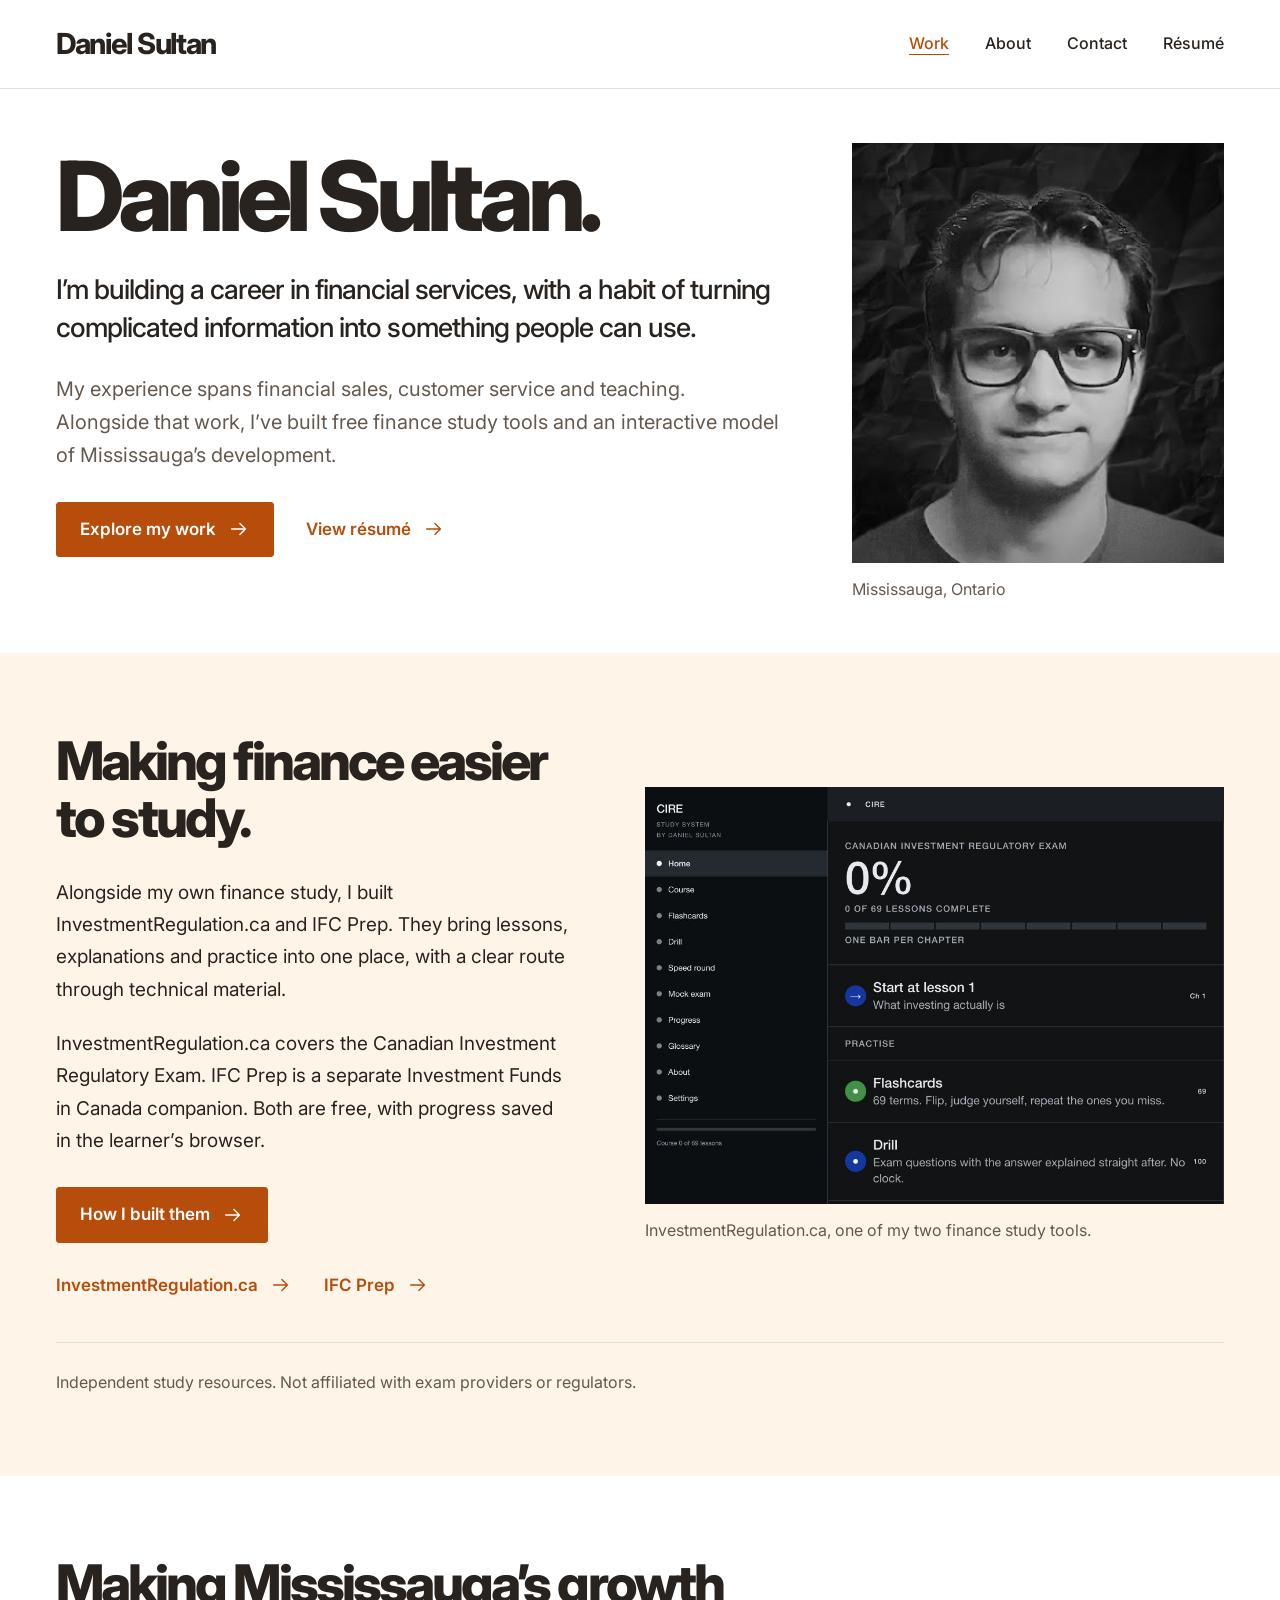
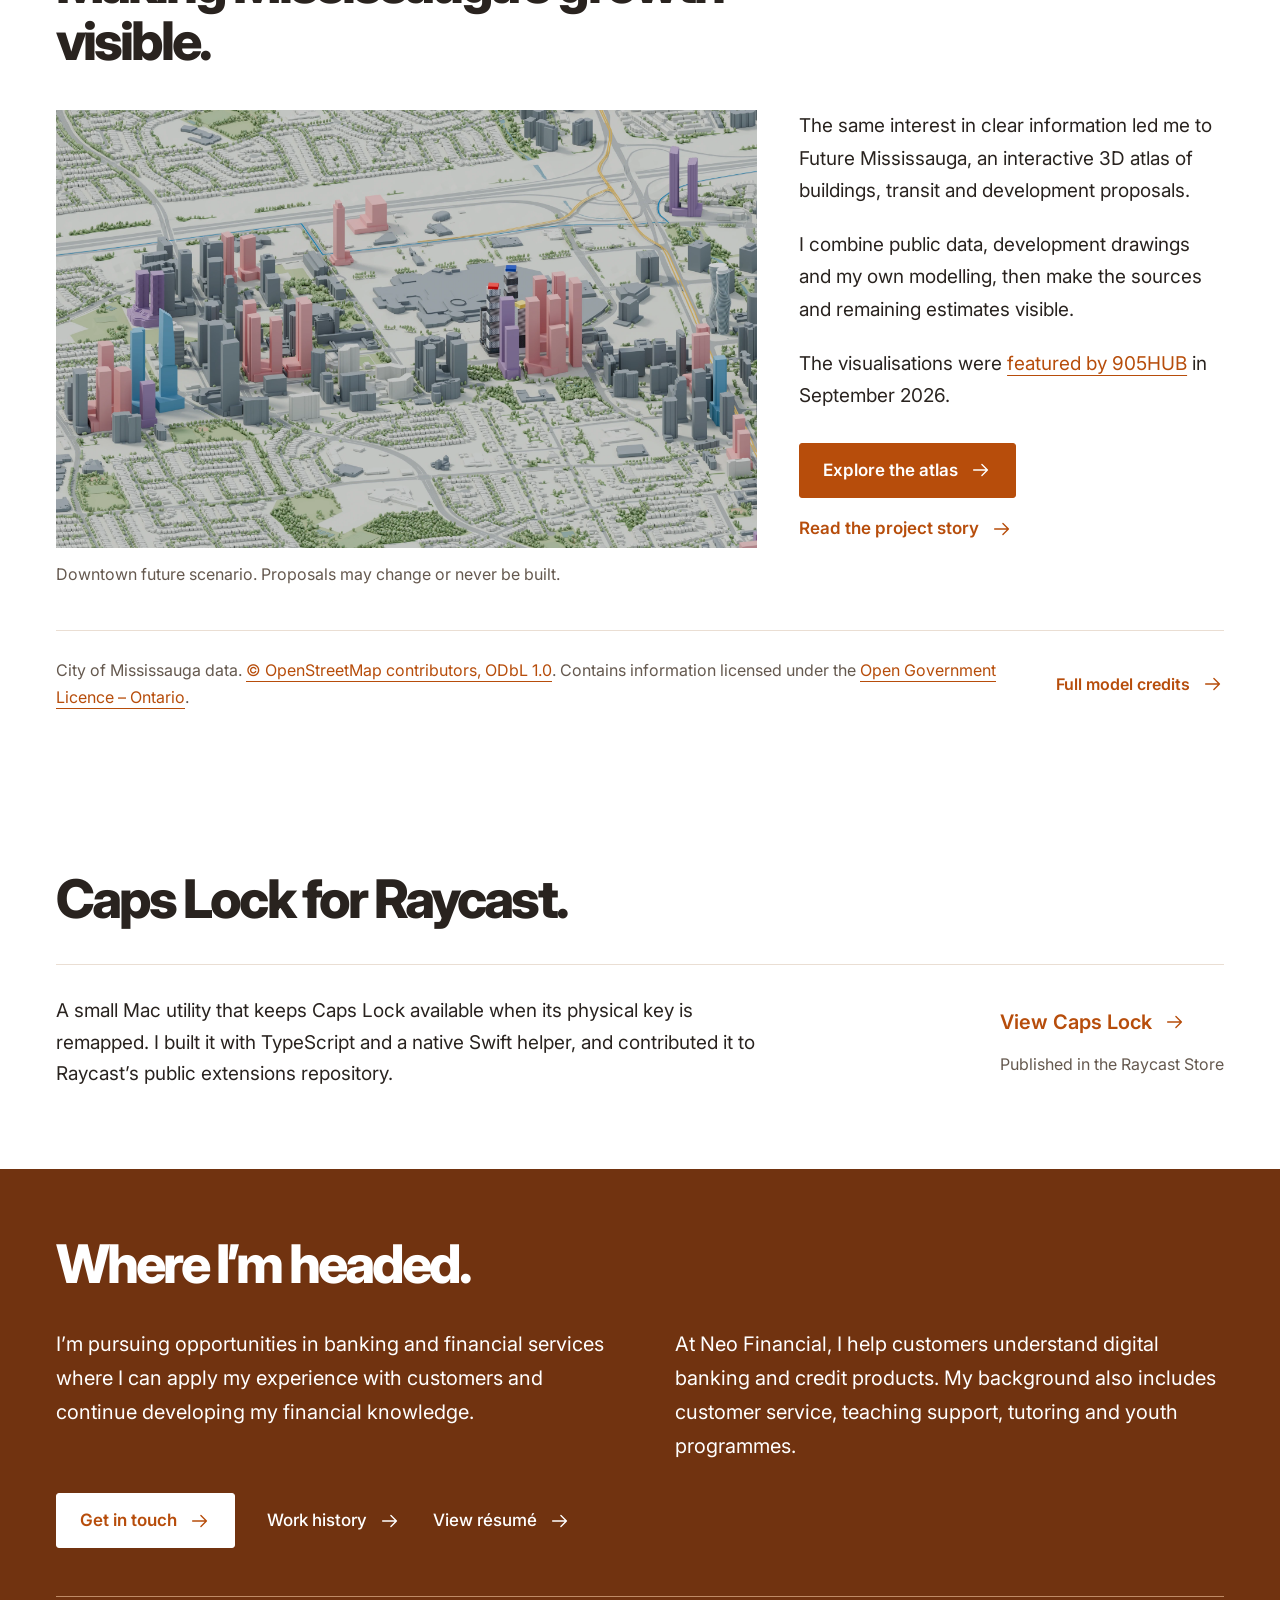
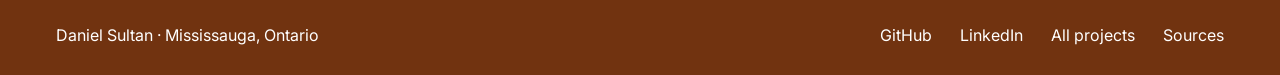
==== commit d0f8ab72: "Use orange design and a redacted Google Docs resume" ====
--- a/index.html
+++ b/index.html
@@ -5,4 +5,4 @@
 <link rel="canonical" href="https://danielsultan.ca/">
 <meta property="og:title" content="Daniel Sultan | Financial services and useful projects"><meta property="og:description" content="Daniel Sultan’s work in financial sales, finance learning tools, city visualisation and useful software."><meta property="og:type" content="website"><meta property="og:url" content="https://danielsultan.ca/"><meta property="og:image" content="https://danielsultan.ca/assets/daniel-sultan-portrait.png"><meta property="og:image:alt" content="Daniel Sultan"><meta name="twitter:card" content="summary">
 <link rel="icon" href="assets/favicon/openmoji-sunglasses-color.png"><link rel="preconnect" href="https://fonts.googleapis.com"><link rel="preconnect" href="https://fonts.gstatic.com" crossorigin><link href="https://fonts.googleapis.com/css2?family=Inter:wght@400;500;600;700;800&amp;display=swap" rel="stylesheet">
-<link rel="stylesheet" href="story.css?v=20261027d"><script src="story.js?v=20261027d" defer></script><script type="application/ld+json">{"@context": "https://schema.org", "@type": "Person", "name": "Daniel Sultan", "url": "https://danielsultan.ca/", "sameAs": ["https://github.com/itsdanielsultan", "https://www.linkedin.com/in/daniel-sultan"], "description": "Financial sales experience, independent finance learning tools, city visualisation and useful software."}</script></head><body class="home-page"><a class="skip-link" href="#main">Skip to content</a><header class="site-header"><div class="container header-inner"><a class="brand" href="index.html">Daniel Sultan</a><nav class="primary-nav" aria-label="Main"><a href="index.html#work" aria-current="page">Work</a><a href="about.html">About</a><a href="contact.html">Contact</a><a class="nav-resume" href="assets/Daniel-Sultan-Resume-October-2026.pdf">Résumé</a></nav></div></header><main id="main" tabindex="-1"><section class="intro container"><div class="intro-copy"><h1>Daniel Sultan.</h1><p class="intro-lead">I’m building a career in financial services, with a habit of turning complicated information into something people can use.</p><p class="intro-summary">My experience spans financial sales, customer service and teaching. Alongside that work, I’ve built free finance study tools and an interactive model of Mississauga’s development.</p><div class="actions"><a class="button" href="#work">Explore my work<svg viewBox="0 0 24 24" aria-hidden="true"><path d="M4 12h15m-6-6 6 6-6 6"/></svg></a><a class="text-link" href="assets/Daniel-Sultan-Resume-October-2026.pdf">View résumé<svg viewBox="0 0 24 24" aria-hidden="true"><path d="M4 12h15m-6-6 6 6-6 6"/></svg></a></div></div><figure class="intro-portrait"><img src="assets/daniel-sultan-portrait.png" alt="Daniel Sultan" width="400" height="400" fetchpriority="high"><figcaption>Mississauga, Ontario</figcaption></figure></section><section class="chapter chapter-soft" id="work"><div class="container"><div class="finance-grid" id="project-learning"><div class="chapter-copy"><h2>Making finance easier to study.</h2><p>Alongside my own finance study, I built InvestmentRegulation.ca and IFC Prep. They bring lessons, explanations and practice into one place, with a clear route through technical material.</p><p>InvestmentRegulation.ca covers the Canadian Investment Regulatory Exam. IFC Prep is a separate Investment Funds in Canada companion. Both are free, with progress saved in the learner’s browser.</p><div class="actions"><a class="button" href="cire.html">How I built them<svg viewBox="0 0 24 24" aria-hidden="true"><path d="M4 12h15m-6-6 6 6-6 6"/></svg></a></div><div class="actions"><a class="text-link" href="https://investmentregulation.ca/">InvestmentRegulation.ca<svg viewBox="0 0 24 24" aria-hidden="true"><path d="M4 12h15m-6-6 6 6-6 6"/></svg></a><a class="text-link" href="https://ifcprep.ca/">IFC Prep<svg viewBox="0 0 24 24" aria-hidden="true"><path d="M4 12h15m-6-6 6 6-6 6"/></svg></a></div></div><figure class="media "><a href="assets/work/cire-study-screen.webp" data-image title="View image"><img src="assets/work/cire-study-screen.webp" width="1000" height="720" alt="InvestmentRegulation.ca dashboard showing its original lessons, flashcards and practice." decoding="async" loading="lazy"></a><figcaption>InvestmentRegulation.ca, one of my two finance study tools.</figcaption></figure></div><p class="section-note">Independent study resources. Not affiliated with exam providers or regulators.</p></div></section><section class="chapter" id="project-city"><div class="container"><h2 class="chapter-heading">Making Mississauga’s growth visible.</h2><div class="city-grid"><figure class="media "><a href="assets/work/downtown-native-20261023.webp" data-image title="View image"><img src="assets/work/downtown-native-20261023.webp" width="2400" height="1500" alt="Future Mississauga’s downtown model, with existing buildings and retained development proposals." decoding="async" loading="lazy"></a><figcaption>Downtown future scenario. Proposals may change or never be built.</figcaption></figure><div class="chapter-copy"><p>The same interest in clear information led me to Future Mississauga, an interactive 3D atlas of buildings, transit and development proposals.</p><p>I combine public data, development drawings and my own modelling, then make the sources and remaining estimates visible.</p><p class="recognition">The visualisations were <a href="https://www.instagram.com/905hub/p/Dd6sR2qFDEH/">featured by 905HUB</a> in September 2026.</p><div class="actions"><a class="button" href="https://futuremississauga.com/explore.html">Explore the atlas<svg viewBox="0 0 24 24" aria-hidden="true"><path d="M4 12h15m-6-6 6 6-6 6"/></svg></a><a class="text-link" href="future-mississauga.html">Read the project story<svg viewBox="0 0 24 24" aria-hidden="true"><path d="M4 12h15m-6-6 6 6-6 6"/></svg></a></div></div></div><div class="source-note"><p>City of Mississauga data. <a href="https://www.openstreetmap.org/copyright">© OpenStreetMap contributors, ODbL 1.0</a>. Contains information licensed under the <a href="https://www.ontario.ca/page/open-government-licence-ontario">Open Government Licence – Ontario</a>.</p><a class="text-link" href="proof.html#city-sources">Full model credits<svg viewBox="0 0 24 24" aria-hidden="true"><path d="M4 12h15m-6-6 6 6-6 6"/></svg></a></div></div></section><section class="chapter software-chapter" id="project-software"><div class="container"><h2>Caps Lock for Raycast.</h2><div class="software-row"><div><p>A small Mac utility that keeps Caps Lock available when its physical key is remapped. I built it with TypeScript and a native Swift helper, and contributed it to Raycast’s public extensions repository.</p></div><div><a class="text-link" href="https://www.raycast.com/itsdanielsultan/caps-lock">View Caps Lock<svg viewBox="0 0 24 24" aria-hidden="true"><path d="M4 12h15m-6-6 6 6-6 6"/></svg></a><p>Published in the Raycast Store</p></div></div></div></section><section class="direction"><div class="container"><h2>Where I’m headed.</h2><div class="direction-grid"><p>I’m pursuing opportunities in banking and financial services where I can apply my experience with customers and continue developing my financial knowledge.</p><p>At Neo Financial, I help customers understand digital banking and credit products. My background also includes customer service, teaching support, tutoring and youth programmes.</p></div><div class="actions"><a class="button button-light" href="contact.html">Get in touch<svg viewBox="0 0 24 24" aria-hidden="true"><path d="M4 12h15m-6-6 6 6-6 6"/></svg></a><a class="text-link" href="history.html">Work history<svg viewBox="0 0 24 24" aria-hidden="true"><path d="M4 12h15m-6-6 6 6-6 6"/></svg></a><a class="text-link" href="assets/Daniel-Sultan-Resume-October-2026.pdf">View résumé<svg viewBox="0 0 24 24" aria-hidden="true"><path d="M4 12h15m-6-6 6 6-6 6"/></svg></a></div></div></section></main><footer class="site-footer"><div class="container footer-inner"><p>Daniel Sultan · Mississauga, Ontario</p><nav aria-label="More"><a href="https://github.com/itsdanielsultan">GitHub</a><a href="https://www.linkedin.com/in/daniel-sultan">LinkedIn</a><a href="portfolio.html">All projects</a><a href="proof.html">Sources</a></nav></div></footer><dialog class="image-viewer" aria-label="Project image"><button class="viewer-close" type="button" aria-label="Close image"><svg viewBox="0 0 24 24" aria-hidden="true"><path d="m6 6 12 12M18 6 6 18"/></svg></button><figure><img alt=""><figcaption></figcaption></figure><a class="viewer-original" href="#">Open original image</a></dialog></body></html>
+<link rel="stylesheet" href="story.css?v=20261028-orange"><script src="story.js?v=20261027d" defer></script><script type="application/ld+json">{"@context": "https://schema.org", "@type": "Person", "name": "Daniel Sultan", "url": "https://danielsultan.ca/", "sameAs": ["https://github.com/itsdanielsultan", "https://www.linkedin.com/in/daniel-sultan"], "description": "Financial sales experience, independent finance learning tools, city visualisation and useful software."}</script></head><body class="home-page"><a class="skip-link" href="#main">Skip to content</a><header class="site-header"><div class="container header-inner"><a class="brand" href="index.html">Daniel Sultan</a><nav class="primary-nav" aria-label="Main"><a href="index.html#work" aria-current="page">Work</a><a href="about.html">About</a><a href="contact.html">Contact</a><a class="nav-resume" href="assets/Daniel-Sultan-Public-Resume.pdf">Résumé</a></nav></div></header><main id="main" tabindex="-1"><section class="intro container"><div class="intro-copy"><h1>Daniel Sultan.</h1><p class="intro-lead">I’m building a career in financial services, with a habit of turning complicated information into something people can use.</p><p class="intro-summary">My experience spans financial sales, customer service and teaching. Alongside that work, I’ve built free finance study tools and an interactive model of Mississauga’s development.</p><div class="actions"><a class="button" href="#work">Explore my work<svg viewBox="0 0 24 24" aria-hidden="true"><path d="M4 12h15m-6-6 6 6-6 6"/></svg></a><a class="text-link" href="assets/Daniel-Sultan-Public-Resume.pdf">View résumé<svg viewBox="0 0 24 24" aria-hidden="true"><path d="M4 12h15m-6-6 6 6-6 6"/></svg></a></div></div><figure class="intro-portrait"><img src="assets/daniel-sultan-portrait.png" alt="Daniel Sultan" width="400" height="400" fetchpriority="high"><figcaption>Mississauga, Ontario</figcaption></figure></section><section class="chapter chapter-soft" id="work"><div class="container"><div class="finance-grid" id="project-learning"><div class="chapter-copy"><h2>Making finance easier to study.</h2><p>Alongside my own finance study, I built InvestmentRegulation.ca and IFC Prep. They bring lessons, explanations and practice into one place, with a clear route through technical material.</p><p>InvestmentRegulation.ca covers the Canadian Investment Regulatory Exam. IFC Prep is a separate Investment Funds in Canada companion. Both are free, with progress saved in the learner’s browser.</p><div class="actions"><a class="button" href="cire.html">How I built them<svg viewBox="0 0 24 24" aria-hidden="true"><path d="M4 12h15m-6-6 6 6-6 6"/></svg></a></div><div class="actions"><a class="text-link" href="https://investmentregulation.ca/">InvestmentRegulation.ca<svg viewBox="0 0 24 24" aria-hidden="true"><path d="M4 12h15m-6-6 6 6-6 6"/></svg></a><a class="text-link" href="https://ifcprep.ca/">IFC Prep<svg viewBox="0 0 24 24" aria-hidden="true"><path d="M4 12h15m-6-6 6 6-6 6"/></svg></a></div></div><figure class="media "><a href="assets/work/cire-study-screen.webp" data-image title="View image"><img src="assets/work/cire-study-screen.webp" width="1000" height="720" alt="InvestmentRegulation.ca dashboard showing its original lessons, flashcards and practice." decoding="async" loading="lazy"></a><figcaption>InvestmentRegulation.ca, one of my two finance study tools.</figcaption></figure></div><p class="section-note">Independent study resources. Not affiliated with exam providers or regulators.</p></div></section><section class="chapter" id="project-city"><div class="container"><h2 class="chapter-heading">Making Mississauga’s growth visible.</h2><div class="city-grid"><figure class="media "><a href="assets/work/downtown-native-20261023.webp" data-image title="View image"><img src="assets/work/downtown-native-20261023.webp" width="2400" height="1500" alt="Future Mississauga’s downtown model, with existing buildings and retained development proposals." decoding="async" loading="lazy"></a><figcaption>Downtown future scenario. Proposals may change or never be built.</figcaption></figure><div class="chapter-copy"><p>The same interest in clear information led me to Future Mississauga, an interactive 3D atlas of buildings, transit and development proposals.</p><p>I combine public data, development drawings and my own modelling, then make the sources and remaining estimates visible.</p><p class="recognition">The visualisations were <a href="https://www.instagram.com/905hub/p/Dd6sR2qFDEH/">featured by 905HUB</a> in September 2026.</p><div class="actions"><a class="button" href="https://futuremississauga.com/explore.html">Explore the atlas<svg viewBox="0 0 24 24" aria-hidden="true"><path d="M4 12h15m-6-6 6 6-6 6"/></svg></a><a class="text-link" href="future-mississauga.html">Read the project story<svg viewBox="0 0 24 24" aria-hidden="true"><path d="M4 12h15m-6-6 6 6-6 6"/></svg></a></div></div></div><div class="source-note"><p>City of Mississauga data. <a href="https://www.openstreetmap.org/copyright">© OpenStreetMap contributors, ODbL 1.0</a>. Contains information licensed under the <a href="https://www.ontario.ca/page/open-government-licence-ontario">Open Government Licence – Ontario</a>.</p><a class="text-link" href="proof.html#city-sources">Full model credits<svg viewBox="0 0 24 24" aria-hidden="true"><path d="M4 12h15m-6-6 6 6-6 6"/></svg></a></div></div></section><section class="chapter software-chapter" id="project-software"><div class="container"><h2>Caps Lock for Raycast.</h2><div class="software-row"><div><p>A small Mac utility that keeps Caps Lock available when its physical key is remapped. I built it with TypeScript and a native Swift helper, and contributed it to Raycast’s public extensions repository.</p></div><div><a class="text-link" href="https://www.raycast.com/itsdanielsultan/caps-lock">View Caps Lock<svg viewBox="0 0 24 24" aria-hidden="true"><path d="M4 12h15m-6-6 6 6-6 6"/></svg></a><p>Published in the Raycast Store</p></div></div></div></section><section class="direction"><div class="container"><h2>Where I’m headed.</h2><div class="direction-grid"><p>I’m pursuing opportunities in banking and financial services where I can apply my experience with customers and continue developing my financial knowledge.</p><p>At Neo Financial, I help customers understand digital banking and credit products. My background also includes customer service, teaching support, tutoring and youth programmes.</p></div><div class="actions"><a class="button button-light" href="contact.html">Get in touch<svg viewBox="0 0 24 24" aria-hidden="true"><path d="M4 12h15m-6-6 6 6-6 6"/></svg></a><a class="text-link" href="history.html">Work history<svg viewBox="0 0 24 24" aria-hidden="true"><path d="M4 12h15m-6-6 6 6-6 6"/></svg></a><a class="text-link" href="assets/Daniel-Sultan-Public-Resume.pdf">View résumé<svg viewBox="0 0 24 24" aria-hidden="true"><path d="M4 12h15m-6-6 6 6-6 6"/></svg></a></div></div></section></main><footer class="site-footer"><div class="container footer-inner"><p>Daniel Sultan · Mississauga, Ontario</p><nav aria-label="More"><a href="https://github.com/itsdanielsultan">GitHub</a><a href="https://www.linkedin.com/in/daniel-sultan">LinkedIn</a><a href="portfolio.html">All projects</a><a href="proof.html">Sources</a></nav></div></footer><dialog class="image-viewer" aria-label="Project image"><button class="viewer-close" type="button" aria-label="Close image"><svg viewBox="0 0 24 24" aria-hidden="true"><path d="m6 6 12 12M18 6 6 18"/></svg></button><figure><img alt=""><figcaption></figcaption></figure><a class="viewer-original" href="#">Open original image</a></dialog></body></html>
--- a/story.css
+++ b/story.css
@@ -1,11 +1,11 @@
 :root {
   --paper: #fff;
-  --ink: #152b29;
-  --muted: #4f605d;
-  --teal: #1b6259;
-  --soft: #f1f5f3;
-  --line: #dbe4df;
-  --dark: #153f39;
+  --ink: #29231f;
+  --muted: #65594f;
+  --accent: #b74d0b;
+  --soft: #fff4e8;
+  --line: #eaded3;
+  --dark: #713310;
   --content: 1280px;
   --gutter: 56px;
   --font: "Inter", -apple-system, BlinkMacSystemFont, "Segoe UI", sans-serif;
@@ -28,12 +28,12 @@
 h3 { font-size: 30px; letter-spacing: -.035em; }
 p { max-width: 76ch; }
 p + p { margin-top: 22px; }
-a { color: var(--teal); text-underline-offset: 5px; text-decoration-thickness: 1px; }
-a:hover { color: #124b43; }
+a { color: var(--accent); text-underline-offset: 5px; text-decoration-thickness: 1px; }
+a:hover { color: #903b08; }
 button { font: 600 16px/1.5 var(--font); cursor: pointer; }
 button, a { -webkit-tap-highlight-color: transparent; }
 a:focus-visible, button:focus-visible {
-  outline: 3px solid var(--teal);
+  outline: 3px solid var(--accent);
   outline-offset: 5px;
 }
 img { display: block; max-width: 100%; height: auto; }
@@ -59,7 +59,7 @@
   z-index: 100;
   padding: 12px 20px;
   background: white;
-  border: 2px solid var(--teal);
+  border: 2px solid var(--accent);
   font-size: 16px;
 }
 .skip-link:focus { top: 12px; }
@@ -86,7 +86,7 @@
 .brand:hover { color: var(--ink); }
 .primary-nav { display: flex; align-items: center; gap: 36px; flex-wrap: wrap; }
 .primary-nav a { font-size: 16px; font-weight: 500; color: var(--ink); text-decoration: none; }
-.primary-nav a:hover, .primary-nav a[aria-current="page"] { color: var(--teal); text-decoration: underline; }
+.primary-nav a:hover, .primary-nav a[aria-current="page"] { color: var(--accent); text-decoration: underline; }
 
 /* The introduction tells the career story before showing individual projects. */
 .intro {
@@ -136,18 +136,18 @@
   text-decoration: none;
 }
 .button {
-  border: 1px solid var(--teal);
+  border: 1px solid var(--accent);
   border-radius: 3px;
   padding: 14px 23px;
-  background: var(--teal);
+  background: var(--accent);
   color: white;
   min-height: 54px;
 }
-.button:hover { color: white; background: #164f48; border-color: #164f48; }
+.button:hover { color: white; background: #973c08; border-color: #973c08; }
 .text-link { justify-content: flex-start; }
 .text-link:hover { text-decoration: underline; }
-.button-light { color: var(--teal); background: white; border-color: white; }
-.button-light:hover { color: var(--teal); background: #eaf2ee; border-color: #eaf2ee; }
+.button-light { color: var(--accent); background: white; border-color: white; }
+.button-light:hover { color: var(--accent); background: #fff0df; border-color: #fff0df; }
 
 /* Narrative chapters use a shared grid and readable supporting text. */
 .chapter { padding-block: 80px; }
@@ -228,7 +228,7 @@
   justify-content: space-between;
   gap: 24px 36px;
   padding-block: 26px;
-  border-top: 1px solid #8fa9a1;
+  border-top: 1px solid #bf8b66;
 }
 .footer-inner p { font-size: 16px; }
 .footer-inner > div, .footer-inner nav { display: flex; flex-wrap: wrap; gap: 18px 28px; }
@@ -327,7 +327,7 @@
   margin-block: 36px;
 }
 .contact-address > a { font-size: clamp(25px, 3.2vw, 46px); font-weight: 650; letter-spacing: -.045em; line-height: 1.3; overflow-wrap: anywhere; }
-#copy-email { padding: 12px 18px; min-height: 48px; border: 1px solid var(--teal); border-radius: 3px; background: white; color: var(--teal); }
+#copy-email { padding: 12px 18px; min-height: 48px; border: 1px solid var(--accent); border-radius: 3px; background: white; color: var(--accent); }
 #copy-email:hover { background: var(--soft); }
 .contact-link-row { display: grid; grid-template-columns: minmax(0, 1fr) minmax(0, 2fr); gap: 30px; border-top: 1px solid var(--line); padding-block: 23px; align-items: start; }
 .contact-link-row:last-child { border-bottom: 1px solid var(--line); }
@@ -349,7 +349,7 @@
   background: white;
 }
 .image-viewer:not([open]) { display: none; }
-.image-viewer::backdrop { background: #122d29b8; }
+.image-viewer::backdrop { background: #2f2118b8; }
 .image-viewer img { width: auto; max-width: 100%; max-height: 70dvh; margin-inline: auto; object-fit: contain; }
 .image-viewer figcaption { font-size: 16px; line-height: 1.65; margin-top: 18px; max-width: 85ch; }
 .viewer-close { position: absolute; top: 7px; right: 8px; width: 44px; height: 44px; display: grid; place-items: center; border: 0; background: white; color: var(--ink); }
